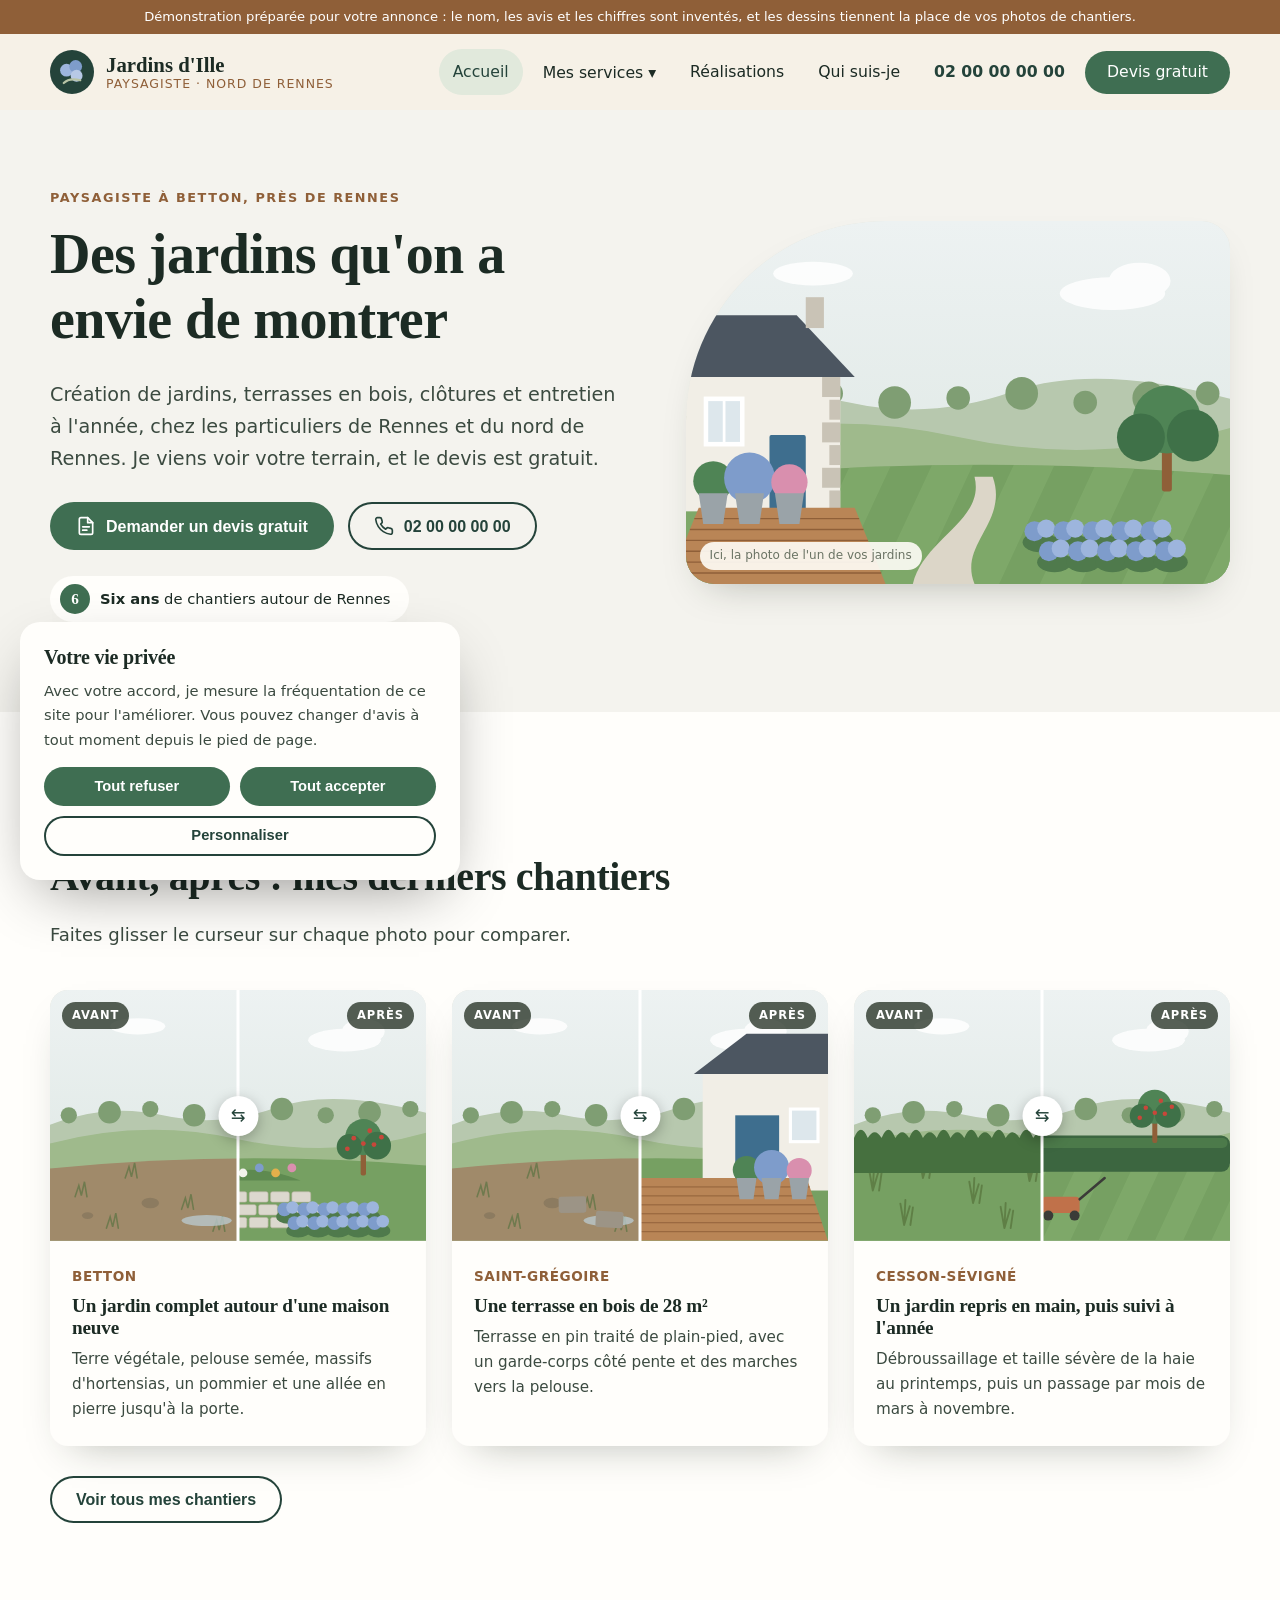
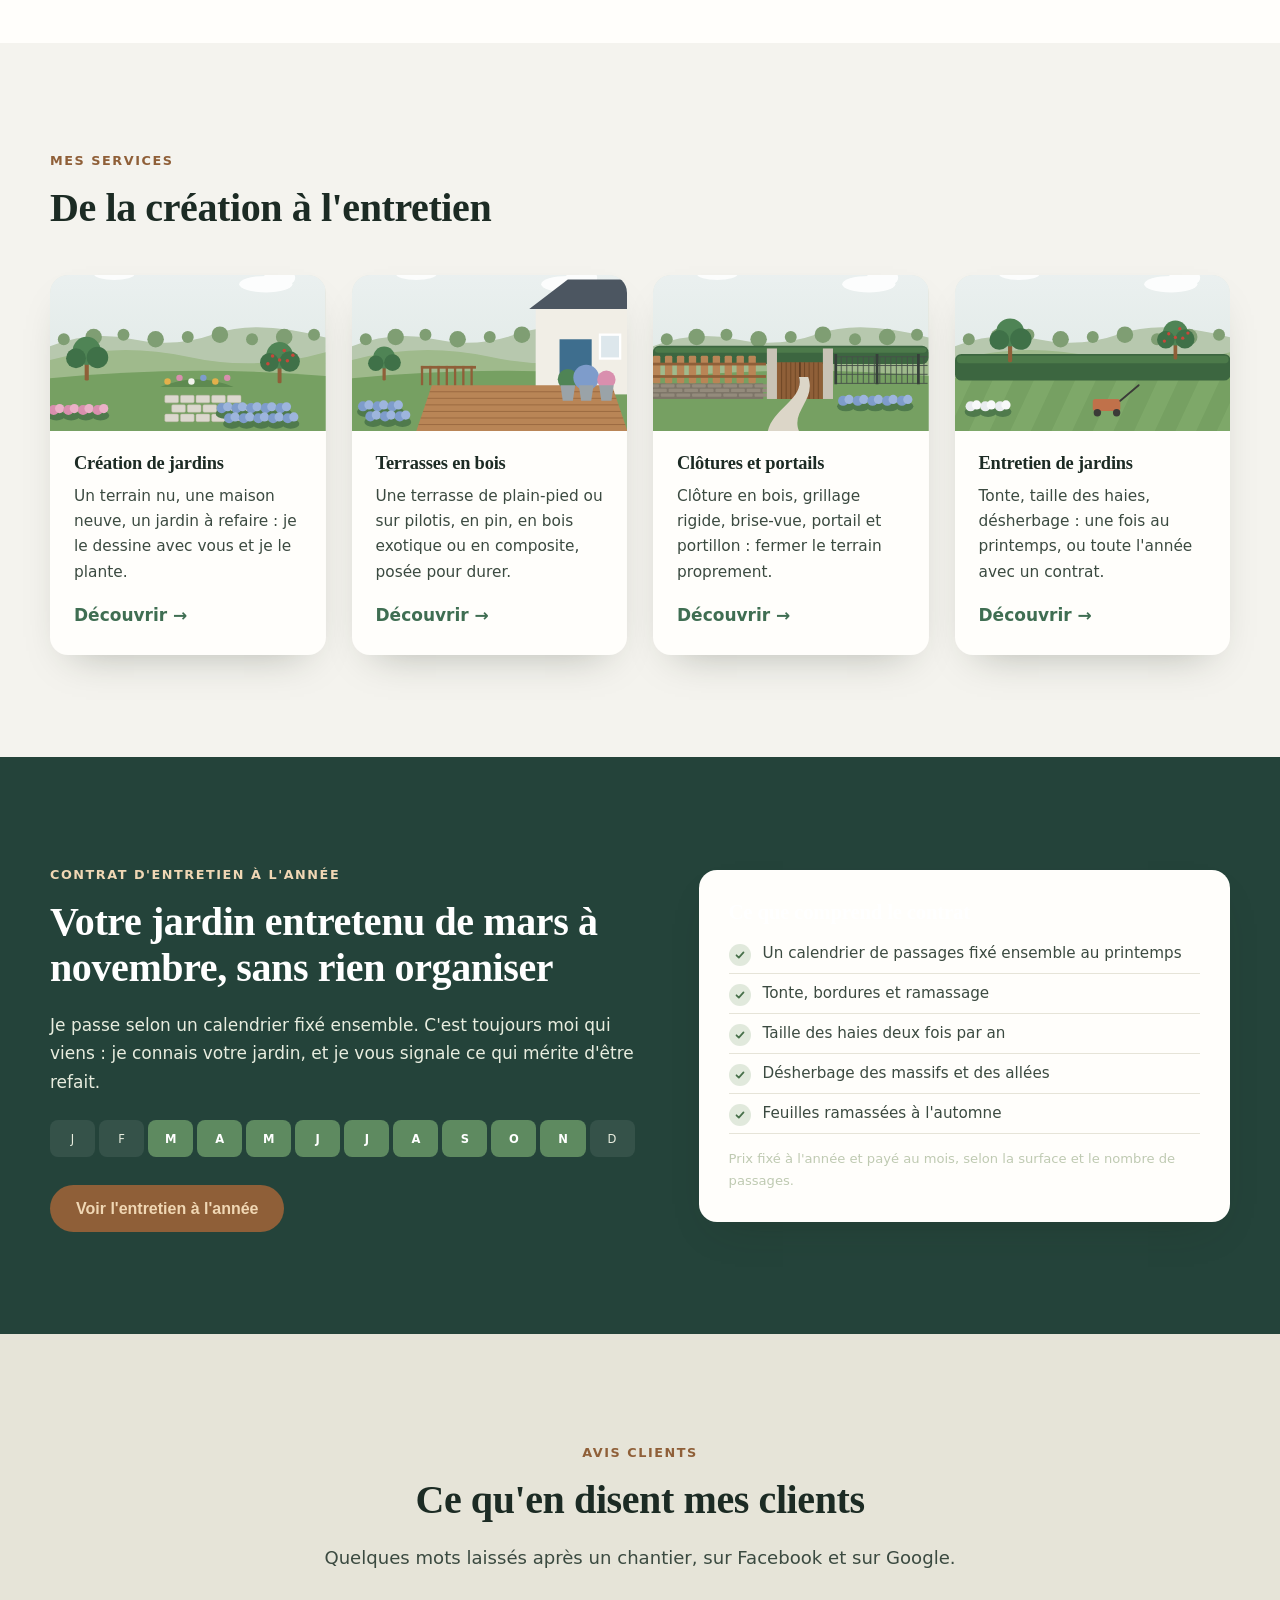
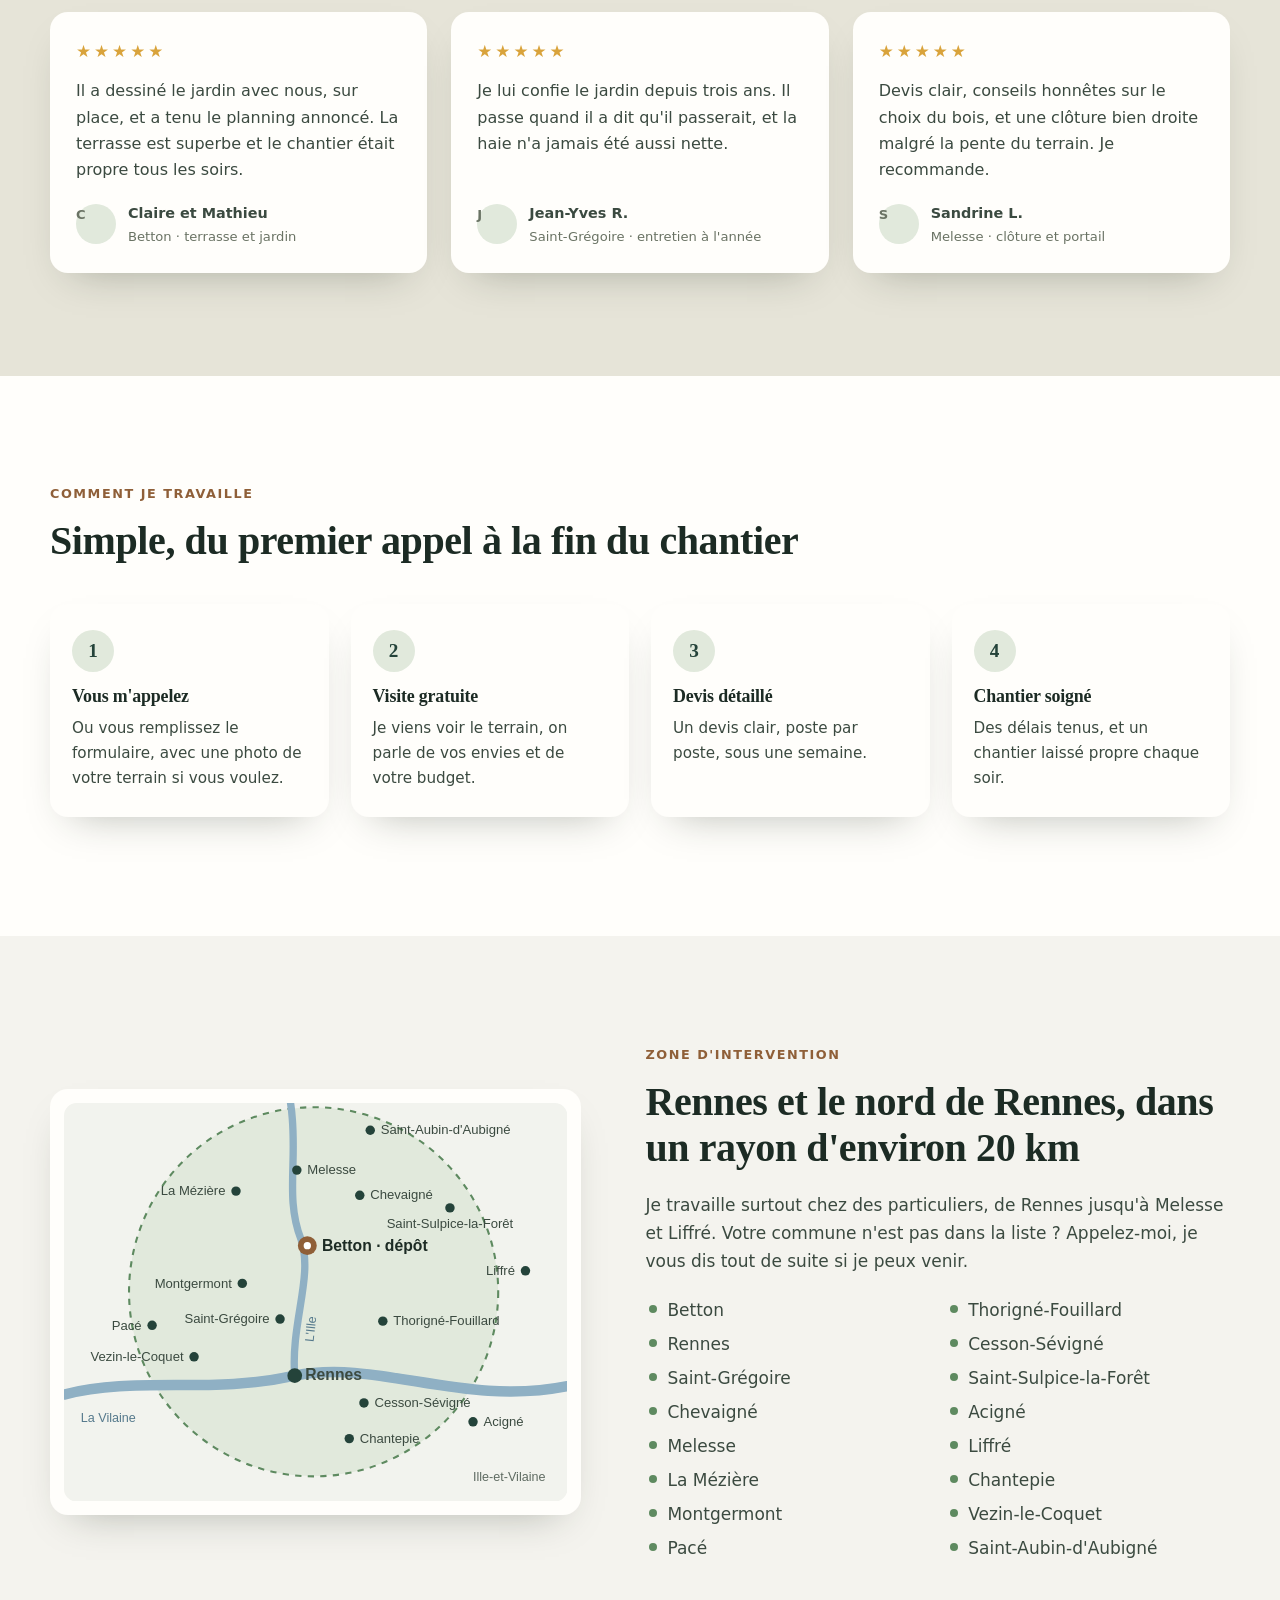
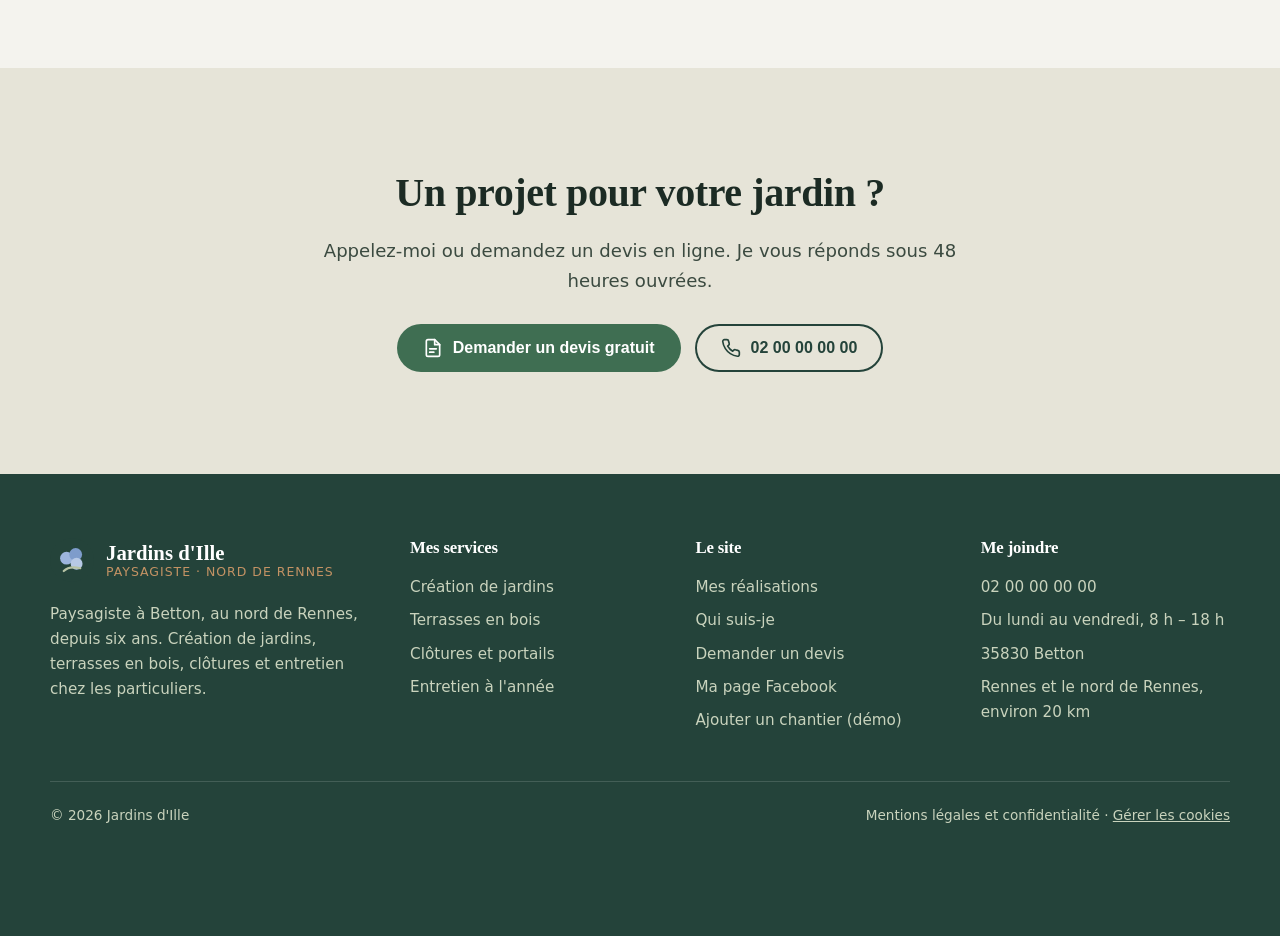
==== index.html @ 2268ceef "Démonstration : site d'un paysagiste près de Rennes" ====
<!doctype html>
<html lang="fr">
<head>
  <meta charset="utf-8">
  <meta name="viewport" content="width=device-width, initial-scale=1">
  <title>Paysagiste à Rennes et au nord de Rennes | Jardins d'Ille</title>
  <meta name="description" content="Paysagiste à Betton, près de Rennes : création de jardins, terrasses en bois, clôtures et entretien à l'année. Devis gratuit.">
  <!-- Démonstration : hors des moteurs de recherche. Le vrai site sera indexé. -->
  <meta name="robots" content="noindex, nofollow">
  <meta property="og:type" content="website">
  <meta property="og:locale" content="fr_FR">
  <meta property="og:title" content="Paysagiste à Rennes et au nord de Rennes | Jardins d'Ille">
  <meta property="og:description" content="Paysagiste à Betton, près de Rennes : création de jardins, terrasses en bois, clôtures et entretien à l'année. Devis gratuit.">
  <meta name="theme-color" content="#24433A">
  <link rel="icon" href="data:image/svg+xml,%3Csvg%20xmlns%3D%22http%3A%2F%2Fwww.w3.org%2F2000%2Fsvg%22%20viewBox%3D%220%200%2048%2048%22%20aria-hidden%3D%22true%22%3E%3Ccircle%20cx%3D%2224%22%20cy%3D%2224%22%20r%3D%2224%22%20fill%3D%22%2324433A%22%2F%3E%3Ccircle%20cx%3D%2218%22%20cy%3D%2222%22%20r%3D%227%22%20fill%3D%22%239DB5DD%22%2F%3E%3Ccircle%20cx%3D%2228%22%20cy%3D%2218%22%20r%3D%227%22%20fill%3D%22%237E9CCB%22%2F%3E%3Ccircle%20cx%3D%2229%22%20cy%3D%2228%22%20r%3D%226.5%22%20fill%3D%22%23B7C9E6%22%2F%3E%3Cpath%20d%3D%22M15%2036c4-4%2010-5%2018-3%22%20stroke%3D%22%23B7C3A5%22%20stroke-width%3D%222.4%22%20fill%3D%22none%22%20stroke-linecap%3D%22round%22%2F%3E%3C%2Fsvg%3E">
  <link rel="preload" href="assets/fonts/fraunces.woff2" as="font" type="font/woff2" crossorigin>
  <link rel="stylesheet" href="assets/style.css">
  <script type="application/ld+json">{"@context":"https://schema.org","@type":"LocalBusiness","name":"Jardins d'Ille","description":"Paysagiste à Betton, au nord de Rennes : création de jardins, terrasses en bois, clôtures et entretien.","telephone":"+33200000000","address":{"@type":"PostalAddress","addressLocality":"Betton","postalCode":"35830","addressRegion":"Ille-et-Vilaine","addressCountry":"FR"},"areaServed":[{"@type":"City","name":"Betton"},{"@type":"City","name":"Rennes"},{"@type":"City","name":"Saint-Grégoire"},{"@type":"City","name":"Chevaigné"},{"@type":"City","name":"Melesse"},{"@type":"City","name":"La Mézière"},{"@type":"City","name":"Montgermont"},{"@type":"City","name":"Pacé"},{"@type":"City","name":"Thorigné-Fouillard"},{"@type":"City","name":"Cesson-Sévigné"},{"@type":"City","name":"Saint-Sulpice-la-Forêt"},{"@type":"City","name":"Acigné"},{"@type":"City","name":"Liffré"},{"@type":"City","name":"Chantepie"},{"@type":"City","name":"Vezin-le-Coquet"},{"@type":"City","name":"Saint-Aubin-d'Aubigné"}],"openingHours":"Mo-Fr 08:00-18:00","priceRange":"Devis gratuit"}</script>
</head>
<body>
  <div class="bandeau-demo">Démonstration préparée pour votre annonce : le nom, les avis et les chiffres sont inventés, et les dessins tiennent la place de vos photos de chantiers.</div>
  <header class="entete">
    <div class="conteneur">
      <a class="marque" href="index.html" aria-label="Jardins d'Ille, accueil"><svg viewBox="0 0 48 48" aria-hidden="true"><circle cx="24" cy="24" r="24" fill="#24433A"/><circle cx="18" cy="22" r="7" fill="#9DB5DD"/><circle cx="28" cy="18" r="7" fill="#7E9CCB"/><circle cx="29" cy="28" r="6.5" fill="#B7C9E6"/><path d="M15 36c4-4 10-5 18-3" stroke="#B7C3A5" stroke-width="2.4" fill="none" stroke-linecap="round"/></svg><span class="marque-nom"><strong>Jardins d'Ille</strong><span>Paysagiste · Nord de Rennes</span></span></a>
      <button class="bouton-menu" aria-label="Ouvrir le menu" aria-expanded="false" aria-controls="navigation"><span></span><span></span><span></span></button>
      <nav class="nav" id="navigation" aria-label="Navigation principale">
        <ul>
          <li><a href="index.html" aria-current="page">Accueil</a></li>
          <li class="sous-menu"><button class="ouvrir-sous-menu" aria-expanded="false">Mes services ▾</button>
            <ul>
              <li><a href="creation-jardin.html">Création de jardins</a></li>
              <li><a href="terrasses-bois.html">Terrasses en bois</a></li>
              <li><a href="clotures-portails.html">Clôtures et portails</a></li>
              <li><a href="entretien-jardin.html">Entretien de jardins</a></li>
            </ul>
          </li>
          <li><a href="realisations.html">Réalisations</a></li>
          <li><a href="a-propos.html">Qui suis-je</a></li>
          <li><a class="tel-entete" href="tel:+33200000000">02 00 00 00 00</a></li>
          <li><a class="bouton" href="contact.html">Devis gratuit</a></li>
        </ul>
      </nav>
    </div>
  </header>
  <main>

    <section class="heros">
      <div class="conteneur">
        <div>
          <span class="surtitre">Paysagiste à Betton, près de Rennes</span>
          <h1>Des jardins qu'on a envie de montrer</h1>
          <p class="intro">Création de jardins, terrasses en bois, clôtures et entretien à l'année, chez les particuliers de Rennes et du nord de Rennes. Je viens voir votre terrain, et le devis est gratuit.</p>
          <div class="boutons"><a class="bouton" href="contact.html"><svg viewBox="0 0 24 24" fill="none" stroke="currentColor" stroke-width="2" stroke-linecap="round" stroke-linejoin="round" aria-hidden="true"><path d="M14 2H6a2 2 0 0 0-2 2v16a2 2 0 0 0 2 2h12a2 2 0 0 0 2-2V8z"/><path d="M14 2v6h6M8 13h8M8 17h5"/></svg>Demander un devis gratuit</a><a class="bouton bouton-ligne" href="tel:+33200000000"><svg viewBox="0 0 24 24" fill="none" stroke="currentColor" stroke-width="2" stroke-linecap="round" stroke-linejoin="round" aria-hidden="true"><path d="M22 16.9v3a2 2 0 0 1-2.2 2 19.8 19.8 0 0 1-8.6-3.1 19.5 19.5 0 0 1-6-6A19.8 19.8 0 0 1 2.1 4.2 2 2 0 0 1 4.1 2h3a2 2 0 0 1 2 1.7c.1.9.4 1.8.7 2.7a2 2 0 0 1-.5 2.1L8 9.8a16 16 0 0 0 6 6l1.3-1.3a2 2 0 0 1 2.1-.4c.9.3 1.8.6 2.7.7a2 2 0 0 1 1.7 2z"/></svg>02 00 00 00 00</a></div>
          <a class="note-google" href="#realisations"><span class="pastille-ronde" aria-hidden="true">6</span><span><strong>Six ans</strong> de chantiers autour de Rennes</span></a>
        </div>
        <div class="illustration"><svg viewBox="0 0 600 400" role="img" aria-label="Jardin breton : maison au toit d'ardoise, terrasse en bois et hortensias" preserveAspectRatio="xMidYMid slice">
  <defs><linearGradient id="ciel19" x1="0" y1="0" x2="0" y2="1"><stop offset="0" stop-color="#EDF2F2"/><stop offset="1" stop-color="#DCE6E2"/></linearGradient>
  <clipPath id="sol19"><path d="M0 285 Q300 255 600 280 V400 H0Z"/></clipPath></defs>
  <rect width="600" height="400" fill="url(#ciel19)"/>
  <g fill="#fff" opacity=".85"><ellipse cx="470" cy="80" rx="58" ry="18"/><ellipse cx="500" cy="66" rx="34" ry="20"/><ellipse cx="140" cy="58" rx="44" ry="13"/></g>
  <path d="M0 215 Q90 180 180 200 T360 188 T600 196 V400 H0Z" fill="#B7C8AE"/>
  <g fill="#7F9E73"><circle cx="30" cy="200" r="13"/><circle cx="95" cy="195" r="18"/><circle cx="160" cy="190" r="13"/><circle cx="230" cy="200" r="18"/><circle cx="300" cy="195" r="13"/><circle cx="370" cy="190" r="18"/><circle cx="440" cy="200" r="13"/><circle cx="510" cy="195" r="18"/><circle cx="575" cy="190" r="13"/></g>
  <path d="M0 245 Q150 205 300 238 T600 228 V400 H0Z" fill="#9FBA8C"/>
  <path d="M0 285 Q300 255 600 280 V400 H0Z" fill="#76A062"/><g clip-path="url(#sol19)" fill="#86B070" opacity=".55"><path d="M-60 400 L10 250 L55 250 L-15 400Z"/><path d="M30 400 L100 250 L145 250 L75 400Z"/><path d="M120 400 L190 250 L235 250 L165 400Z"/><path d="M210 400 L280 250 L325 250 L255 400Z"/><path d="M300 400 L370 250 L415 250 L345 400Z"/><path d="M390 400 L460 250 L505 250 L435 400Z"/><path d="M480 400 L550 250 L595 250 L525 400Z"/><path d="M570 400 L640 250 L685 250 L615 400Z"/></g><rect x="-10" y="168" width="180" height="152" fill="#F1EEE6"/><path d="M-26 172 L22 104 L122 104 L186 172Z" fill="#4C5661"/><rect x="4" y="84" width="20" height="34" fill="#C9C3B6"/><rect x="132" y="84" width="20" height="34" fill="#C9C3B6"/><rect x="150" y="172" width="20" height="22" fill="#C9C3B6"/><rect x="158" y="197" width="12" height="22" fill="#C9C3B6"/><rect x="150" y="222" width="20" height="22" fill="#C9C3B6"/><rect x="158" y="247" width="12" height="22" fill="#C9C3B6"/><rect x="150" y="272" width="20" height="22" fill="#C9C3B6"/><rect x="158" y="297" width="12" height="22" fill="#C9C3B6"/><rect x="22" y="196" width="40" height="50" fill="#DDE7EC" stroke="#fff" stroke-width="5"/><line x1="42" y1="196" x2="42" y2="246" stroke="#fff" stroke-width="3"/><rect x="92" y="236" width="40" height="84" rx="2" fill="#3E6E8E"/><rect x="524.5" y="247.4" width="11" height="50.6" rx="3" fill="#8F5F38"/><circle cx="530" cy="218.8" r="37.400000000000006" fill="#4F8455"/><circle cx="501.4" cy="238.6" r="26.400000000000002" fill="#3F7148"/><circle cx="558.6" cy="236.39999999999998" r="28.6" fill="#3F7148"/><path d="M250 400 C262 350 330 330 318 282 L338 282 C356 332 300 356 318 400Z" fill="#DCD6C8"/><path d="M-20 400 L220 400 L186 316 L14 316Z" fill="#B98556"/><path d="M9.142857142857146 328 L190.85714285714286 328" stroke="#8F5F38" stroke-width="1.5"/><path d="M4.285714285714285 340 L195.71428571428572 340" stroke="#8F5F38" stroke-width="1.5"/><path d="M-0.571428571428573 352 L200.57142857142858 352" stroke="#8F5F38" stroke-width="1.5"/><path d="M-5.428571428571427 364 L205.42857142857142 364" stroke="#8F5F38" stroke-width="1.5"/><path d="M-10.285714285714286 376 L210.28571428571428 376" stroke="#8F5F38" stroke-width="1.5"/><path d="M-15.142857142857142 388 L215.14285714285714 388" stroke="#8F5F38" stroke-width="1.5"/><circle cx="30" cy="286.8" r="22" fill="#4F8455"/><path d="M14 300 L46 300 L41 334 L19 334Z" fill="#9AA3A8"/><circle cx="70" cy="283.2" r="28" fill="#7E9CCB"/><path d="M54 300 L86 300 L81 334 L59 334Z" fill="#9AA3A8"/><circle cx="114" cy="288" r="20" fill="#D98FAE"/><path d="M98 300 L130 300 L125 334 L103 334Z" fill="#9AA3A8"/><ellipse cx="390" cy="354" rx="19" ry="11" fill="#4F7A4C"/><circle cx="384" cy="342" r="11" fill="#7E9CCB"/><circle cx="397" cy="339" r="10" fill="#9DB5DD"/><ellipse cx="422" cy="354" rx="19" ry="11" fill="#4F7A4C"/><circle cx="416" cy="342" r="11" fill="#7E9CCB"/><circle cx="429" cy="339" r="10" fill="#9DB5DD"/><ellipse cx="454" cy="354" rx="19" ry="11" fill="#4F7A4C"/><circle cx="448" cy="342" r="11" fill="#7E9CCB"/><circle cx="461" cy="339" r="10" fill="#9DB5DD"/><ellipse cx="486" cy="354" rx="19" ry="11" fill="#4F7A4C"/><circle cx="480" cy="342" r="11" fill="#7E9CCB"/><circle cx="493" cy="339" r="10" fill="#9DB5DD"/><ellipse cx="518" cy="354" rx="19" ry="11" fill="#4F7A4C"/><circle cx="512" cy="342" r="11" fill="#7E9CCB"/><circle cx="525" cy="339" r="10" fill="#9DB5DD"/><ellipse cx="406" cy="376" rx="19" ry="11" fill="#4F7A4C"/><circle cx="400" cy="364" r="11" fill="#7E9CCB"/><circle cx="413" cy="361" r="10" fill="#9DB5DD"/><ellipse cx="438" cy="376" rx="19" ry="11" fill="#4F7A4C"/><circle cx="432" cy="364" r="11" fill="#7E9CCB"/><circle cx="445" cy="361" r="10" fill="#9DB5DD"/><ellipse cx="470" cy="376" rx="19" ry="11" fill="#4F7A4C"/><circle cx="464" cy="364" r="11" fill="#7E9CCB"/><circle cx="477" cy="361" r="10" fill="#9DB5DD"/><ellipse cx="502" cy="376" rx="19" ry="11" fill="#4F7A4C"/><circle cx="496" cy="364" r="11" fill="#7E9CCB"/><circle cx="509" cy="361" r="10" fill="#9DB5DD"/><ellipse cx="534" cy="376" rx="19" ry="11" fill="#4F7A4C"/><circle cx="528" cy="364" r="11" fill="#7E9CCB"/><circle cx="541" cy="361" r="10" fill="#9DB5DD"/></svg><span class="legende-photo">Ici, la photo de l'un de vos jardins</span></div>
      </div>
    </section>
    <section class="fond-blanc" id="realisations">
      <div class="conteneur">
        <span class="surtitre">Réalisations</span>
        <h2>Avant, après : mes derniers chantiers</h2>
        <p class="intro">Faites glisser le curseur sur chaque photo pour comparer.</p>
        <div class="grille-realisations" data-ajouts data-max="3">
        <article class="realisation" data-type="creation-jardin">
          <div class="avant-apres">
            <div class="avant"><svg viewBox="0 0 600 400" role="img" aria-label="Terrain nu et boueux avant travaux" preserveAspectRatio="xMidYMid slice">
  <defs><linearGradient id="ciel20" x1="0" y1="0" x2="0" y2="1"><stop offset="0" stop-color="#EDF2F2"/><stop offset="1" stop-color="#DCE6E2"/></linearGradient>
  <clipPath id="sol20"><path d="M0 285 Q300 255 600 280 V400 H0Z"/></clipPath></defs>
  <rect width="600" height="400" fill="url(#ciel20)"/>
  <g fill="#fff" opacity=".85"><ellipse cx="470" cy="80" rx="58" ry="18"/><ellipse cx="500" cy="66" rx="34" ry="20"/><ellipse cx="140" cy="58" rx="44" ry="13"/></g>
  <path d="M0 215 Q90 180 180 200 T360 188 T600 196 V400 H0Z" fill="#B7C8AE"/>
  <g fill="#7F9E73"><circle cx="30" cy="200" r="13"/><circle cx="95" cy="195" r="18"/><circle cx="160" cy="190" r="13"/><circle cx="230" cy="200" r="18"/><circle cx="300" cy="195" r="13"/><circle cx="370" cy="190" r="18"/><circle cx="440" cy="200" r="13"/><circle cx="510" cy="195" r="18"/><circle cx="575" cy="190" r="13"/></g>
  <path d="M0 245 Q150 205 300 238 T600 228 V400 H0Z" fill="#9FBA8C"/>
  <path d="M0 285 Q300 255 600 280 V400 H0Z" fill="#A08A6A"/><path d="M40 330 l6 -18 l4 16 l5 -22 l4 24" stroke="#6F7A4E" stroke-width="2.5" fill="none" stroke-linecap="round"/><path d="M120 300 l6 -18 l4 16 l5 -22 l4 24" stroke="#6F7A4E" stroke-width="2.5" fill="none" stroke-linecap="round"/><path d="M210 350 l6 -18 l4 16 l5 -22 l4 24" stroke="#6F7A4E" stroke-width="2.5" fill="none" stroke-linecap="round"/><path d="M300 312 l6 -18 l4 16 l5 -22 l4 24" stroke="#6F7A4E" stroke-width="2.5" fill="none" stroke-linecap="round"/><path d="M380 360 l6 -18 l4 16 l5 -22 l4 24" stroke="#6F7A4E" stroke-width="2.5" fill="none" stroke-linecap="round"/><path d="M470 318 l6 -18 l4 16 l5 -22 l4 24" stroke="#6F7A4E" stroke-width="2.5" fill="none" stroke-linecap="round"/><path d="M540 350 l6 -18 l4 16 l5 -22 l4 24" stroke="#6F7A4E" stroke-width="2.5" fill="none" stroke-linecap="round"/><path d="M90 380 l6 -18 l4 16 l5 -22 l4 24" stroke="#6F7A4E" stroke-width="2.5" fill="none" stroke-linecap="round"/><path d="M260 385 l6 -18 l4 16 l5 -22 l4 24" stroke="#6F7A4E" stroke-width="2.5" fill="none" stroke-linecap="round"/><path d="M430 390 l6 -18 l4 16 l5 -22 l4 24" stroke="#6F7A4E" stroke-width="2.5" fill="none" stroke-linecap="round"/><ellipse cx="160" cy="340" rx="14" ry="8.4" fill="#8C7B60"/><ellipse cx="350" cy="330" rx="10" ry="6" fill="#8C7B60"/><ellipse cx="520" cy="372" rx="16" ry="9.6" fill="#8C7B60"/><ellipse cx="60" cy="360" rx="9" ry="5.3999999999999995" fill="#8C7B60"/><ellipse cx="250" cy="368" rx="40" ry="8.8" fill="#B9C8CC" opacity=".8"/><ellipse cx="430" cy="340" rx="30" ry="6.6" fill="#B9C8CC" opacity=".8"/></svg></div>
            <div class="apres"><svg viewBox="0 0 600 400" role="img" aria-label="Jardin créé : massifs, dallage, pommier et hortensias" preserveAspectRatio="xMidYMid slice">
  <defs><linearGradient id="ciel21" x1="0" y1="0" x2="0" y2="1"><stop offset="0" stop-color="#EDF2F2"/><stop offset="1" stop-color="#DCE6E2"/></linearGradient>
  <clipPath id="sol21"><path d="M0 285 Q300 255 600 280 V400 H0Z"/></clipPath></defs>
  <rect width="600" height="400" fill="url(#ciel21)"/>
  <g fill="#fff" opacity=".85"><ellipse cx="470" cy="80" rx="58" ry="18"/><ellipse cx="500" cy="66" rx="34" ry="20"/><ellipse cx="140" cy="58" rx="44" ry="13"/></g>
  <path d="M0 215 Q90 180 180 200 T360 188 T600 196 V400 H0Z" fill="#B7C8AE"/>
  <g fill="#7F9E73"><circle cx="30" cy="200" r="13"/><circle cx="95" cy="195" r="18"/><circle cx="160" cy="190" r="13"/><circle cx="230" cy="200" r="18"/><circle cx="300" cy="195" r="13"/><circle cx="370" cy="190" r="18"/><circle cx="440" cy="200" r="13"/><circle cx="510" cy="195" r="18"/><circle cx="575" cy="190" r="13"/></g>
  <path d="M0 245 Q150 205 300 238 T600 228 V400 H0Z" fill="#9FBA8C"/>
  <path d="M0 285 Q300 255 600 280 V400 H0Z" fill="#76A062"/><rect x="75.5" y="248.6" width="9" height="41.4" rx="3" fill="#8F5F38"/><circle cx="80" cy="225.2" r="30.6" fill="#4F8455"/><circle cx="56.599999999999994" cy="241.4" r="21.6" fill="#3F7148"/><circle cx="103.4" cy="239.6" r="23.400000000000002" fill="#3F7148"/><rect x="495.75" y="256.9" width="8.5" height="39.1" rx="3" fill="#8F5F38"/><circle cx="500" cy="234.8" r="28.9" fill="#4F8455"/><circle cx="477.9" cy="250.1" r="20.4" fill="#3F7148"/><circle cx="522.1" cy="248.4" r="22.099999999999998" fill="#3F7148"/><circle cx="484.7" cy="236.5" r="3.8249999999999997" fill="#C8473A"/><circle cx="510.2" cy="224.60000000000002" r="3.8249999999999997" fill="#C8473A"/><circle cx="517" cy="246.7" r="3.8249999999999997" fill="#C8473A"/><circle cx="474.5" cy="253.5" r="3.8249999999999997" fill="#C8473A"/><circle cx="500" cy="245" r="3.8249999999999997" fill="#C8473A"/><circle cx="528.9" cy="234.8" r="3.8249999999999997" fill="#C8473A"/><path d="M240 304 Q320 270 400 304 Z" fill="#5E8A50"/><circle cx="256" cy="292" r="7" fill="#E3B04B"/><circle cx="282" cy="284" r="7" fill="#D98FAE"/><circle cx="308" cy="292" r="7" fill="#F2F2EC"/><circle cx="334" cy="284" r="7" fill="#7E9CCB"/><circle cx="360" cy="292" r="7" fill="#E3B04B"/><circle cx="386" cy="284" r="7" fill="#D98FAE"/><rect x="250" y="322" width="30" height="16.5" rx="3" fill="#DCD8CE" stroke="#BDB6A6"/><rect x="284" y="322" width="30" height="16.5" rx="3" fill="#DCD8CE" stroke="#BDB6A6"/><rect x="318" y="322" width="30" height="16.5" rx="3" fill="#DCD8CE" stroke="#BDB6A6"/><rect x="352" y="322" width="30" height="16.5" rx="3" fill="#DCD8CE" stroke="#BDB6A6"/><rect x="386" y="322" width="30" height="16.5" rx="3" fill="#DCD8CE" stroke="#BDB6A6"/><rect x="265" y="342.5" width="30" height="16.5" rx="3" fill="#DCD8CE" stroke="#BDB6A6"/><rect x="299" y="342.5" width="30" height="16.5" rx="3" fill="#DCD8CE" stroke="#BDB6A6"/><rect x="333" y="342.5" width="30" height="16.5" rx="3" fill="#DCD8CE" stroke="#BDB6A6"/><rect x="367" y="342.5" width="30" height="16.5" rx="3" fill="#DCD8CE" stroke="#BDB6A6"/><rect x="401" y="342.5" width="30" height="16.5" rx="3" fill="#DCD8CE" stroke="#BDB6A6"/><rect x="250" y="363" width="30" height="16.5" rx="3" fill="#DCD8CE" stroke="#BDB6A6"/><rect x="284" y="363" width="30" height="16.5" rx="3" fill="#DCD8CE" stroke="#BDB6A6"/><rect x="318" y="363" width="30" height="16.5" rx="3" fill="#DCD8CE" stroke="#BDB6A6"/><rect x="352" y="363" width="30" height="16.5" rx="3" fill="#DCD8CE" stroke="#BDB6A6"/><rect x="386" y="363" width="30" height="16.5" rx="3" fill="#DCD8CE" stroke="#BDB6A6"/><ellipse cx="380" cy="362" rx="19" ry="11" fill="#4F7A4C"/><circle cx="374" cy="350" r="11" fill="#7E9CCB"/><circle cx="387" cy="347" r="10" fill="#9DB5DD"/><ellipse cx="412" cy="362" rx="19" ry="11" fill="#4F7A4C"/><circle cx="406" cy="350" r="11" fill="#7E9CCB"/><circle cx="419" cy="347" r="10" fill="#9DB5DD"/><ellipse cx="444" cy="362" rx="19" ry="11" fill="#4F7A4C"/><circle cx="438" cy="350" r="11" fill="#7E9CCB"/><circle cx="451" cy="347" r="10" fill="#9DB5DD"/><ellipse cx="476" cy="362" rx="19" ry="11" fill="#4F7A4C"/><circle cx="470" cy="350" r="11" fill="#7E9CCB"/><circle cx="483" cy="347" r="10" fill="#9DB5DD"/><ellipse cx="508" cy="362" rx="19" ry="11" fill="#4F7A4C"/><circle cx="502" cy="350" r="11" fill="#7E9CCB"/><circle cx="515" cy="347" r="10" fill="#9DB5DD"/><ellipse cx="396" cy="384" rx="19" ry="11" fill="#4F7A4C"/><circle cx="390" cy="372" r="11" fill="#7E9CCB"/><circle cx="403" cy="369" r="10" fill="#9DB5DD"/><ellipse cx="428" cy="384" rx="19" ry="11" fill="#4F7A4C"/><circle cx="422" cy="372" r="11" fill="#7E9CCB"/><circle cx="435" cy="369" r="10" fill="#9DB5DD"/><ellipse cx="460" cy="384" rx="19" ry="11" fill="#4F7A4C"/><circle cx="454" cy="372" r="11" fill="#7E9CCB"/><circle cx="467" cy="369" r="10" fill="#9DB5DD"/><ellipse cx="492" cy="384" rx="19" ry="11" fill="#4F7A4C"/><circle cx="486" cy="372" r="11" fill="#7E9CCB"/><circle cx="499" cy="369" r="10" fill="#9DB5DD"/><ellipse cx="524" cy="384" rx="19" ry="11" fill="#4F7A4C"/><circle cx="518" cy="372" r="11" fill="#7E9CCB"/><circle cx="531" cy="369" r="10" fill="#9DB5DD"/><ellipse cx="14" cy="366" rx="19" ry="11" fill="#4F7A4C"/><circle cx="8" cy="354" r="11" fill="#D98FAE"/><circle cx="21" cy="351" r="10" fill="#EBB0C7"/><ellipse cx="46" cy="366" rx="19" ry="11" fill="#4F7A4C"/><circle cx="40" cy="354" r="11" fill="#D98FAE"/><circle cx="53" cy="351" r="10" fill="#EBB0C7"/><ellipse cx="78" cy="366" rx="19" ry="11" fill="#4F7A4C"/><circle cx="72" cy="354" r="11" fill="#D98FAE"/><circle cx="85" cy="351" r="10" fill="#EBB0C7"/><ellipse cx="110" cy="366" rx="19" ry="11" fill="#4F7A4C"/><circle cx="104" cy="354" r="11" fill="#D98FAE"/><circle cx="117" cy="351" r="10" fill="#EBB0C7"/></svg></div>
            <span class="poignee"></span><span class="etiquette g">Avant</span><span class="etiquette d">Après</span>
            <input type="range" min="0" max="100" value="50" aria-label="Comparer avant et après : Un jardin complet autour d'une maison neuve">
          </div>
          <div class="corps"><span class="lieu">Betton</span><h3>Un jardin complet autour d'une maison neuve</h3><p>Terre végétale, pelouse semée, massifs d'hortensias, un pommier et une allée en pierre jusqu'à la porte.</p></div>
        </article>
        <article class="realisation" data-type="terrasses-bois">
          <div class="avant-apres">
            <div class="avant"><svg viewBox="0 0 600 400" role="img" aria-label="Arrière de maison boueux avant la terrasse" preserveAspectRatio="xMidYMid slice">
  <defs><linearGradient id="ciel22" x1="0" y1="0" x2="0" y2="1"><stop offset="0" stop-color="#EDF2F2"/><stop offset="1" stop-color="#DCE6E2"/></linearGradient>
  <clipPath id="sol22"><path d="M0 285 Q300 255 600 280 V400 H0Z"/></clipPath></defs>
  <rect width="600" height="400" fill="url(#ciel22)"/>
  <g fill="#fff" opacity=".85"><ellipse cx="470" cy="80" rx="58" ry="18"/><ellipse cx="500" cy="66" rx="34" ry="20"/><ellipse cx="140" cy="58" rx="44" ry="13"/></g>
  <path d="M0 215 Q90 180 180 200 T360 188 T600 196 V400 H0Z" fill="#B7C8AE"/>
  <g fill="#7F9E73"><circle cx="30" cy="200" r="13"/><circle cx="95" cy="195" r="18"/><circle cx="160" cy="190" r="13"/><circle cx="230" cy="200" r="18"/><circle cx="300" cy="195" r="13"/><circle cx="370" cy="190" r="18"/><circle cx="440" cy="200" r="13"/><circle cx="510" cy="195" r="18"/><circle cx="575" cy="190" r="13"/></g>
  <path d="M0 245 Q150 205 300 238 T600 228 V400 H0Z" fill="#9FBA8C"/>
  <path d="M0 285 Q300 255 600 280 V400 H0Z" fill="#A08A6A"/><path d="M40 330 l6 -18 l4 16 l5 -22 l4 24" stroke="#6F7A4E" stroke-width="2.5" fill="none" stroke-linecap="round"/><path d="M120 300 l6 -18 l4 16 l5 -22 l4 24" stroke="#6F7A4E" stroke-width="2.5" fill="none" stroke-linecap="round"/><path d="M210 350 l6 -18 l4 16 l5 -22 l4 24" stroke="#6F7A4E" stroke-width="2.5" fill="none" stroke-linecap="round"/><path d="M300 312 l6 -18 l4 16 l5 -22 l4 24" stroke="#6F7A4E" stroke-width="2.5" fill="none" stroke-linecap="round"/><path d="M380 360 l6 -18 l4 16 l5 -22 l4 24" stroke="#6F7A4E" stroke-width="2.5" fill="none" stroke-linecap="round"/><path d="M470 318 l6 -18 l4 16 l5 -22 l4 24" stroke="#6F7A4E" stroke-width="2.5" fill="none" stroke-linecap="round"/><path d="M540 350 l6 -18 l4 16 l5 -22 l4 24" stroke="#6F7A4E" stroke-width="2.5" fill="none" stroke-linecap="round"/><path d="M90 380 l6 -18 l4 16 l5 -22 l4 24" stroke="#6F7A4E" stroke-width="2.5" fill="none" stroke-linecap="round"/><path d="M260 385 l6 -18 l4 16 l5 -22 l4 24" stroke="#6F7A4E" stroke-width="2.5" fill="none" stroke-linecap="round"/><path d="M430 390 l6 -18 l4 16 l5 -22 l4 24" stroke="#6F7A4E" stroke-width="2.5" fill="none" stroke-linecap="round"/><ellipse cx="160" cy="340" rx="14" ry="8.4" fill="#8C7B60"/><ellipse cx="350" cy="330" rx="10" ry="6" fill="#8C7B60"/><ellipse cx="520" cy="372" rx="16" ry="9.6" fill="#8C7B60"/><ellipse cx="60" cy="360" rx="9" ry="5.3999999999999995" fill="#8C7B60"/><ellipse cx="250" cy="368" rx="40" ry="8.8" fill="#B9C8CC" opacity=".8"/><ellipse cx="430" cy="340" rx="30" ry="6.6" fill="#B9C8CC" opacity=".8"/><rect x="400" y="130" width="220" height="190" fill="#F1EEE6"/><path d="M386 134 L470 70 L620 70 L620 134Z" fill="#4C5661"/><rect x="452" y="200" width="70" height="120" fill="#3E6E8E"/><rect x="540" y="190" width="44" height="52" fill="#DDE7EC" stroke="#fff" stroke-width="5"/><g fill="#9C9486"><rect x="170" y="330" width="44" height="26" rx="4" transform="rotate(-1 170 330)"/><rect x="230" y="352" width="44" height="26" rx="4" transform="rotate(3 230 352)"/><rect x="300" y="326" width="44" height="26" rx="4" transform="rotate(3 300 326)"/></g></svg></div>
            <div class="apres"><svg viewBox="0 0 600 400" role="img" aria-label="Terrasse en bois de plain-pied, avec garde-corps" preserveAspectRatio="xMidYMid slice">
  <defs><linearGradient id="ciel23" x1="0" y1="0" x2="0" y2="1"><stop offset="0" stop-color="#EDF2F2"/><stop offset="1" stop-color="#DCE6E2"/></linearGradient>
  <clipPath id="sol23"><path d="M0 285 Q300 255 600 280 V400 H0Z"/></clipPath></defs>
  <rect width="600" height="400" fill="url(#ciel23)"/>
  <g fill="#fff" opacity=".85"><ellipse cx="470" cy="80" rx="58" ry="18"/><ellipse cx="500" cy="66" rx="34" ry="20"/><ellipse cx="140" cy="58" rx="44" ry="13"/></g>
  <path d="M0 215 Q90 180 180 200 T360 188 T600 196 V400 H0Z" fill="#B7C8AE"/>
  <g fill="#7F9E73"><circle cx="30" cy="200" r="13"/><circle cx="95" cy="195" r="18"/><circle cx="160" cy="190" r="13"/><circle cx="230" cy="200" r="18"/><circle cx="300" cy="195" r="13"/><circle cx="370" cy="190" r="18"/><circle cx="440" cy="200" r="13"/><circle cx="510" cy="195" r="18"/><circle cx="575" cy="190" r="13"/></g>
  <path d="M0 245 Q150 205 300 238 T600 228 V400 H0Z" fill="#9FBA8C"/>
  <path d="M0 285 Q300 255 600 280 V400 H0Z" fill="#76A062"/><rect x="400" y="130" width="220" height="190" fill="#F1EEE6"/><path d="M386 134 L470 70 L620 70 L620 134Z" fill="#4C5661"/><rect x="452" y="200" width="70" height="120" fill="#3E6E8E"/><rect x="540" y="190" width="44" height="52" fill="#DDE7EC" stroke="#fff" stroke-width="5"/><path d="M140 400 L600 400 L566 300 L174 300Z" fill="#B98556"/><path d="M169.14285714285714 314.2857142857143 L570.8571428571429 314.2857142857143" stroke="#8F5F38" stroke-width="1.5"/><path d="M164.28571428571428 328.57142857142856 L575.7142857142857 328.57142857142856" stroke="#8F5F38" stroke-width="1.5"/><path d="M159.42857142857142 342.85714285714283 L580.5714285714286 342.85714285714283" stroke="#8F5F38" stroke-width="1.5"/><path d="M154.57142857142858 357.1428571428571 L585.4285714285714 357.1428571428571" stroke="#8F5F38" stroke-width="1.5"/><path d="M149.71428571428572 371.42857142857144 L590.2857142857143 371.42857142857144" stroke="#8F5F38" stroke-width="1.5"/><path d="M144.85714285714286 385.7142857142857 L595.1428571428571 385.7142857142857" stroke="#8F5F38" stroke-width="1.5"/><rect x="150" y="258" width="120" height="6" fill="#8F5F38"/><rect x="150" y="258" width="5" height="42" fill="#8F5F38"/><rect x="168" y="258" width="5" height="42" fill="#8F5F38"/><rect x="186" y="258" width="5" height="42" fill="#8F5F38"/><rect x="204" y="258" width="5" height="42" fill="#8F5F38"/><rect x="222" y="258" width="5" height="42" fill="#8F5F38"/><rect x="240" y="258" width="5" height="42" fill="#8F5F38"/><rect x="258" y="258" width="5" height="42" fill="#8F5F38"/><circle cx="470" cy="286.8" r="22" fill="#4F8455"/><path d="M454 300 L486 300 L481 334 L459 334Z" fill="#9AA3A8"/><circle cx="510" cy="283.2" r="28" fill="#7E9CCB"/><path d="M494 300 L526 300 L521 334 L499 334Z" fill="#9AA3A8"/><circle cx="554" cy="288" r="20" fill="#D98FAE"/><path d="M538 300 L570 300 L565 334 L543 334Z" fill="#9AA3A8"/><ellipse cx="30" cy="358" rx="19" ry="11" fill="#4F7A4C"/><circle cx="24" cy="346" r="11" fill="#7E9CCB"/><circle cx="37" cy="343" r="10" fill="#9DB5DD"/><ellipse cx="62" cy="358" rx="19" ry="11" fill="#4F7A4C"/><circle cx="56" cy="346" r="11" fill="#7E9CCB"/><circle cx="69" cy="343" r="10" fill="#9DB5DD"/><ellipse cx="94" cy="358" rx="19" ry="11" fill="#4F7A4C"/><circle cx="88" cy="346" r="11" fill="#7E9CCB"/><circle cx="101" cy="343" r="10" fill="#9DB5DD"/><ellipse cx="46" cy="380" rx="19" ry="11" fill="#4F7A4C"/><circle cx="40" cy="368" r="11" fill="#7E9CCB"/><circle cx="53" cy="365" r="10" fill="#9DB5DD"/><ellipse cx="78" cy="380" rx="19" ry="11" fill="#4F7A4C"/><circle cx="72" cy="368" r="11" fill="#7E9CCB"/><circle cx="85" cy="365" r="10" fill="#9DB5DD"/><ellipse cx="110" cy="380" rx="19" ry="11" fill="#4F7A4C"/><circle cx="104" cy="368" r="11" fill="#7E9CCB"/><circle cx="117" cy="365" r="10" fill="#9DB5DD"/><rect x="66.5" y="257.8" width="7" height="32.199999999999996" rx="3" fill="#8F5F38"/><circle cx="70" cy="239.6" r="23.799999999999997" fill="#4F8455"/><circle cx="51.8" cy="252.2" r="16.799999999999997" fill="#3F7148"/><circle cx="88.2" cy="250.8" r="18.2" fill="#3F7148"/></svg></div>
            <span class="poignee"></span><span class="etiquette g">Avant</span><span class="etiquette d">Après</span>
            <input type="range" min="0" max="100" value="50" aria-label="Comparer avant et après : Une terrasse en bois de 28 m²">
          </div>
          <div class="corps"><span class="lieu">Saint-Grégoire</span><h3>Une terrasse en bois de 28 m²</h3><p>Terrasse en pin traité de plain-pied, avec un garde-corps côté pente et des marches vers la pelouse.</p></div>
        </article>
        <article class="realisation" data-type="entretien-jardin">
          <div class="avant-apres">
            <div class="avant"><svg viewBox="0 0 600 400" role="img" aria-label="Jardin envahi avant entretien" preserveAspectRatio="xMidYMid slice">
  <defs><linearGradient id="ciel24" x1="0" y1="0" x2="0" y2="1"><stop offset="0" stop-color="#EDF2F2"/><stop offset="1" stop-color="#DCE6E2"/></linearGradient>
  <clipPath id="sol24"><path d="M0 285 Q300 255 600 280 V400 H0Z"/></clipPath></defs>
  <rect width="600" height="400" fill="url(#ciel24)"/>
  <g fill="#fff" opacity=".85"><ellipse cx="470" cy="80" rx="58" ry="18"/><ellipse cx="500" cy="66" rx="34" ry="20"/><ellipse cx="140" cy="58" rx="44" ry="13"/></g>
  <path d="M0 215 Q90 180 180 200 T360 188 T600 196 V400 H0Z" fill="#B7C8AE"/>
  <g fill="#7F9E73"><circle cx="30" cy="200" r="13"/><circle cx="95" cy="195" r="18"/><circle cx="160" cy="190" r="13"/><circle cx="230" cy="200" r="18"/><circle cx="300" cy="195" r="13"/><circle cx="370" cy="190" r="18"/><circle cx="440" cy="200" r="13"/><circle cx="510" cy="195" r="18"/><circle cx="575" cy="190" r="13"/></g>
  <path d="M0 245 Q150 205 300 238 T600 228 V400 H0Z" fill="#9FBA8C"/>
  <path d="M0 285 Q300 255 600 280 V400 H0Z" fill="#76A062"/><path d="M30 320 l-6 -34 M30 320 l2 -40 M30 320 l9 -30 M40 320 l4 -28" stroke="#5F7F46" stroke-width="3" fill="none" stroke-linecap="round"/><path d="M110 300 l-6 -34 M110 300 l2 -40 M110 300 l9 -30 M120 300 l4 -28" stroke="#5F7F46" stroke-width="3" fill="none" stroke-linecap="round"/><path d="M190 340 l-6 -34 M190 340 l2 -40 M190 340 l9 -30 M200 340 l4 -28" stroke="#5F7F46" stroke-width="3" fill="none" stroke-linecap="round"/><path d="M280 305 l-6 -34 M280 305 l2 -40 M280 305 l9 -30 M290 305 l4 -28" stroke="#5F7F46" stroke-width="3" fill="none" stroke-linecap="round"/><path d="M360 345 l-6 -34 M360 345 l2 -40 M360 345 l9 -30 M370 345 l4 -28" stroke="#5F7F46" stroke-width="3" fill="none" stroke-linecap="round"/><path d="M450 310 l-6 -34 M450 310 l2 -40 M450 310 l9 -30 M460 310 l4 -28" stroke="#5F7F46" stroke-width="3" fill="none" stroke-linecap="round"/><path d="M530 340 l-6 -34 M530 340 l2 -40 M530 340 l9 -30 M540 340 l4 -28" stroke="#5F7F46" stroke-width="3" fill="none" stroke-linecap="round"/><path d="M80 375 l-6 -34 M80 375 l2 -40 M80 375 l9 -30 M90 375 l4 -28" stroke="#5F7F46" stroke-width="3" fill="none" stroke-linecap="round"/><path d="M240 380 l-6 -34 M240 380 l2 -40 M240 380 l9 -30 M250 380 l4 -28" stroke="#5F7F46" stroke-width="3" fill="none" stroke-linecap="round"/><path d="M410 385 l-6 -34 M410 385 l2 -40 M410 385 l9 -30 M420 385 l4 -28" stroke="#5F7F46" stroke-width="3" fill="none" stroke-linecap="round"/><path d="M560 380 l-6 -34 M560 380 l2 -40 M560 380 l9 -30 M570 380 l4 -28" stroke="#5F7F46" stroke-width="3" fill="none" stroke-linecap="round"/><path d="M0 292 V236 q11 -26 22 0 q11 -18 22 0 q11 -26 22 0 q11 -18 22 0 q11 -26 22 0 q11 -18 22 0 q11 -26 22 0 q11 -18 22 0 q11 -26 22 0 q11 -18 22 0 q11 -26 22 0 q11 -18 22 0 q11 -26 22 0 q11 -18 22 0 q11 -26 22 0 q11 -18 22 0 q11 -26 22 0 q11 -18 22 0 q11 -26 22 0 q11 -18 22 0 q11 -26 22 0 q11 -18 22 0 q11 -26 22 0 q11 -18 22 0 q11 -26 22 0 q11 -18 22 0 q11 -26 22 0 q11 -18 22 0 V292Z" fill="#46703F"/><path d="M456 320 L462 200 L478 200 L486 320Z" fill="#8F5F38"/><path d="M470 210 L530 150" stroke="#8F5F38" stroke-width="9" stroke-linecap="round"/><path d="M466 220 L412 170" stroke="#8F5F38" stroke-width="8" stroke-linecap="round"/><circle cx="470" cy="130" r="62" fill="#4F8455"/><circle cx="408" cy="160" r="40" fill="#3F7148"/><circle cx="536" cy="142" r="42" fill="#3F7148"/></svg></div>
            <div class="apres"><svg viewBox="0 0 600 400" role="img" aria-label="Pelouse tondue et haie taillée" preserveAspectRatio="xMidYMid slice">
  <defs><linearGradient id="ciel25" x1="0" y1="0" x2="0" y2="1"><stop offset="0" stop-color="#EDF2F2"/><stop offset="1" stop-color="#DCE6E2"/></linearGradient>
  <clipPath id="sol25"><path d="M0 285 Q300 255 600 280 V400 H0Z"/></clipPath></defs>
  <rect width="600" height="400" fill="url(#ciel25)"/>
  <g fill="#fff" opacity=".85"><ellipse cx="470" cy="80" rx="58" ry="18"/><ellipse cx="500" cy="66" rx="34" ry="20"/><ellipse cx="140" cy="58" rx="44" ry="13"/></g>
  <path d="M0 215 Q90 180 180 200 T360 188 T600 196 V400 H0Z" fill="#B7C8AE"/>
  <g fill="#7F9E73"><circle cx="30" cy="200" r="13"/><circle cx="95" cy="195" r="18"/><circle cx="160" cy="190" r="13"/><circle cx="230" cy="200" r="18"/><circle cx="300" cy="195" r="13"/><circle cx="370" cy="190" r="18"/><circle cx="440" cy="200" r="13"/><circle cx="510" cy="195" r="18"/><circle cx="575" cy="190" r="13"/></g>
  <path d="M0 245 Q150 205 300 238 T600 228 V400 H0Z" fill="#9FBA8C"/>
  <path d="M0 285 Q300 255 600 280 V400 H0Z" fill="#76A062"/><g clip-path="url(#sol25)" fill="#86B070" opacity=".55"><path d="M-60 400 L10 250 L55 250 L-15 400Z"/><path d="M30 400 L100 250 L145 250 L75 400Z"/><path d="M120 400 L190 250 L235 250 L165 400Z"/><path d="M210 400 L280 250 L325 250 L255 400Z"/><path d="M300 400 L370 250 L415 250 L345 400Z"/><path d="M390 400 L460 250 L505 250 L435 400Z"/><path d="M480 400 L550 250 L595 250 L525 400Z"/><path d="M570 400 L640 250 L685 250 L615 400Z"/></g><rect x="0" y="232" width="600" height="58" rx="14" fill="#3C6640"/><rect x="4" y="236" width="592" height="16.240000000000002" rx="8" fill="#4C7A4A"/><rect x="115.5" y="208.6" width="9" height="41.4" rx="3" fill="#8F5F38"/><circle cx="120" cy="185.2" r="30.6" fill="#4F8455"/><circle cx="96.6" cy="201.4" r="21.6" fill="#3F7148"/><circle cx="143.4" cy="199.6" r="23.400000000000002" fill="#3F7148"/><rect x="476" y="207.2" width="8" height="36.800000000000004" rx="3" fill="#8F5F38"/><circle cx="480" cy="186.4" r="27.200000000000003" fill="#4F8455"/><circle cx="459.2" cy="200.8" r="19.200000000000003" fill="#3F7148"/><circle cx="500.8" cy="199.2" r="20.8" fill="#3F7148"/><circle cx="465.6" cy="188" r="3.6" fill="#C8473A"/><circle cx="489.6" cy="176.8" r="3.6" fill="#C8473A"/><circle cx="496" cy="197.6" r="3.6" fill="#C8473A"/><circle cx="456" cy="204" r="3.6" fill="#C8473A"/><circle cx="480" cy="196" r="3.6" fill="#C8473A"/><circle cx="507.2" cy="186.4" r="3.6" fill="#C8473A"/><g><rect x="300" y="330" width="60" height="26" rx="6" fill="#C0714A"/><circle cx="310" cy="360" r="8" fill="#3B3B38"/><circle cx="352" cy="360" r="8" fill="#3B3B38"/><path d="M360 334 L400 300" stroke="#3B3B38" stroke-width="4" stroke-linecap="round"/></g><ellipse cx="40" cy="358" rx="19" ry="11" fill="#4F7A4C"/><circle cx="34" cy="346" r="11" fill="#E9ECEF"/><circle cx="47" cy="343" r="10" fill="#F8F9FA"/><ellipse cx="72" cy="358" rx="19" ry="11" fill="#4F7A4C"/><circle cx="66" cy="346" r="11" fill="#E9ECEF"/><circle cx="79" cy="343" r="10" fill="#F8F9FA"/><ellipse cx="104" cy="358" rx="19" ry="11" fill="#4F7A4C"/><circle cx="98" cy="346" r="11" fill="#E9ECEF"/><circle cx="111" cy="343" r="10" fill="#F8F9FA"/></svg></div>
            <span class="poignee"></span><span class="etiquette g">Avant</span><span class="etiquette d">Après</span>
            <input type="range" min="0" max="100" value="50" aria-label="Comparer avant et après : Un jardin repris en main, puis suivi à l'année">
          </div>
          <div class="corps"><span class="lieu">Cesson-Sévigné</span><h3>Un jardin repris en main, puis suivi à l'année</h3><p>Débroussaillage et taille sévère de la haie au printemps, puis un passage par mois de mars à novembre.</p></div>
        </article>
        </div>
        <p style="margin-top:30px"><a class="bouton bouton-ligne" href="realisations.html">Voir tous mes chantiers</a></p>
      </div>
    </section>
    <section id="services">
      <div class="conteneur">
        <span class="surtitre">Mes services</span>
        <h2>De la création à l'entretien</h2>
        <div class="grille-services quatre">
          <a class="carte-service" href="creation-jardin.html"><div class="illustration" style="border-radius:0;box-shadow:none"><svg viewBox="0 60 600 340" role="img" aria-label="Jardin créé : massifs, dallage, pommier et hortensias" preserveAspectRatio="xMidYMid slice">
  <defs><linearGradient id="ciel26" x1="0" y1="0" x2="0" y2="1"><stop offset="0" stop-color="#EDF2F2"/><stop offset="1" stop-color="#DCE6E2"/></linearGradient>
  <clipPath id="sol26"><path d="M0 285 Q300 255 600 280 V400 H0Z"/></clipPath></defs>
  <rect width="600" height="400" fill="url(#ciel26)"/>
  <g fill="#fff" opacity=".85"><ellipse cx="470" cy="80" rx="58" ry="18"/><ellipse cx="500" cy="66" rx="34" ry="20"/><ellipse cx="140" cy="58" rx="44" ry="13"/></g>
  <path d="M0 215 Q90 180 180 200 T360 188 T600 196 V400 H0Z" fill="#B7C8AE"/>
  <g fill="#7F9E73"><circle cx="30" cy="200" r="13"/><circle cx="95" cy="195" r="18"/><circle cx="160" cy="190" r="13"/><circle cx="230" cy="200" r="18"/><circle cx="300" cy="195" r="13"/><circle cx="370" cy="190" r="18"/><circle cx="440" cy="200" r="13"/><circle cx="510" cy="195" r="18"/><circle cx="575" cy="190" r="13"/></g>
  <path d="M0 245 Q150 205 300 238 T600 228 V400 H0Z" fill="#9FBA8C"/>
  <path d="M0 285 Q300 255 600 280 V400 H0Z" fill="#76A062"/><rect x="75.5" y="248.6" width="9" height="41.4" rx="3" fill="#8F5F38"/><circle cx="80" cy="225.2" r="30.6" fill="#4F8455"/><circle cx="56.599999999999994" cy="241.4" r="21.6" fill="#3F7148"/><circle cx="103.4" cy="239.6" r="23.400000000000002" fill="#3F7148"/><rect x="495.75" y="256.9" width="8.5" height="39.1" rx="3" fill="#8F5F38"/><circle cx="500" cy="234.8" r="28.9" fill="#4F8455"/><circle cx="477.9" cy="250.1" r="20.4" fill="#3F7148"/><circle cx="522.1" cy="248.4" r="22.099999999999998" fill="#3F7148"/><circle cx="484.7" cy="236.5" r="3.8249999999999997" fill="#C8473A"/><circle cx="510.2" cy="224.60000000000002" r="3.8249999999999997" fill="#C8473A"/><circle cx="517" cy="246.7" r="3.8249999999999997" fill="#C8473A"/><circle cx="474.5" cy="253.5" r="3.8249999999999997" fill="#C8473A"/><circle cx="500" cy="245" r="3.8249999999999997" fill="#C8473A"/><circle cx="528.9" cy="234.8" r="3.8249999999999997" fill="#C8473A"/><path d="M240 304 Q320 270 400 304 Z" fill="#5E8A50"/><circle cx="256" cy="292" r="7" fill="#E3B04B"/><circle cx="282" cy="284" r="7" fill="#D98FAE"/><circle cx="308" cy="292" r="7" fill="#F2F2EC"/><circle cx="334" cy="284" r="7" fill="#7E9CCB"/><circle cx="360" cy="292" r="7" fill="#E3B04B"/><circle cx="386" cy="284" r="7" fill="#D98FAE"/><rect x="250" y="322" width="30" height="16.5" rx="3" fill="#DCD8CE" stroke="#BDB6A6"/><rect x="284" y="322" width="30" height="16.5" rx="3" fill="#DCD8CE" stroke="#BDB6A6"/><rect x="318" y="322" width="30" height="16.5" rx="3" fill="#DCD8CE" stroke="#BDB6A6"/><rect x="352" y="322" width="30" height="16.5" rx="3" fill="#DCD8CE" stroke="#BDB6A6"/><rect x="386" y="322" width="30" height="16.5" rx="3" fill="#DCD8CE" stroke="#BDB6A6"/><rect x="265" y="342.5" width="30" height="16.5" rx="3" fill="#DCD8CE" stroke="#BDB6A6"/><rect x="299" y="342.5" width="30" height="16.5" rx="3" fill="#DCD8CE" stroke="#BDB6A6"/><rect x="333" y="342.5" width="30" height="16.5" rx="3" fill="#DCD8CE" stroke="#BDB6A6"/><rect x="367" y="342.5" width="30" height="16.5" rx="3" fill="#DCD8CE" stroke="#BDB6A6"/><rect x="401" y="342.5" width="30" height="16.5" rx="3" fill="#DCD8CE" stroke="#BDB6A6"/><rect x="250" y="363" width="30" height="16.5" rx="3" fill="#DCD8CE" stroke="#BDB6A6"/><rect x="284" y="363" width="30" height="16.5" rx="3" fill="#DCD8CE" stroke="#BDB6A6"/><rect x="318" y="363" width="30" height="16.5" rx="3" fill="#DCD8CE" stroke="#BDB6A6"/><rect x="352" y="363" width="30" height="16.5" rx="3" fill="#DCD8CE" stroke="#BDB6A6"/><rect x="386" y="363" width="30" height="16.5" rx="3" fill="#DCD8CE" stroke="#BDB6A6"/><ellipse cx="380" cy="362" rx="19" ry="11" fill="#4F7A4C"/><circle cx="374" cy="350" r="11" fill="#7E9CCB"/><circle cx="387" cy="347" r="10" fill="#9DB5DD"/><ellipse cx="412" cy="362" rx="19" ry="11" fill="#4F7A4C"/><circle cx="406" cy="350" r="11" fill="#7E9CCB"/><circle cx="419" cy="347" r="10" fill="#9DB5DD"/><ellipse cx="444" cy="362" rx="19" ry="11" fill="#4F7A4C"/><circle cx="438" cy="350" r="11" fill="#7E9CCB"/><circle cx="451" cy="347" r="10" fill="#9DB5DD"/><ellipse cx="476" cy="362" rx="19" ry="11" fill="#4F7A4C"/><circle cx="470" cy="350" r="11" fill="#7E9CCB"/><circle cx="483" cy="347" r="10" fill="#9DB5DD"/><ellipse cx="508" cy="362" rx="19" ry="11" fill="#4F7A4C"/><circle cx="502" cy="350" r="11" fill="#7E9CCB"/><circle cx="515" cy="347" r="10" fill="#9DB5DD"/><ellipse cx="396" cy="384" rx="19" ry="11" fill="#4F7A4C"/><circle cx="390" cy="372" r="11" fill="#7E9CCB"/><circle cx="403" cy="369" r="10" fill="#9DB5DD"/><ellipse cx="428" cy="384" rx="19" ry="11" fill="#4F7A4C"/><circle cx="422" cy="372" r="11" fill="#7E9CCB"/><circle cx="435" cy="369" r="10" fill="#9DB5DD"/><ellipse cx="460" cy="384" rx="19" ry="11" fill="#4F7A4C"/><circle cx="454" cy="372" r="11" fill="#7E9CCB"/><circle cx="467" cy="369" r="10" fill="#9DB5DD"/><ellipse cx="492" cy="384" rx="19" ry="11" fill="#4F7A4C"/><circle cx="486" cy="372" r="11" fill="#7E9CCB"/><circle cx="499" cy="369" r="10" fill="#9DB5DD"/><ellipse cx="524" cy="384" rx="19" ry="11" fill="#4F7A4C"/><circle cx="518" cy="372" r="11" fill="#7E9CCB"/><circle cx="531" cy="369" r="10" fill="#9DB5DD"/><ellipse cx="14" cy="366" rx="19" ry="11" fill="#4F7A4C"/><circle cx="8" cy="354" r="11" fill="#D98FAE"/><circle cx="21" cy="351" r="10" fill="#EBB0C7"/><ellipse cx="46" cy="366" rx="19" ry="11" fill="#4F7A4C"/><circle cx="40" cy="354" r="11" fill="#D98FAE"/><circle cx="53" cy="351" r="10" fill="#EBB0C7"/><ellipse cx="78" cy="366" rx="19" ry="11" fill="#4F7A4C"/><circle cx="72" cy="354" r="11" fill="#D98FAE"/><circle cx="85" cy="351" r="10" fill="#EBB0C7"/><ellipse cx="110" cy="366" rx="19" ry="11" fill="#4F7A4C"/><circle cx="104" cy="354" r="11" fill="#D98FAE"/><circle cx="117" cy="351" r="10" fill="#EBB0C7"/></svg></div><div class="corps"><h3>Création de jardins</h3><p>Un terrain nu, une maison neuve, un jardin à refaire : je le dessine avec vous et je le plante.</p><span class="suite">Découvrir →</span></div></a>
          <a class="carte-service" href="terrasses-bois.html"><div class="illustration" style="border-radius:0;box-shadow:none"><svg viewBox="0 60 600 340" role="img" aria-label="Terrasse en bois de plain-pied, avec garde-corps" preserveAspectRatio="xMidYMid slice">
  <defs><linearGradient id="ciel27" x1="0" y1="0" x2="0" y2="1"><stop offset="0" stop-color="#EDF2F2"/><stop offset="1" stop-color="#DCE6E2"/></linearGradient>
  <clipPath id="sol27"><path d="M0 285 Q300 255 600 280 V400 H0Z"/></clipPath></defs>
  <rect width="600" height="400" fill="url(#ciel27)"/>
  <g fill="#fff" opacity=".85"><ellipse cx="470" cy="80" rx="58" ry="18"/><ellipse cx="500" cy="66" rx="34" ry="20"/><ellipse cx="140" cy="58" rx="44" ry="13"/></g>
  <path d="M0 215 Q90 180 180 200 T360 188 T600 196 V400 H0Z" fill="#B7C8AE"/>
  <g fill="#7F9E73"><circle cx="30" cy="200" r="13"/><circle cx="95" cy="195" r="18"/><circle cx="160" cy="190" r="13"/><circle cx="230" cy="200" r="18"/><circle cx="300" cy="195" r="13"/><circle cx="370" cy="190" r="18"/><circle cx="440" cy="200" r="13"/><circle cx="510" cy="195" r="18"/><circle cx="575" cy="190" r="13"/></g>
  <path d="M0 245 Q150 205 300 238 T600 228 V400 H0Z" fill="#9FBA8C"/>
  <path d="M0 285 Q300 255 600 280 V400 H0Z" fill="#76A062"/><rect x="400" y="130" width="220" height="190" fill="#F1EEE6"/><path d="M386 134 L470 70 L620 70 L620 134Z" fill="#4C5661"/><rect x="452" y="200" width="70" height="120" fill="#3E6E8E"/><rect x="540" y="190" width="44" height="52" fill="#DDE7EC" stroke="#fff" stroke-width="5"/><path d="M140 400 L600 400 L566 300 L174 300Z" fill="#B98556"/><path d="M169.14285714285714 314.2857142857143 L570.8571428571429 314.2857142857143" stroke="#8F5F38" stroke-width="1.5"/><path d="M164.28571428571428 328.57142857142856 L575.7142857142857 328.57142857142856" stroke="#8F5F38" stroke-width="1.5"/><path d="M159.42857142857142 342.85714285714283 L580.5714285714286 342.85714285714283" stroke="#8F5F38" stroke-width="1.5"/><path d="M154.57142857142858 357.1428571428571 L585.4285714285714 357.1428571428571" stroke="#8F5F38" stroke-width="1.5"/><path d="M149.71428571428572 371.42857142857144 L590.2857142857143 371.42857142857144" stroke="#8F5F38" stroke-width="1.5"/><path d="M144.85714285714286 385.7142857142857 L595.1428571428571 385.7142857142857" stroke="#8F5F38" stroke-width="1.5"/><rect x="150" y="258" width="120" height="6" fill="#8F5F38"/><rect x="150" y="258" width="5" height="42" fill="#8F5F38"/><rect x="168" y="258" width="5" height="42" fill="#8F5F38"/><rect x="186" y="258" width="5" height="42" fill="#8F5F38"/><rect x="204" y="258" width="5" height="42" fill="#8F5F38"/><rect x="222" y="258" width="5" height="42" fill="#8F5F38"/><rect x="240" y="258" width="5" height="42" fill="#8F5F38"/><rect x="258" y="258" width="5" height="42" fill="#8F5F38"/><circle cx="470" cy="286.8" r="22" fill="#4F8455"/><path d="M454 300 L486 300 L481 334 L459 334Z" fill="#9AA3A8"/><circle cx="510" cy="283.2" r="28" fill="#7E9CCB"/><path d="M494 300 L526 300 L521 334 L499 334Z" fill="#9AA3A8"/><circle cx="554" cy="288" r="20" fill="#D98FAE"/><path d="M538 300 L570 300 L565 334 L543 334Z" fill="#9AA3A8"/><ellipse cx="30" cy="358" rx="19" ry="11" fill="#4F7A4C"/><circle cx="24" cy="346" r="11" fill="#7E9CCB"/><circle cx="37" cy="343" r="10" fill="#9DB5DD"/><ellipse cx="62" cy="358" rx="19" ry="11" fill="#4F7A4C"/><circle cx="56" cy="346" r="11" fill="#7E9CCB"/><circle cx="69" cy="343" r="10" fill="#9DB5DD"/><ellipse cx="94" cy="358" rx="19" ry="11" fill="#4F7A4C"/><circle cx="88" cy="346" r="11" fill="#7E9CCB"/><circle cx="101" cy="343" r="10" fill="#9DB5DD"/><ellipse cx="46" cy="380" rx="19" ry="11" fill="#4F7A4C"/><circle cx="40" cy="368" r="11" fill="#7E9CCB"/><circle cx="53" cy="365" r="10" fill="#9DB5DD"/><ellipse cx="78" cy="380" rx="19" ry="11" fill="#4F7A4C"/><circle cx="72" cy="368" r="11" fill="#7E9CCB"/><circle cx="85" cy="365" r="10" fill="#9DB5DD"/><ellipse cx="110" cy="380" rx="19" ry="11" fill="#4F7A4C"/><circle cx="104" cy="368" r="11" fill="#7E9CCB"/><circle cx="117" cy="365" r="10" fill="#9DB5DD"/><rect x="66.5" y="257.8" width="7" height="32.199999999999996" rx="3" fill="#8F5F38"/><circle cx="70" cy="239.6" r="23.799999999999997" fill="#4F8455"/><circle cx="51.8" cy="252.2" r="16.799999999999997" fill="#3F7148"/><circle cx="88.2" cy="250.8" r="18.2" fill="#3F7148"/></svg></div><div class="corps"><h3>Terrasses en bois</h3><p>Une terrasse de plain-pied ou sur pilotis, en pin, en bois exotique ou en composite, posée pour durer.</p><span class="suite">Découvrir →</span></div></a>
          <a class="carte-service" href="clotures-portails.html"><div class="illustration" style="border-radius:0;box-shadow:none"><svg viewBox="0 60 600 340" role="img" aria-label="Clôture en bois sur muret, portail et grillage rigide" preserveAspectRatio="xMidYMid slice">
  <defs><linearGradient id="ciel28" x1="0" y1="0" x2="0" y2="1"><stop offset="0" stop-color="#EDF2F2"/><stop offset="1" stop-color="#DCE6E2"/></linearGradient>
  <clipPath id="sol28"><path d="M0 285 Q300 255 600 280 V400 H0Z"/></clipPath></defs>
  <rect width="600" height="400" fill="url(#ciel28)"/>
  <g fill="#fff" opacity=".85"><ellipse cx="470" cy="80" rx="58" ry="18"/><ellipse cx="500" cy="66" rx="34" ry="20"/><ellipse cx="140" cy="58" rx="44" ry="13"/></g>
  <path d="M0 215 Q90 180 180 200 T360 188 T600 196 V400 H0Z" fill="#B7C8AE"/>
  <g fill="#7F9E73"><circle cx="30" cy="200" r="13"/><circle cx="95" cy="195" r="18"/><circle cx="160" cy="190" r="13"/><circle cx="230" cy="200" r="18"/><circle cx="300" cy="195" r="13"/><circle cx="370" cy="190" r="18"/><circle cx="440" cy="200" r="13"/><circle cx="510" cy="195" r="18"/><circle cx="575" cy="190" r="13"/></g>
  <path d="M0 245 Q150 205 300 238 T600 228 V400 H0Z" fill="#9FBA8C"/>
  <path d="M0 285 Q300 255 600 280 V400 H0Z" fill="#76A062"/><rect x="0" y="214" width="600" height="40" rx="14" fill="#3C6640"/><rect x="4" y="218" width="592" height="11.200000000000001" rx="8" fill="#4C7A4A"/><rect x="0" y="296" width="240" height="34" fill="#7D7568"/><rect x="-17" y="298" width="30" height="7" rx="2" fill="#948B7C"/><rect x="17" y="298" width="30" height="7" rx="2" fill="#948B7C"/><rect x="51" y="298" width="30" height="7" rx="2" fill="#948B7C"/><rect x="85" y="298" width="30" height="7" rx="2" fill="#948B7C"/><rect x="119" y="298" width="30" height="7" rx="2" fill="#948B7C"/><rect x="153" y="298" width="30" height="7" rx="2" fill="#948B7C"/><rect x="187" y="298" width="30" height="7" rx="2" fill="#948B7C"/><rect x="221" y="298" width="30" height="7" rx="2" fill="#948B7C"/><rect x="0" y="308" width="30" height="7" rx="2" fill="#948B7C"/><rect x="34" y="308" width="30" height="7" rx="2" fill="#948B7C"/><rect x="68" y="308" width="30" height="7" rx="2" fill="#948B7C"/><rect x="102" y="308" width="30" height="7" rx="2" fill="#948B7C"/><rect x="136" y="308" width="30" height="7" rx="2" fill="#948B7C"/><rect x="170" y="308" width="30" height="7" rx="2" fill="#948B7C"/><rect x="204" y="308" width="30" height="7" rx="2" fill="#948B7C"/><rect x="238" y="308" width="30" height="7" rx="2" fill="#948B7C"/><rect x="-17" y="318" width="30" height="7" rx="2" fill="#948B7C"/><rect x="17" y="318" width="30" height="7" rx="2" fill="#948B7C"/><rect x="51" y="318" width="30" height="7" rx="2" fill="#948B7C"/><rect x="85" y="318" width="30" height="7" rx="2" fill="#948B7C"/><rect x="119" y="318" width="30" height="7" rx="2" fill="#948B7C"/><rect x="153" y="318" width="30" height="7" rx="2" fill="#948B7C"/><rect x="187" y="318" width="30" height="7" rx="2" fill="#948B7C"/><rect x="221" y="318" width="30" height="7" rx="2" fill="#948B7C"/><g fill="#B98556"><rect x="0" y="236" width="16" height="60" rx="3"/><rect x="26" y="236" width="16" height="60" rx="3"/><rect x="52" y="236" width="16" height="60" rx="3"/><rect x="78" y="236" width="16" height="60" rx="3"/><rect x="104" y="236" width="16" height="60" rx="3"/><rect x="130" y="236" width="16" height="60" rx="3"/><rect x="156" y="236" width="16" height="60" rx="3"/><rect x="182" y="236" width="16" height="60" rx="3"/><rect x="208" y="236" width="16" height="60" rx="3"/></g><rect x="-4" y="251" width="250" height="6" fill="#8F5F38"/><rect x="-4" y="278" width="250" height="6" fill="#8F5F38"/><rect x="248" y="220" width="22" height="110" fill="#C9C3B6"/><rect x="370" y="220" width="22" height="110" fill="#C9C3B6"/><path d="M270 330 V250 H370 V330Z" fill="#8F5F38"/><line x1="280" y1="250" x2="280" y2="330" stroke="#6F4726" stroke-width="2"/><line x1="290" y1="250" x2="290" y2="330" stroke="#6F4726" stroke-width="2"/><line x1="300" y1="250" x2="300" y2="330" stroke="#6F4726" stroke-width="2"/><line x1="310" y1="250" x2="310" y2="330" stroke="#6F4726" stroke-width="2"/><line x1="320" y1="250" x2="320" y2="330" stroke="#6F4726" stroke-width="2"/><line x1="330" y1="250" x2="330" y2="330" stroke="#6F4726" stroke-width="2"/><line x1="340" y1="250" x2="340" y2="330" stroke="#6F4726" stroke-width="2"/><line x1="350" y1="250" x2="350" y2="330" stroke="#6F4726" stroke-width="2"/><line x1="360" y1="250" x2="360" y2="330" stroke="#6F4726" stroke-width="2"/><line x1="320" y1="250" x2="320" y2="330" stroke="#5A3A1F" stroke-width="3"/><g stroke="#46524A" stroke-width="2"><line x1="398" y1="238" x2="398" y2="296"/><line x1="410" y1="238" x2="410" y2="296"/><line x1="422" y1="238" x2="422" y2="296"/><line x1="434" y1="238" x2="434" y2="296"/><line x1="446" y1="238" x2="446" y2="296"/><line x1="458" y1="238" x2="458" y2="296"/><line x1="470" y1="238" x2="470" y2="296"/><line x1="482" y1="238" x2="482" y2="296"/><line x1="494" y1="238" x2="494" y2="296"/><line x1="506" y1="238" x2="506" y2="296"/><line x1="518" y1="238" x2="518" y2="296"/><line x1="530" y1="238" x2="530" y2="296"/><line x1="542" y1="238" x2="542" y2="296"/><line x1="554" y1="238" x2="554" y2="296"/><line x1="566" y1="238" x2="566" y2="296"/><line x1="578" y1="238" x2="578" y2="296"/><line x1="590" y1="238" x2="590" y2="296"/><line x1="398" y1="238" x2="598" y2="238"/><line x1="398" y1="257.14" x2="598" y2="257.14"/><line x1="398" y1="276.28" x2="598" y2="276.28"/><line x1="398" y1="296" x2="598" y2="296"/></g><rect x="395" y="232" width="6" height="66" fill="#36403A"/><rect x="485" y="232" width="6" height="66" fill="#36403A"/><rect x="575" y="232" width="6" height="66" fill="#36403A"/><ellipse cx="420" cy="346" rx="19" ry="11" fill="#4F7A4C"/><circle cx="414" cy="334" r="11" fill="#7E9CCB"/><circle cx="427" cy="331" r="10" fill="#9DB5DD"/><ellipse cx="452" cy="346" rx="19" ry="11" fill="#4F7A4C"/><circle cx="446" cy="334" r="11" fill="#7E9CCB"/><circle cx="459" cy="331" r="10" fill="#9DB5DD"/><ellipse cx="484" cy="346" rx="19" ry="11" fill="#4F7A4C"/><circle cx="478" cy="334" r="11" fill="#7E9CCB"/><circle cx="491" cy="331" r="10" fill="#9DB5DD"/><ellipse cx="516" cy="346" rx="19" ry="11" fill="#4F7A4C"/><circle cx="510" cy="334" r="11" fill="#7E9CCB"/><circle cx="523" cy="331" r="10" fill="#9DB5DD"/><ellipse cx="548" cy="346" rx="19" ry="11" fill="#4F7A4C"/><circle cx="542" cy="334" r="11" fill="#7E9CCB"/><circle cx="555" cy="331" r="10" fill="#9DB5DD"/><path d="M250 400 C262 350 330 330 318 282 L338 282 C356 332 300 356 318 400Z" fill="#DCD6C8"/></svg></div><div class="corps"><h3>Clôtures et portails</h3><p>Clôture en bois, grillage rigide, brise-vue, portail et portillon : fermer le terrain proprement.</p><span class="suite">Découvrir →</span></div></a>
          <a class="carte-service" href="entretien-jardin.html"><div class="illustration" style="border-radius:0;box-shadow:none"><svg viewBox="0 60 600 340" role="img" aria-label="Pelouse tondue et haie taillée" preserveAspectRatio="xMidYMid slice">
  <defs><linearGradient id="ciel29" x1="0" y1="0" x2="0" y2="1"><stop offset="0" stop-color="#EDF2F2"/><stop offset="1" stop-color="#DCE6E2"/></linearGradient>
  <clipPath id="sol29"><path d="M0 285 Q300 255 600 280 V400 H0Z"/></clipPath></defs>
  <rect width="600" height="400" fill="url(#ciel29)"/>
  <g fill="#fff" opacity=".85"><ellipse cx="470" cy="80" rx="58" ry="18"/><ellipse cx="500" cy="66" rx="34" ry="20"/><ellipse cx="140" cy="58" rx="44" ry="13"/></g>
  <path d="M0 215 Q90 180 180 200 T360 188 T600 196 V400 H0Z" fill="#B7C8AE"/>
  <g fill="#7F9E73"><circle cx="30" cy="200" r="13"/><circle cx="95" cy="195" r="18"/><circle cx="160" cy="190" r="13"/><circle cx="230" cy="200" r="18"/><circle cx="300" cy="195" r="13"/><circle cx="370" cy="190" r="18"/><circle cx="440" cy="200" r="13"/><circle cx="510" cy="195" r="18"/><circle cx="575" cy="190" r="13"/></g>
  <path d="M0 245 Q150 205 300 238 T600 228 V400 H0Z" fill="#9FBA8C"/>
  <path d="M0 285 Q300 255 600 280 V400 H0Z" fill="#76A062"/><g clip-path="url(#sol29)" fill="#86B070" opacity=".55"><path d="M-60 400 L10 250 L55 250 L-15 400Z"/><path d="M30 400 L100 250 L145 250 L75 400Z"/><path d="M120 400 L190 250 L235 250 L165 400Z"/><path d="M210 400 L280 250 L325 250 L255 400Z"/><path d="M300 400 L370 250 L415 250 L345 400Z"/><path d="M390 400 L460 250 L505 250 L435 400Z"/><path d="M480 400 L550 250 L595 250 L525 400Z"/><path d="M570 400 L640 250 L685 250 L615 400Z"/></g><rect x="0" y="232" width="600" height="58" rx="14" fill="#3C6640"/><rect x="4" y="236" width="592" height="16.240000000000002" rx="8" fill="#4C7A4A"/><rect x="115.5" y="208.6" width="9" height="41.4" rx="3" fill="#8F5F38"/><circle cx="120" cy="185.2" r="30.6" fill="#4F8455"/><circle cx="96.6" cy="201.4" r="21.6" fill="#3F7148"/><circle cx="143.4" cy="199.6" r="23.400000000000002" fill="#3F7148"/><rect x="476" y="207.2" width="8" height="36.800000000000004" rx="3" fill="#8F5F38"/><circle cx="480" cy="186.4" r="27.200000000000003" fill="#4F8455"/><circle cx="459.2" cy="200.8" r="19.200000000000003" fill="#3F7148"/><circle cx="500.8" cy="199.2" r="20.8" fill="#3F7148"/><circle cx="465.6" cy="188" r="3.6" fill="#C8473A"/><circle cx="489.6" cy="176.8" r="3.6" fill="#C8473A"/><circle cx="496" cy="197.6" r="3.6" fill="#C8473A"/><circle cx="456" cy="204" r="3.6" fill="#C8473A"/><circle cx="480" cy="196" r="3.6" fill="#C8473A"/><circle cx="507.2" cy="186.4" r="3.6" fill="#C8473A"/><g><rect x="300" y="330" width="60" height="26" rx="6" fill="#C0714A"/><circle cx="310" cy="360" r="8" fill="#3B3B38"/><circle cx="352" cy="360" r="8" fill="#3B3B38"/><path d="M360 334 L400 300" stroke="#3B3B38" stroke-width="4" stroke-linecap="round"/></g><ellipse cx="40" cy="358" rx="19" ry="11" fill="#4F7A4C"/><circle cx="34" cy="346" r="11" fill="#E9ECEF"/><circle cx="47" cy="343" r="10" fill="#F8F9FA"/><ellipse cx="72" cy="358" rx="19" ry="11" fill="#4F7A4C"/><circle cx="66" cy="346" r="11" fill="#E9ECEF"/><circle cx="79" cy="343" r="10" fill="#F8F9FA"/><ellipse cx="104" cy="358" rx="19" ry="11" fill="#4F7A4C"/><circle cx="98" cy="346" r="11" fill="#E9ECEF"/><circle cx="111" cy="343" r="10" fill="#F8F9FA"/></svg></div><div class="corps"><h3>Entretien de jardins</h3><p>Tonte, taille des haies, désherbage : une fois au printemps, ou toute l'année avec un contrat.</p><span class="suite">Découvrir →</span></div></a>
        </div>
      </div>
    </section>
    <section class="fond-foret">
      <div class="conteneur bloc-entretien">
        <div>
          <span class="surtitre" style="color:#F0D7B4">Contrat d'entretien à l'année</span>
          <h2>Votre jardin entretenu de mars à novembre, sans rien organiser</h2>
          <p>Je passe selon un calendrier fixé ensemble. C'est toujours moi qui viens : je connais votre jardin, et je vous signale ce qui mérite d'être refait.</p>
          <div class="calendrier" aria-label="Passages de mars à novembre"><span class="">J</span><span class="">F</span><span class="actif">M</span><span class="actif">A</span><span class="actif">M</span><span class="actif">J</span><span class="actif">J</span><span class="actif">A</span><span class="actif">S</span><span class="actif">O</span><span class="actif">N</span><span class="">D</span></div>
          <div class="boutons"><a class="bouton bouton-bois" href="entretien-jardin.html">Voir l'entretien à l'année</a></div>
        </div>
        
        <div class="encadre">
          <h3>Ce que comprend le contrat</h3>
          <ul class="liste-coches">
            <li>Un calendrier de passages fixé ensemble au printemps</li>
            <li>Tonte, bordures et ramassage</li>
            <li>Taille des haies deux fois par an</li>
            <li>Désherbage des massifs et des allées</li>
            <li>Feuilles ramassées à l'automne</li>
          </ul>
          <p class="petit" style="margin:14px 0 0">Prix fixé à l'année et payé au mois, selon la surface et le nombre de passages.</p>
        </div>
      </div>
    </section>
    <div id="avis">
    <section class="fond-sable">
      <div class="conteneur centre">
        <span class="surtitre">Avis clients</span>
        <h2>Ce qu'en disent mes clients</h2>
        <p class="intro">Quelques mots laissés après un chantier, sur Facebook et sur Google.</p>
        <div class="grille-avis" style="text-align:left">
          <figure class="avis" style="margin:0"><div class="etoiles" aria-label="5 étoiles sur 5">★★★★★</div><blockquote>Il a dessiné le jardin avec nous, sur place, et a tenu le planning annoncé. La terrasse est superbe et le chantier était propre tous les soirs.</blockquote><figcaption class="auteur"><span class="initiale">C</span><div><strong>Claire et Mathieu</strong><span>Betton · terrasse et jardin</span></div></figcaption></figure>
          <figure class="avis" style="margin:0"><div class="etoiles" aria-label="5 étoiles sur 5">★★★★★</div><blockquote>Je lui confie le jardin depuis trois ans. Il passe quand il a dit qu'il passerait, et la haie n'a jamais été aussi nette.</blockquote><figcaption class="auteur"><span class="initiale">J</span><div><strong>Jean-Yves R.</strong><span>Saint-Grégoire · entretien à l'année</span></div></figcaption></figure>
          <figure class="avis" style="margin:0"><div class="etoiles" aria-label="5 étoiles sur 5">★★★★★</div><blockquote>Devis clair, conseils honnêtes sur le choix du bois, et une clôture bien droite malgré la pente du terrain. Je recommande.</blockquote><figcaption class="auteur"><span class="initiale">S</span><div><strong>Sandrine L.</strong><span>Melesse · clôture et portail</span></div></figcaption></figure>
        </div>
      </div>
    </section></div>
    <section class="fond-blanc">
      <div class="conteneur">
        <span class="surtitre">Comment je travaille</span>
        <h2>Simple, du premier appel à la fin du chantier</h2>
        <ol class="etapes">
          <li><h3>Vous m'appelez</h3><p>Ou vous remplissez le formulaire, avec une photo de votre terrain si vous voulez.</p></li>
          <li><h3>Visite gratuite</h3><p>Je viens voir le terrain, on parle de vos envies et de votre budget.</p></li>
          <li><h3>Devis détaillé</h3><p>Un devis clair, poste par poste, sous une semaine.</p></li>
          <li><h3>Chantier soigné</h3><p>Des délais tenus, et un chantier laissé propre chaque soir.</p></li>
        </ol>
      </div>
    </section>
    
    <section>
      <div class="conteneur bloc-zone">
        <div class="carte-zone"><svg viewBox="80 40 480 380" role="img" aria-label="Carte de ma zone d'intervention au nord de Rennes" font-family="Inter, sans-serif">
    <rect x="80" y="40" width="480" height="380" fill="#F2F3EE" rx="12"/>
    <circle cx="318" cy="220" r="176" fill="#E1E9DC" stroke="#5E8A60" stroke-width="2" stroke-dasharray="6 6"/>
    <path d="M296 40 C304 90 290 130 306 170 C318 205 296 250 300 300" fill="none" stroke="#8FB0C4" stroke-width="7" stroke-linecap="round"/>
    <path d="M80 318 C150 300 220 318 300 300 C380 284 460 330 560 310" fill="none" stroke="#8FB0C4" stroke-width="10" stroke-linecap="round"/>
    <text x="318" y="268" font-size="12" fill="#55798C" transform="rotate(-84 318 268)">L'Ille</text>
    <text x="96" y="344" font-size="12" fill="#55798C">La Vilaine</text>
    <text x="470" y="400" font-size="12" fill="#5F6B62">Ille-et-Vilaine</text>
    <g><circle cx="300" cy="300" r="7" fill="#24433A"/><text x="310" y="304" font-size="15" font-weight="700" text-anchor="start" fill="#3B4A40">Rennes</text></g><g><circle cx="286" cy="246" r="4.5" fill="#24433A"/><text x="276" y="250" font-size="12.5"  text-anchor="end" fill="#3B4A40">Saint-Grégoire</text></g><g><circle cx="302" cy="104" r="4.5" fill="#24433A"/><text x="312" y="108" font-size="12.5"  text-anchor="start" fill="#3B4A40">Melesse</text></g><g><circle cx="244" cy="124" r="4.5" fill="#24433A"/><text x="234" y="128" font-size="12.5"  text-anchor="end" fill="#3B4A40">La Mézière</text></g><g><circle cx="362" cy="128" r="4.5" fill="#24433A"/><text x="372" y="132" font-size="12.5"  text-anchor="start" fill="#3B4A40">Chevaigné</text></g><g><circle cx="250" cy="212" r="4.5" fill="#24433A"/><text x="240" y="216" font-size="12.5"  text-anchor="end" fill="#3B4A40">Montgermont</text></g><g><circle cx="164" cy="252" r="4.5" fill="#24433A"/><text x="154" y="256" font-size="12.5"  text-anchor="end" fill="#3B4A40">Pacé</text></g><g><circle cx="204" cy="282" r="4.5" fill="#24433A"/><text x="194" y="286" font-size="12.5"  text-anchor="end" fill="#3B4A40">Vezin-le-Coquet</text></g><g><circle cx="384" cy="248" r="4.5" fill="#24433A"/><text x="394" y="252" font-size="12.5"  text-anchor="start" fill="#3B4A40">Thorigné-Fouillard</text></g><g><circle cx="366" cy="326" r="4.5" fill="#24433A"/><text x="376" y="330" font-size="12.5"  text-anchor="start" fill="#3B4A40">Cesson-Sévigné</text></g><g><circle cx="352" cy="360" r="4.5" fill="#24433A"/><text x="362" y="364" font-size="12.5"  text-anchor="start" fill="#3B4A40">Chantepie</text></g><g><circle cx="470" cy="344" r="4.5" fill="#24433A"/><text x="480" y="348" font-size="12.5"  text-anchor="start" fill="#3B4A40">Acigné</text></g><g><circle cx="448" cy="140" r="4.5" fill="#24433A"/><text x="448" y="159" font-size="12.5"  text-anchor="middle" fill="#3B4A40">Saint-Sulpice-la-Forêt</text></g><g><circle cx="520" cy="200" r="4.5" fill="#24433A"/><text x="510" y="204" font-size="12.5"  text-anchor="end" fill="#3B4A40">Liffré</text></g><g><circle cx="372" cy="66" r="4.5" fill="#24433A"/><text x="382" y="70" font-size="12.5"  text-anchor="start" fill="#3B4A40">Saint-Aubin-d'Aubigné</text></g><g><circle cx="312" cy="176" r="9" fill="#8F5F38"/><circle cx="312" cy="176" r="3.5" fill="#fff"/><text x="326" y="181" font-size="15" font-weight="700" fill="#1C2B24">Betton · dépôt</text></g>
  </svg></div>
        <div>
          <span class="surtitre">Zone d'intervention</span>
          <h2>Rennes et le nord de Rennes, dans un rayon d'environ 20 km</h2>
          <p>Je travaille surtout chez des particuliers, de Rennes jusqu'à Melesse et Liffré. Votre commune n'est pas dans la liste ? Appelez-moi, je vous dis tout de suite si je peux venir.</p>
          <ul class="communes"><li>Betton</li><li>Rennes</li><li>Saint-Grégoire</li><li>Chevaigné</li><li>Melesse</li><li>La Mézière</li><li>Montgermont</li><li>Pacé</li><li>Thorigné-Fouillard</li><li>Cesson-Sévigné</li><li>Saint-Sulpice-la-Forêt</li><li>Acigné</li><li>Liffré</li><li>Chantepie</li><li>Vezin-le-Coquet</li><li>Saint-Aubin-d'Aubigné</li></ul>
        </div>
      </div>
    </section>
    <section class="fond-sable appel">
      <div class="conteneur">
        <h2>Un projet pour votre jardin ?</h2>
        <p class="intro" style="margin-inline:auto">Appelez-moi ou demandez un devis en ligne. Je vous réponds sous 48 heures ouvrées.</p>
        <div class="boutons"><a class="bouton" href="contact.html"><svg viewBox="0 0 24 24" fill="none" stroke="currentColor" stroke-width="2" stroke-linecap="round" stroke-linejoin="round" aria-hidden="true"><path d="M14 2H6a2 2 0 0 0-2 2v16a2 2 0 0 0 2 2h12a2 2 0 0 0 2-2V8z"/><path d="M14 2v6h6M8 13h8M8 17h5"/></svg>Demander un devis gratuit</a><a class="bouton bouton-ligne" href="tel:+33200000000"><svg viewBox="0 0 24 24" fill="none" stroke="currentColor" stroke-width="2" stroke-linecap="round" stroke-linejoin="round" aria-hidden="true"><path d="M22 16.9v3a2 2 0 0 1-2.2 2 19.8 19.8 0 0 1-8.6-3.1 19.5 19.5 0 0 1-6-6A19.8 19.8 0 0 1 2.1 4.2 2 2 0 0 1 4.1 2h3a2 2 0 0 1 2 1.7c.1.9.4 1.8.7 2.7a2 2 0 0 1-.5 2.1L8 9.8a16 16 0 0 0 6 6l1.3-1.3a2 2 0 0 1 2.1-.4c.9.3 1.8.6 2.7.7a2 2 0 0 1 1.7 2z"/></svg>02 00 00 00 00</a></div>
      </div>
    </section>
  </main>
  <footer class="pied">
    <div class="conteneur">
      <div class="grille">
        <div>
          <a class="marque" href="index.html" aria-label="Accueil"><svg viewBox="0 0 48 48" aria-hidden="true"><circle cx="24" cy="24" r="24" fill="#24433A"/><circle cx="18" cy="22" r="7" fill="#9DB5DD"/><circle cx="28" cy="18" r="7" fill="#7E9CCB"/><circle cx="29" cy="28" r="6.5" fill="#B7C9E6"/><path d="M15 36c4-4 10-5 18-3" stroke="#B7C3A5" stroke-width="2.4" fill="none" stroke-linecap="round"/></svg><span class="marque-nom"><strong>Jardins d'Ille</strong><span>Paysagiste · Nord de Rennes</span></span></a>
          <p style="margin-top:20px;max-width:330px">Paysagiste à Betton, au nord de Rennes, depuis six ans. Création de jardins, terrasses en bois, clôtures et entretien chez les particuliers.</p>
        </div>
        <div>
          <h4>Mes services</h4>
          <ul><li><a href="creation-jardin.html">Création de jardins</a></li><li><a href="terrasses-bois.html">Terrasses en bois</a></li><li><a href="clotures-portails.html">Clôtures et portails</a></li><li><a href="entretien-jardin.html">Entretien à l'année</a></li></ul>
        </div>
        <div>
          <h4>Le site</h4>
          <ul><li><a href="realisations.html">Mes réalisations</a></li><li><a href="a-propos.html">Qui suis-je</a></li><li><a href="contact.html">Demander un devis</a></li><li><a href="#" onclick="return false">Ma page Facebook</a></li><li><a href="ajouter-un-chantier.html">Ajouter un chantier (démo)</a></li></ul>
        </div>
        <div>
          <h4>Me joindre</h4>
          <ul><li><a href="tel:+33200000000">02 00 00 00 00</a></li><li>Du lundi au vendredi, 8 h – 18 h</li><li>35830 Betton</li><li>Rennes et le nord de Rennes, environ 20 km</li></ul>
        </div>
      </div>
      <div class="pied-bas">
        <span>© <span data-annee>2026</span> Jardins d'Ille</span>
        <span><a href="mentions-legales.html">Mentions légales et confidentialité</a> · <button class="lien-bouton" data-gerer-cookies>Gérer les cookies</button></span>
      </div>
    </div>
  </footer>
  <div class="barre-mobile">
    <a class="bouton bouton-ligne" href="tel:+33200000000"><svg viewBox="0 0 24 24" fill="none" stroke="currentColor" stroke-width="2" stroke-linecap="round" stroke-linejoin="round" aria-hidden="true"><path d="M22 16.9v3a2 2 0 0 1-2.2 2 19.8 19.8 0 0 1-8.6-3.1 19.5 19.5 0 0 1-6-6A19.8 19.8 0 0 1 2.1 4.2 2 2 0 0 1 4.1 2h3a2 2 0 0 1 2 1.7c.1.9.4 1.8.7 2.7a2 2 0 0 1-.5 2.1L8 9.8a16 16 0 0 0 6 6l1.3-1.3a2 2 0 0 1 2.1-.4c.9.3 1.8.6 2.7.7a2 2 0 0 1 1.7 2z"/></svg>Appeler</a>
    <a class="bouton" href="contact.html"><svg viewBox="0 0 24 24" fill="none" stroke="currentColor" stroke-width="2" stroke-linecap="round" stroke-linejoin="round" aria-hidden="true"><path d="M14 2H6a2 2 0 0 0-2 2v16a2 2 0 0 0 2 2h12a2 2 0 0 0 2-2V8z"/><path d="M14 2v6h6M8 13h8M8 17h5"/></svg>Demander un devis</a>
  </div>
  <div class="cookies" role="dialog" aria-labelledby="cookies-titre">
    <h2 id="cookies-titre">Votre vie privée</h2>
    <p>Avec votre accord, je mesure la fréquentation de ce site pour l'améliorer. Vous pouvez changer d'avis à tout moment depuis le pied de page.</p>
    <div class="cookies-actions">
      <button class="bouton" data-cookies="refuser">Tout refuser</button>
      <button class="bouton" data-cookies="accepter">Tout accepter</button>
      <button class="bouton bouton-ligne" data-cookies="personnaliser">Personnaliser</button>
    </div>
    <div class="cookies-detail">
      <div class="categorie"><div><strong>Nécessaires</strong><span>Mémorisent votre choix pendant six mois. Toujours actifs.</span></div><input type="checkbox" class="interrupteur" checked disabled aria-label="Cookies nécessaires, toujours actifs"></div>
      <div class="categorie"><div><strong>Mesure d'audience</strong><span>Statistiques de fréquentation, sans publicité ni revente.</span></div><input type="checkbox" class="interrupteur" id="mesure-audience" aria-label="Mesure d'audience"></div>
      <div class="cookies-actions"><button class="bouton" data-cookies="enregistrer">Enregistrer mes choix</button></div>
    </div>
  </div>
  <script src="assets/site.js" defer></script>
</body>
</html>
---- assets/style.css ----
/* Démo paysagiste près de Rennes : vert bocage, gris ardoise, bois, photos mises en avant, appel et devis à portée de pouce */
@font-face { font-family: "Fraunces"; src: url("fonts/fraunces.woff2") format("woff2"); font-weight: 400 700; font-display: swap; }
@font-face { font-family: "Inter"; src: url("fonts/inter.woff2") format("woff2"); font-weight: 100 900; font-display: swap; }

:root {
  --foret: #24433A;
  --vert: #3F6E52;
  --feuille: #5E8A60;
  --sauge: #B7C3A5;
  --sauge-pale: #E1E9DC;
  --beige: #F4F3EE;
  --sable: #E6E4D8;
  --bois: #8F5F38;
  --bois-clair: #C49364;
  --encre: #1C2B24;
  --texte: #3B4A40;
  --discret: #6A7364;
  --blanc: #FFFEFB;
  --rayon: 18px;
  --ombre: 0 18px 40px -22px rgba(31, 43, 30, .35);
}

*, *::before, *::after { box-sizing: border-box; }
html { scroll-behavior: smooth; -webkit-text-size-adjust: 100%; }
body { margin: 0; font-family: "Inter", system-ui, sans-serif; font-size: 17px; line-height: 1.65; color: var(--texte); background: var(--beige); }
img, svg { display: block; max-width: 100%; }
a { color: var(--vert); text-underline-offset: 3px; }
a:hover { color: var(--foret); }
h1, h2, h3, h4 { font-family: "Fraunces", Georgia, serif; color: var(--encre); line-height: 1.15; margin: 0 0 .5em; font-weight: 600; letter-spacing: -.01em; }
h1 { font-size: clamp(2.1rem, 5vw, 3.5rem); }
h2 { font-size: clamp(1.7rem, 3.4vw, 2.5rem); }
h3 { font-size: 1.3rem; }
p { margin: 0 0 1em; }
:focus-visible { outline: 3px solid var(--bois-clair); outline-offset: 3px; }
.conteneur { width: min(1180px, 100% - 40px); margin-inline: auto; }
section { padding: clamp(56px, 8vw, 104px) 0; }
.surtitre { display: inline-block; font-size: .8rem; font-weight: 600; letter-spacing: .12em; text-transform: uppercase; color: var(--bois); margin-bottom: 14px; }
.intro { font-size: 1.13rem; max-width: 640px; }
.centre { text-align: center; }
.centre .intro { margin-inline: auto; }
.fond-sable { background: var(--sable); }
.fond-foret { background: var(--foret); color: #E8EDDF; }
.fond-foret h2, .fond-foret h3 { color: #fff; }
.fond-foret a { color: #F0D7B4; }
.fond-blanc { background: var(--blanc); }

/* Bandeau de démonstration */
.bandeau-demo { background: var(--bois); color: #fff; font-size: .82rem; text-align: center; padding: 8px 16px; line-height: 1.4; }

/* Boutons */
.bouton { display: inline-flex; align-items: center; gap: 10px; background: var(--vert); color: #fff; border: 0; border-radius: 999px; padding: 14px 26px; font: 600 1rem/1.2 "Inter", sans-serif; text-decoration: none; cursor: pointer; transition: background .2s, transform .2s; }
.bouton:hover { background: var(--foret); color: #fff; transform: translateY(-1px); }
.bouton svg { width: 20px; height: 20px; flex: none; }
.bouton-bois { background: var(--bois); }
.bouton-bois:hover { background: #6F4726; }
.bouton-ligne { background: transparent; color: var(--foret); box-shadow: inset 0 0 0 2px var(--foret); }
.bouton-ligne:hover { background: var(--foret); color: #fff; }
.fond-foret .bouton-ligne { color: #fff; box-shadow: inset 0 0 0 2px #fff; }
.boutons { display: flex; flex-wrap: wrap; gap: 14px; margin-top: 28px; }
.lien-bouton { background: none; border: 0; padding: 0; font: inherit; color: inherit; text-decoration: underline; cursor: pointer; }

/* En-tête */
.entete { position: sticky; top: 0; z-index: 50; background: rgba(246, 241, 231, .94); backdrop-filter: blur(8px); transition: box-shadow .2s; }
.entete.defile { box-shadow: 0 6px 24px -14px rgba(31, 43, 30, .4); }
.entete .conteneur { display: flex; align-items: center; justify-content: space-between; gap: 20px; min-height: 76px; }
.marque { display: flex; align-items: center; gap: 12px; text-decoration: none; color: var(--encre); }
.marque svg { width: 44px; height: 44px; }
.marque-nom { display: flex; flex-direction: column; line-height: 1.1; }
.marque-nom strong { font-family: "Fraunces", serif; font-size: 1.3rem; font-weight: 600; }
.marque-nom span { font-size: .78rem; letter-spacing: .08em; text-transform: uppercase; color: var(--bois); }
.nav ul { list-style: none; margin: 0; padding: 0; display: flex; align-items: center; gap: 6px; }
.nav a, .nav .ouvrir-sous-menu { display: block; padding: 10px 14px; border-radius: 999px; color: var(--encre); text-decoration: none; font-weight: 500; font-size: .98rem; background: none; border: 0; font-family: inherit; cursor: pointer; }
.nav a:hover, .nav .ouvrir-sous-menu:hover, .nav a[aria-current="page"] { background: var(--sauge-pale); color: var(--foret); }
.nav .tel-entete { font-weight: 600; color: var(--foret); }
.nav .bouton { color: #fff; background: var(--vert); padding: 12px 22px; }
.nav .bouton:hover { background: var(--foret); color: #fff; }
.sous-menu { position: relative; }
.sous-menu ul { display: none; position: absolute; top: calc(100% + 6px); left: 0; min-width: 270px; background: var(--blanc); border-radius: 16px; box-shadow: var(--ombre); padding: 10px; flex-direction: column; align-items: stretch; gap: 2px; }
/* Pont invisible sur l'écart entre le bouton et le menu : la souris qui descend ne quitte pas le survol */
.sous-menu ul::before { content: ""; position: absolute; left: 0; right: 0; top: -12px; height: 12px; }
/* Ouvert au survol, au clic (classe « ouvert »), ou au clavier ; un clic de souris ne le bloque pas ouvert par le focus */
.sous-menu:hover ul, .sous-menu:has(:focus-visible) ul, .sous-menu.ouvert ul { display: flex; }
.sous-menu ul a { border-radius: 10px; }
.bouton-menu { display: none; width: 48px; height: 48px; border: 0; background: var(--sauge-pale); border-radius: 12px; cursor: pointer; flex-direction: column; justify-content: center; align-items: center; gap: 5px; }
.bouton-menu span { width: 22px; height: 2px; background: var(--foret); border-radius: 2px; }

/* Héros */
.heros { padding: clamp(36px, 6vw, 72px) 0 clamp(56px, 7vw, 96px); }
.heros .conteneur { display: grid; grid-template-columns: 1.05fr 1fr; gap: clamp(28px, 5vw, 64px); align-items: center; }
.heros .intro { font-size: 1.2rem; }
.note-google { display: inline-flex; align-items: center; gap: 10px; margin-top: 26px; background: var(--blanc); border-radius: 999px; padding: 8px 18px 8px 10px; box-shadow: var(--ombre); font-size: .92rem; color: var(--encre); text-decoration: none; }
.note-google .etoiles { color: #D9A33B; letter-spacing: 2px; }
.illustration { border-radius: 28px; overflow: hidden; box-shadow: var(--ombre); background: var(--sable); position: relative; }
.illustration svg { width: 100%; height: auto; }
.illustration .legende-photo { position: absolute; left: 14px; bottom: 14px; background: rgba(255, 253, 248, .9); color: var(--discret); font-size: .75rem; padding: 4px 10px; border-radius: 999px; }
.heros .illustration { border-radius: 200px 28px 28px 28px; }

/* Services */
.grille-services { display: grid; grid-template-columns: repeat(3, 1fr); gap: 26px; margin-top: 44px; }
.carte-service { background: var(--blanc); border-radius: var(--rayon); overflow: hidden; box-shadow: var(--ombre); text-decoration: none; color: var(--texte); display: flex; flex-direction: column; transition: transform .25s; }
.carte-service:hover { transform: translateY(-4px); color: var(--texte); }
.carte-service .corps { padding: 22px 24px 26px; display: flex; flex-direction: column; flex: 1; }
.carte-service p { font-size: .96rem; flex: 1; }
.carte-service .suite { font-weight: 600; color: var(--vert); }

/* Entretien à l'année */
.bloc-entretien { display: grid; grid-template-columns: 1.1fr 1fr; gap: clamp(28px, 5vw, 64px); align-items: center; }
.calendrier { display: grid; grid-template-columns: repeat(12, 1fr); gap: 4px; margin: 24px 0 8px; }
.calendrier span { text-align: center; font-size: .72rem; padding: 10px 0 8px; border-radius: 8px; background: rgba(255, 255, 255, .08); }
.calendrier span.actif { background: var(--feuille); color: #fff; font-weight: 600; }
.encadre, .credit-impot { background: var(--blanc); color: var(--texte); border-radius: var(--rayon); padding: 30px; box-shadow: var(--ombre); }
.credit-impot .gros { font-family: "Fraunces", serif; font-size: 4rem; line-height: 1; color: var(--vert); font-weight: 600; }
.credit-impot h3 { margin-top: 10px; }
.petit { font-size: .82rem; color: var(--discret); }
.fond-foret .petit { color: #BFCAB2; }
.fond-foret .credit-impot .petit { color: var(--discret); }

/* Étapes */
.etapes { display: grid; grid-template-columns: repeat(4, 1fr); gap: 22px; margin-top: 40px; counter-reset: etape; list-style: none; padding: 0; }
.etapes li { background: var(--blanc); border-radius: var(--rayon); padding: 26px 22px; position: relative; box-shadow: var(--ombre); }
.etapes li::before { counter-increment: etape; content: counter(etape); display: grid; place-items: center; width: 42px; height: 42px; border-radius: 50%; background: var(--sauge-pale); color: var(--foret); font: 600 1.2rem "Fraunces", serif; margin-bottom: 14px; }
.etapes h3 { font-size: 1.12rem; }
.etapes p { font-size: .95rem; margin: 0; }

/* Réalisations */
.grille-realisations { display: grid; grid-template-columns: repeat(3, 1fr); gap: 26px; margin-top: 40px; }
.realisation { background: var(--blanc); border-radius: var(--rayon); overflow: hidden; box-shadow: var(--ombre); }
.realisation[hidden] { display: none; }
.realisation .corps { padding: 20px 22px 24px; }
.realisation .lieu { font-size: .85rem; color: var(--bois); font-weight: 600; letter-spacing: .04em; text-transform: uppercase; }
.realisation h3 { margin: 6px 0 8px; font-size: 1.2rem; }
.realisation p { font-size: .95rem; margin: 0; }
.avant-apres { position: relative; aspect-ratio: 3 / 2; overflow: hidden; background: var(--sable); --pos: 50%; }
.avant-apres .avant, .avant-apres .apres { position: absolute; inset: 0; }
.avant-apres svg { position: absolute; inset: 0; width: 100%; height: 100%; }
.avant-apres .apres { clip-path: inset(0 0 0 var(--pos)); }
.avant-apres .poignee { position: absolute; top: 0; bottom: 0; left: var(--pos); width: 3px; background: #fff; transform: translateX(-50%); pointer-events: none; }
.avant-apres .poignee::after { content: "⇆"; position: absolute; top: 50%; left: 50%; transform: translate(-50%, -50%); width: 40px; height: 40px; border-radius: 50%; background: #fff; color: var(--foret); display: grid; place-items: center; font-size: 1.1rem; box-shadow: 0 4px 14px rgba(0, 0, 0, .25); }
.avant-apres input[type=range] { position: absolute; inset: 0; width: 100%; height: 100%; opacity: 0; cursor: ew-resize; margin: 0; }
.avant-apres .etiquette { position: absolute; top: 12px; background: rgba(31, 43, 30, .75); color: #fff; font-size: .72rem; font-weight: 600; letter-spacing: .08em; text-transform: uppercase; padding: 4px 10px; border-radius: 999px; pointer-events: none; }
.avant-apres .etiquette.g { left: 12px; }
.avant-apres .etiquette.d { right: 12px; }
.filtres { display: flex; flex-wrap: wrap; gap: 10px; margin-top: 30px; }
.filtre { border: 0; background: var(--blanc); color: var(--foret); border-radius: 999px; padding: 10px 18px; font: 500 .95rem "Inter", sans-serif; cursor: pointer; box-shadow: inset 0 0 0 1.5px var(--sauge); }
.filtre[aria-pressed="true"] { background: var(--foret); color: #fff; box-shadow: none; }
.encart { background: var(--sauge-pale); border-radius: var(--rayon); padding: 22px 26px; margin-top: 36px; display: flex; gap: 18px; align-items: flex-start; }
.encart svg { width: 34px; height: 34px; flex: none; color: var(--vert); }
.encart p { margin: 0; }

/* Avis */
.grille-avis { display: grid; grid-template-columns: repeat(3, 1fr); gap: 24px; margin-top: 40px; }
.avis { background: var(--blanc); border-radius: var(--rayon); padding: 26px; box-shadow: var(--ombre); display: flex; flex-direction: column; }
.avis .etoiles { color: #D9A33B; letter-spacing: 3px; font-size: 1.05rem; }
.avis blockquote { margin: 12px 0 18px; font-size: 1rem; flex: 1; }
.avis .auteur { display: flex; align-items: center; gap: 12px; font-size: .9rem; }
.avis .initiale { width: 40px; height: 40px; border-radius: 50%; display: grid; place-items: center; background: var(--sauge-pale); color: var(--foret); font-weight: 600; }
.avis .auteur span { color: var(--discret); display: block; font-size: .82rem; }

/* Zone d'intervention */
.bloc-zone { display: grid; grid-template-columns: 1fr 1.1fr; gap: clamp(28px, 5vw, 64px); align-items: center; }
.carte-zone { background: var(--blanc); border-radius: var(--rayon); box-shadow: var(--ombre); padding: 14px; }
.communes { columns: 2; padding: 0; list-style: none; margin: 18px 0 0; }
.communes li { padding: 3px 0 3px 22px; position: relative; break-inside: avoid; }
.communes li::before { content: ""; position: absolute; left: 4px; top: 12px; width: 8px; height: 8px; border-radius: 50%; background: var(--feuille); }

/* Appel à l'action */
.appel { text-align: center; }
.appel .boutons { justify-content: center; }

/* Pages intérieures */
.page-titre { padding: clamp(40px, 6vw, 72px) 0 clamp(40px, 6vw, 64px); }
.page-titre .conteneur { display: grid; grid-template-columns: 1.1fr 1fr; gap: clamp(28px, 5vw, 56px); align-items: center; }
.page-titre.simple .conteneur { grid-template-columns: 1fr; }
.fil { font-size: .88rem; color: var(--discret); margin-bottom: 18px; }
.fil a { color: var(--discret); }
.deux-colonnes { display: grid; grid-template-columns: 1fr 1fr; gap: clamp(28px, 5vw, 64px); align-items: start; }
.liste-coches { list-style: none; padding: 0; margin: 0; }
.liste-coches li { padding: 10px 0 10px 36px; position: relative; border-bottom: 1px solid var(--sable); }
.liste-coches li::before { content: ""; position: absolute; left: 0; top: 14px; width: 22px; height: 22px; border-radius: 50%; background: var(--sauge-pale) url("data:image/svg+xml,%3Csvg xmlns='http://www.w3.org/2000/svg' viewBox='0 0 24 24' fill='none' stroke='%2347704A' stroke-width='3' stroke-linecap='round' stroke-linejoin='round'%3E%3Cpath d='M6 12.5l4 4 8-9'/%3E%3C/svg%3E") center / 14px no-repeat; }
.galerie { display: grid; grid-template-columns: 2fr 1fr 1fr; gap: 18px; margin-top: 36px; }
.galerie .illustration { border-radius: var(--rayon); }
.galerie .illustration:first-child { grid-row: span 2; }
.galerie .illustration:first-child svg { height: 100%; object-fit: cover; }
.formules { display: grid; grid-template-columns: 1fr 1fr; gap: 24px; margin-top: 30px; }
.formule { background: var(--blanc); border-radius: var(--rayon); padding: 28px; box-shadow: var(--ombre); }
.formule.mise-en-avant { box-shadow: inset 0 0 0 2px var(--vert), var(--ombre); }
.formule .pastille { display: inline-block; background: var(--vert); color: #fff; font-size: .75rem; font-weight: 600; border-radius: 999px; padding: 3px 12px; margin-bottom: 10px; }
.autres-services { display: flex; flex-wrap: wrap; gap: 10px; margin-top: 18px; }
.autres-services a { background: var(--blanc); border-radius: 999px; padding: 9px 16px; text-decoration: none; font-weight: 500; box-shadow: inset 0 0 0 1.5px var(--sauge); }

/* Équipe */
.equipe { display: grid; grid-template-columns: repeat(3, 1fr); gap: 26px; margin-top: 40px; }
.membre { background: var(--blanc); border-radius: var(--rayon); overflow: hidden; box-shadow: var(--ombre); }
.membre .corps { padding: 18px 22px 22px; }
.membre h3 { margin: 0 0 2px; font-size: 1.15rem; }
.membre .role { color: var(--bois); font-size: .9rem; font-weight: 600; }
.valeurs { display: grid; grid-template-columns: repeat(3, 1fr); gap: 26px; margin-top: 36px; }
.valeurs div { border-top: 3px solid var(--feuille); padding-top: 18px; }

/* Formulaire */
.bloc-contact { display: grid; grid-template-columns: .8fr 1.2fr; gap: clamp(28px, 5vw, 56px); align-items: start; }
.coordonnees { list-style: none; padding: 0; margin: 0 0 24px; }
.coordonnees li { padding: 14px 0; border-bottom: 1px solid var(--sable); }
.coordonnees strong { display: block; font-size: .78rem; letter-spacing: .1em; text-transform: uppercase; color: var(--bois); }
.coordonnees .tel-gros { font: 600 1.6rem "Fraunces", serif; color: var(--foret); text-decoration: none; }
form { background: var(--blanc); border-radius: 24px; padding: clamp(22px, 4vw, 40px); box-shadow: var(--ombre); }
fieldset { border: 0; padding: 0; margin: 0 0 26px; }
legend { font: 600 1.25rem "Fraunces", serif; color: var(--encre); margin-bottom: 14px; padding: 0; }
.champs { display: grid; grid-template-columns: 1fr 1fr; gap: 16px 18px; }
.champ { display: flex; flex-direction: column; gap: 6px; }
.champ.plein { grid-column: 1 / -1; }
label { font-weight: 500; font-size: .95rem; color: var(--encre); }
.obligatoire { color: var(--bois); }
input[type=text], input[type=email], input[type=tel], select, textarea { font: inherit; font-size: 1rem; padding: 13px 14px; border: 1.5px solid #D5CCBA; border-radius: 12px; background: #fff; color: var(--encre); width: 100%; }
input:focus, select:focus, textarea:focus { border-color: var(--vert); outline: none; box-shadow: 0 0 0 3px rgba(71, 112, 74, .18); }
textarea { min-height: 130px; resize: vertical; }
.champ.invalide input, .champ.invalide select, .champ.invalide textarea { border-color: #B4442F; }
.erreur { color: #B4442F; font-size: .85rem; min-height: 1em; }
.puces { display: flex; flex-wrap: wrap; gap: 10px; }
.puces label { position: relative; }
.puces input { position: absolute; opacity: 0; }
.puces span { display: inline-block; padding: 10px 16px; border-radius: 999px; background: var(--beige); box-shadow: inset 0 0 0 1.5px #D5CCBA; cursor: pointer; font-weight: 500; font-size: .93rem; }
.puces input:checked + span { background: var(--vert); color: #fff; box-shadow: none; }
.puces input:focus-visible + span { outline: 3px solid var(--bois-clair); outline-offset: 2px; }
.depot { border: 2px dashed var(--sauge); border-radius: 16px; padding: 22px; text-align: center; background: var(--beige); cursor: pointer; display: block; }
.depot svg { width: 36px; height: 36px; margin: 0 auto 8px; color: var(--vert); }
.depot input { position: absolute; width: 1px; height: 1px; opacity: 0; }
.apercus { display: flex; flex-wrap: wrap; gap: 10px; margin-top: 12px; }
.apercu { position: relative; }
.apercu img { width: 84px; height: 84px; object-fit: cover; border-radius: 10px; }
.apercu button { position: absolute; top: -8px; right: -8px; width: 26px; height: 26px; border-radius: 50%; border: 2px solid var(--blanc); background: var(--foret); color: #fff; font-size: 1rem; line-height: 1; cursor: pointer; display: grid; place-items: center; padding: 0; }
.combo { position: relative; }
.suggestions { position: absolute; top: calc(100% + 6px); left: 0; right: 0; z-index: 20; list-style: none; margin: 0; padding: 6px; background: var(--blanc); border-radius: 14px; box-shadow: 0 18px 40px -12px rgba(31, 43, 30, .35), inset 0 0 0 1px var(--sable); max-height: 264px; overflow-y: auto; }
.suggestions li { padding: 10px 14px; border-radius: 10px; cursor: pointer; color: var(--encre); }
.suggestions li:hover, .suggestions li[aria-selected="true"] { background: var(--sauge-pale); color: var(--foret); }
select { appearance: none; -webkit-appearance: none; padding-right: 42px; cursor: pointer; background: #fff url("data:image/svg+xml,%3Csvg xmlns='http://www.w3.org/2000/svg' viewBox='0 0 24 24' fill='none' stroke='%2347704A' stroke-width='2.5' stroke-linecap='round' stroke-linejoin='round'%3E%3Cpath d='M6 9l6 6 6-6'/%3E%3C/svg%3E") right 14px center / 18px no-repeat; }
.accord { display: flex; gap: 12px; align-items: flex-start; font-size: .9rem; font-weight: 400; }
.accord input { width: 20px; height: 20px; margin-top: 3px; accent-color: var(--vert); flex: none; }
.pot-de-miel { position: absolute; left: -9999px; }
.succes { display: none; background: var(--blanc); border-radius: 24px; padding: 40px; box-shadow: var(--ombre); }
.mention-form { font-size: .85rem; color: var(--discret); margin-top: 14px; }

/* Pied de page */
.pied { background: var(--foret); color: #C9D3BD; padding: 64px 0 110px; font-size: .95rem; }
.pied .marque { color: #fff; }
.pied .marque-nom span { color: var(--bois-clair); }
.pied .grille { display: grid; grid-template-columns: 1.3fr 1fr 1fr 1fr; gap: 36px; }
.pied h4 { color: #fff; font-size: 1.05rem; margin-bottom: 14px; }
.pied ul { list-style: none; margin: 0; padding: 0; }
.pied li { padding: 4px 0; }
.pied a { color: #C9D3BD; text-decoration: none; }
.pied a:hover { color: #fff; }
.pied-bas { display: flex; flex-wrap: wrap; justify-content: space-between; gap: 12px; border-top: 1px solid rgba(255, 255, 255, .14); margin-top: 44px; padding-top: 22px; font-size: .85rem; }

/* Barre d'appel sur téléphone */
.barre-mobile { display: none; }

/* Bannière cookies */
.cookies { position: fixed; left: 20px; bottom: 20px; z-index: 100; width: min(440px, calc(100% - 40px)); background: var(--blanc); border-radius: 20px; padding: 24px; box-shadow: 0 24px 60px -20px rgba(0, 0, 0, .45); display: none; }
.cookies.visible { display: block; }
.cookies h2 { font-size: 1.25rem; }
.cookies p { font-size: .92rem; }
.cookies-actions { display: flex; flex-wrap: wrap; gap: 10px; }
.cookies-actions .bouton { padding: 11px 16px; font-size: .92rem; flex: 1 1 auto; justify-content: center; white-space: nowrap; }
.cookies-detail { display: none; margin-top: 18px; border-top: 1px solid var(--sable); padding-top: 14px; }
.cookies-detail.ouvert { display: block; }
.categorie { display: flex; justify-content: space-between; gap: 16px; align-items: center; padding: 10px 0; font-size: .9rem; }
.categorie span { display: block; color: var(--discret); font-size: .83rem; }
.interrupteur { width: 22px; height: 22px; accent-color: var(--vert); }

/* Textes légaux */
.texte-legal { max-width: 780px; }
.texte-legal h2 { font-size: 1.4rem; margin-top: 1.6em; }

/* Accueil : quatre services, repère d'ancienneté */
.grille-services.quatre { grid-template-columns: repeat(4, 1fr); }
.grille-services.quatre .corps h3 { font-size: 1.15rem; }
.pastille-ronde { width: 30px; height: 30px; border-radius: 50%; background: var(--vert); color: #fff; display: grid; place-items: center; font: 600 .95rem "Fraunces", serif; }
.encadre .liste-coches li { padding: 7px 0 7px 34px; font-size: .95rem; }
.encadre .liste-coches li::before { top: 10px; }
.encart > div p { margin: 0; }

/* Chantiers ajoutés depuis l'écran « Ajouter un chantier » */
.avant-apres img, .photo-seule img { position: absolute; inset: 0; width: 100%; height: 100%; object-fit: cover; }
.photo-seule { position: relative; aspect-ratio: 3 / 2; overflow: hidden; background: var(--sable); }
.realisation .nouveau { display: inline-block; margin-left: 8px; background: var(--vert); color: #fff; font-size: .7rem; font-weight: 600; letter-spacing: .06em; border-radius: 999px; padding: 2px 9px; vertical-align: 2px; }
.realisation .retirer { margin-top: 10px; font-size: .82rem; color: var(--discret); }

/* Écran « Ajouter un chantier » */
.bloc-ecran { display: grid; grid-template-columns: minmax(0, 1.1fr) minmax(0, .9fr); gap: clamp(28px, 5vw, 56px); align-items: start; }
.bloc-ecran form { max-width: 620px; padding-top: 0; overflow: hidden; }
.ecran-barre { display: flex; justify-content: space-between; align-items: center; margin: 0 calc(-1 * clamp(22px, 4vw, 40px)) 22px; padding: 14px clamp(22px, 4vw, 40px); background: var(--foret); color: #DCE6DE; font-size: .9rem; }
.ecran-barre strong { color: #fff; font-family: "Fraunces", serif; font-size: 1.05rem; }
.depot-photo { position: relative; padding: 0; aspect-ratio: 3 / 2; display: grid; place-items: center; overflow: hidden; }
.depot-photo .vide { padding: 14px; }
.depot-photo img { position: absolute; inset: 0; width: 100%; height: 100%; object-fit: cover; }
.depot-photo.rempli { border-style: solid; border-color: var(--vert); }
.champ.invalide .depot-photo { border-color: #B4442F; }
.ecran-aide { background: var(--blanc); border-radius: var(--rayon); padding: 28px; box-shadow: var(--ombre); }
.ecran-aide h2 { font-size: 1.5rem; }
.ecran-aide ol { padding-left: 20px; margin: 0 0 16px; }
.ecran-aide li { margin-bottom: 8px; }
.mes-ajouts { border-top: 1px solid var(--sable); margin-top: 18px; padding-top: 16px; }
.mes-ajouts ul { list-style: none; padding: 0; margin: 0; }
.mes-ajouts li { display: flex; justify-content: space-between; gap: 12px; padding: 6px 0; font-size: .92rem; }
.membre-seul { max-width: 380px; justify-self: center; width: 100%; }

@media (max-width: 1000px) {
  .grille-services.quatre { grid-template-columns: 1fr 1fr; }
  .grille-services, .grille-realisations, .grille-avis, .equipe { grid-template-columns: 1fr 1fr; }
  .etapes { grid-template-columns: 1fr 1fr; }
  .pied .grille { grid-template-columns: 1fr 1fr; }
}
@media (max-width: 900px) {
  .bouton-menu { display: flex; }
  .nav { display: none; position: absolute; top: 100%; left: 0; right: 0; background: var(--beige); padding: 12px 20px 24px; box-shadow: 0 16px 30px -18px rgba(0, 0, 0, .35); max-height: calc(100vh - 110px); overflow-y: auto; }
  .nav.ouvert { display: block; }
  .nav ul { flex-direction: column; align-items: stretch; }
  .sous-menu ul { display: flex; position: static; box-shadow: none; background: transparent; padding: 0 0 0 14px; min-width: 0; }
  .sous-menu .ouvrir-sous-menu { display: none; }
  .nav .bouton { justify-content: center; margin-top: 8px; }
  .heros .conteneur, .page-titre .conteneur, .bloc-entretien, .bloc-zone, .deux-colonnes, .bloc-contact, .bloc-ecran { grid-template-columns: 1fr; }
  .heros .illustration { border-radius: 120px 24px 24px 24px; }
  .barre-mobile { display: grid; grid-template-columns: 1fr 1.3fr; gap: 10px; position: fixed; left: 0; right: 0; bottom: 0; z-index: 60; padding: 10px 14px calc(10px + env(safe-area-inset-bottom)); background: rgba(244, 243, 238, .97); box-shadow: 0 -8px 24px -12px rgba(0, 0, 0, .3); }
  .barre-mobile .bouton { justify-content: center; padding: 14px 10px; }
  .cookies { bottom: 84px; left: 12px; width: calc(100% - 24px); }
}
@media (max-width: 640px) {
  body { font-size: 16px; }
  .grille-services, .grille-services.quatre, .grille-realisations, .grille-avis, .equipe, .valeurs, .formules, .etapes, .champs { grid-template-columns: 1fr; }
  .galerie { grid-template-columns: 1fr 1fr; }
  .galerie .illustration:first-child { grid-column: 1 / -1; grid-row: auto; }
  .pied .grille { grid-template-columns: 1fr; }
  .communes { columns: 2; font-size: .92rem; }
  .calendrier span { font-size: .6rem; }
  .boutons .bouton { flex: 1 1 100%; justify-content: center; }
}
@media (prefers-reduced-motion: reduce) { * { transition: none !important; scroll-behavior: auto !important; } }
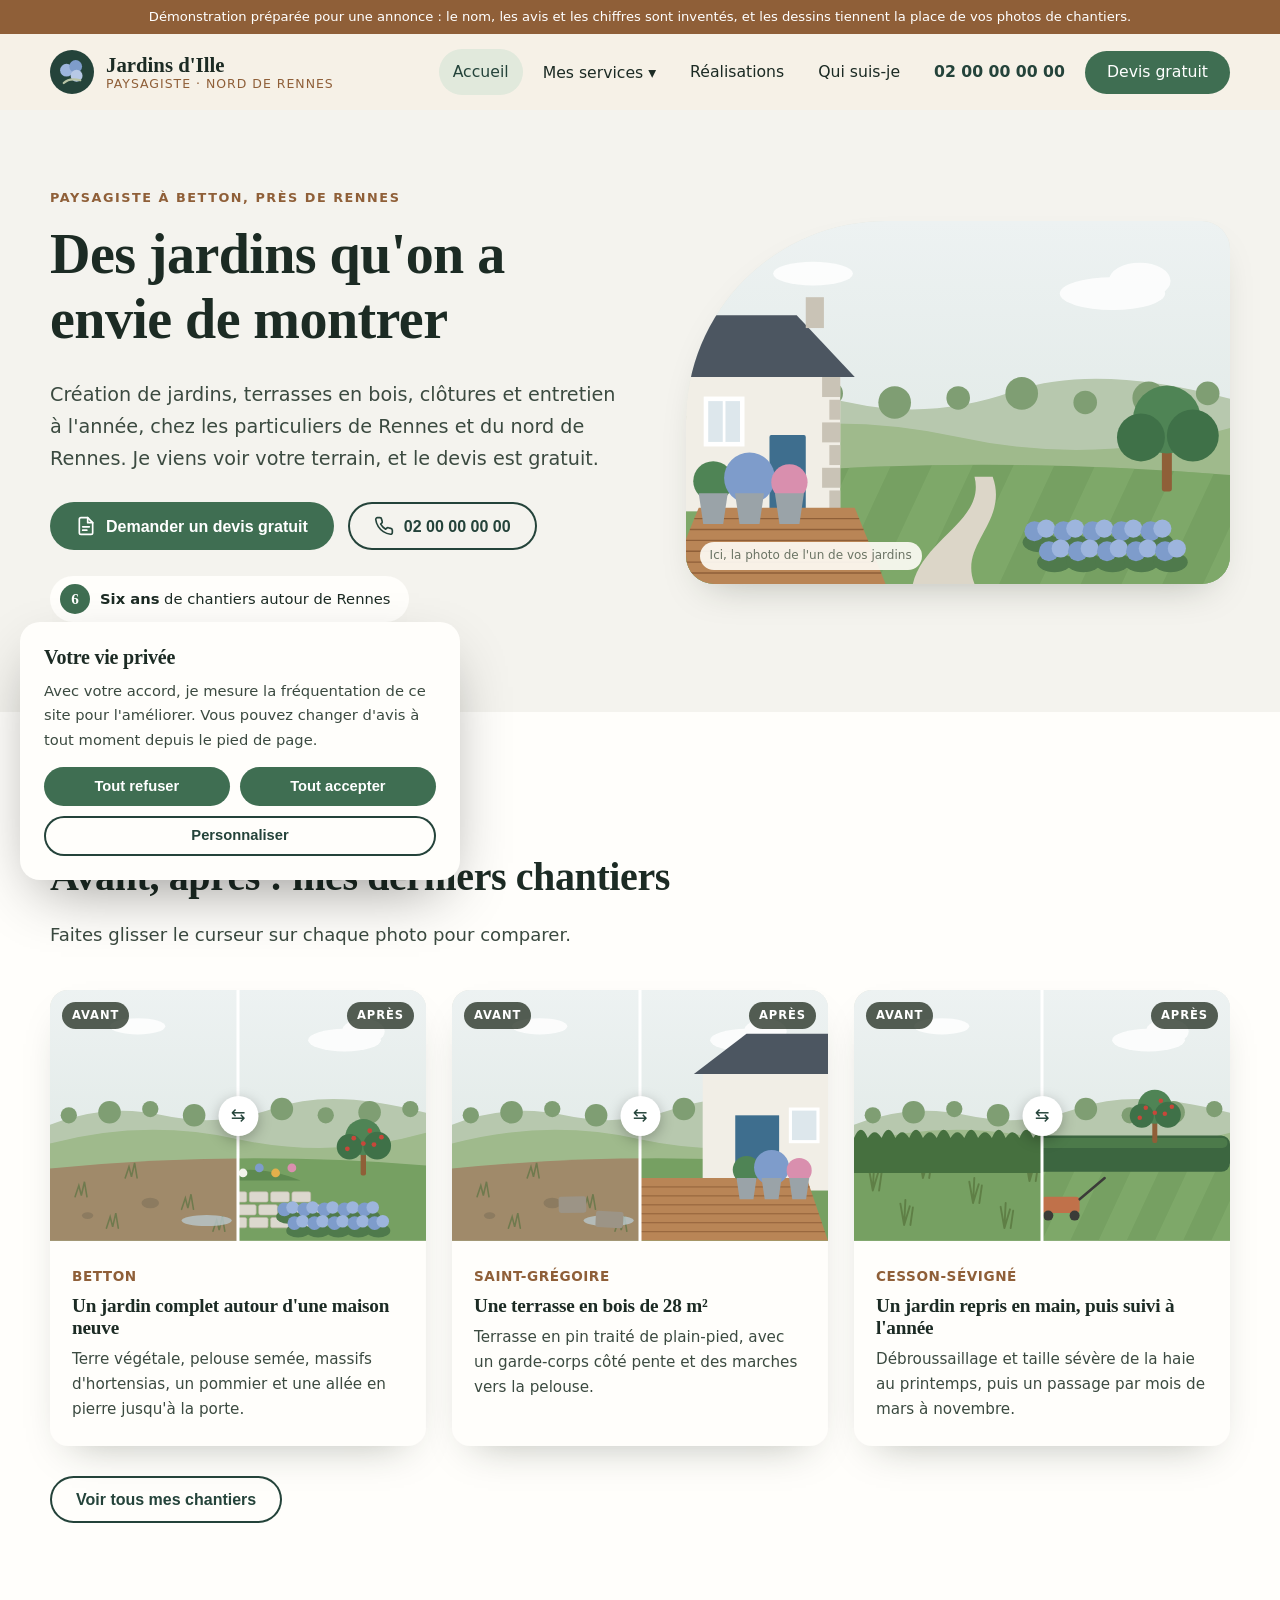
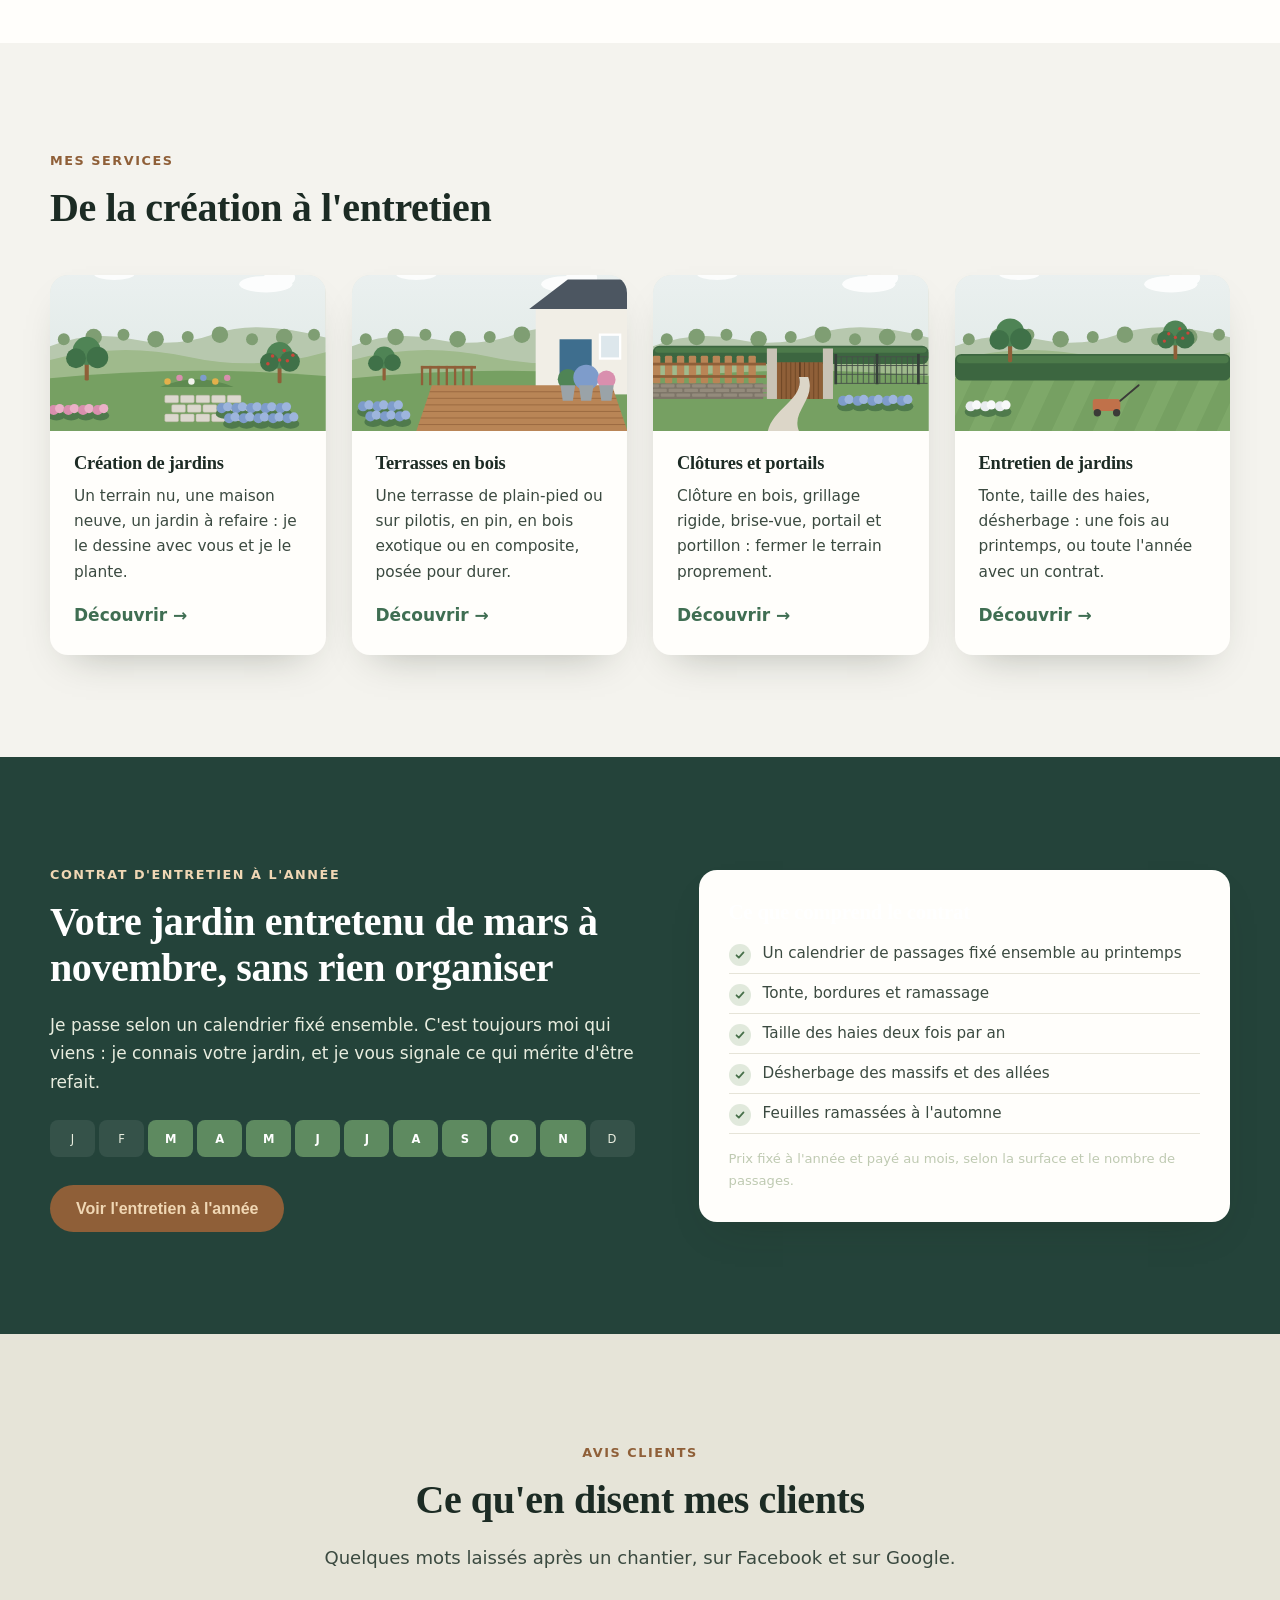
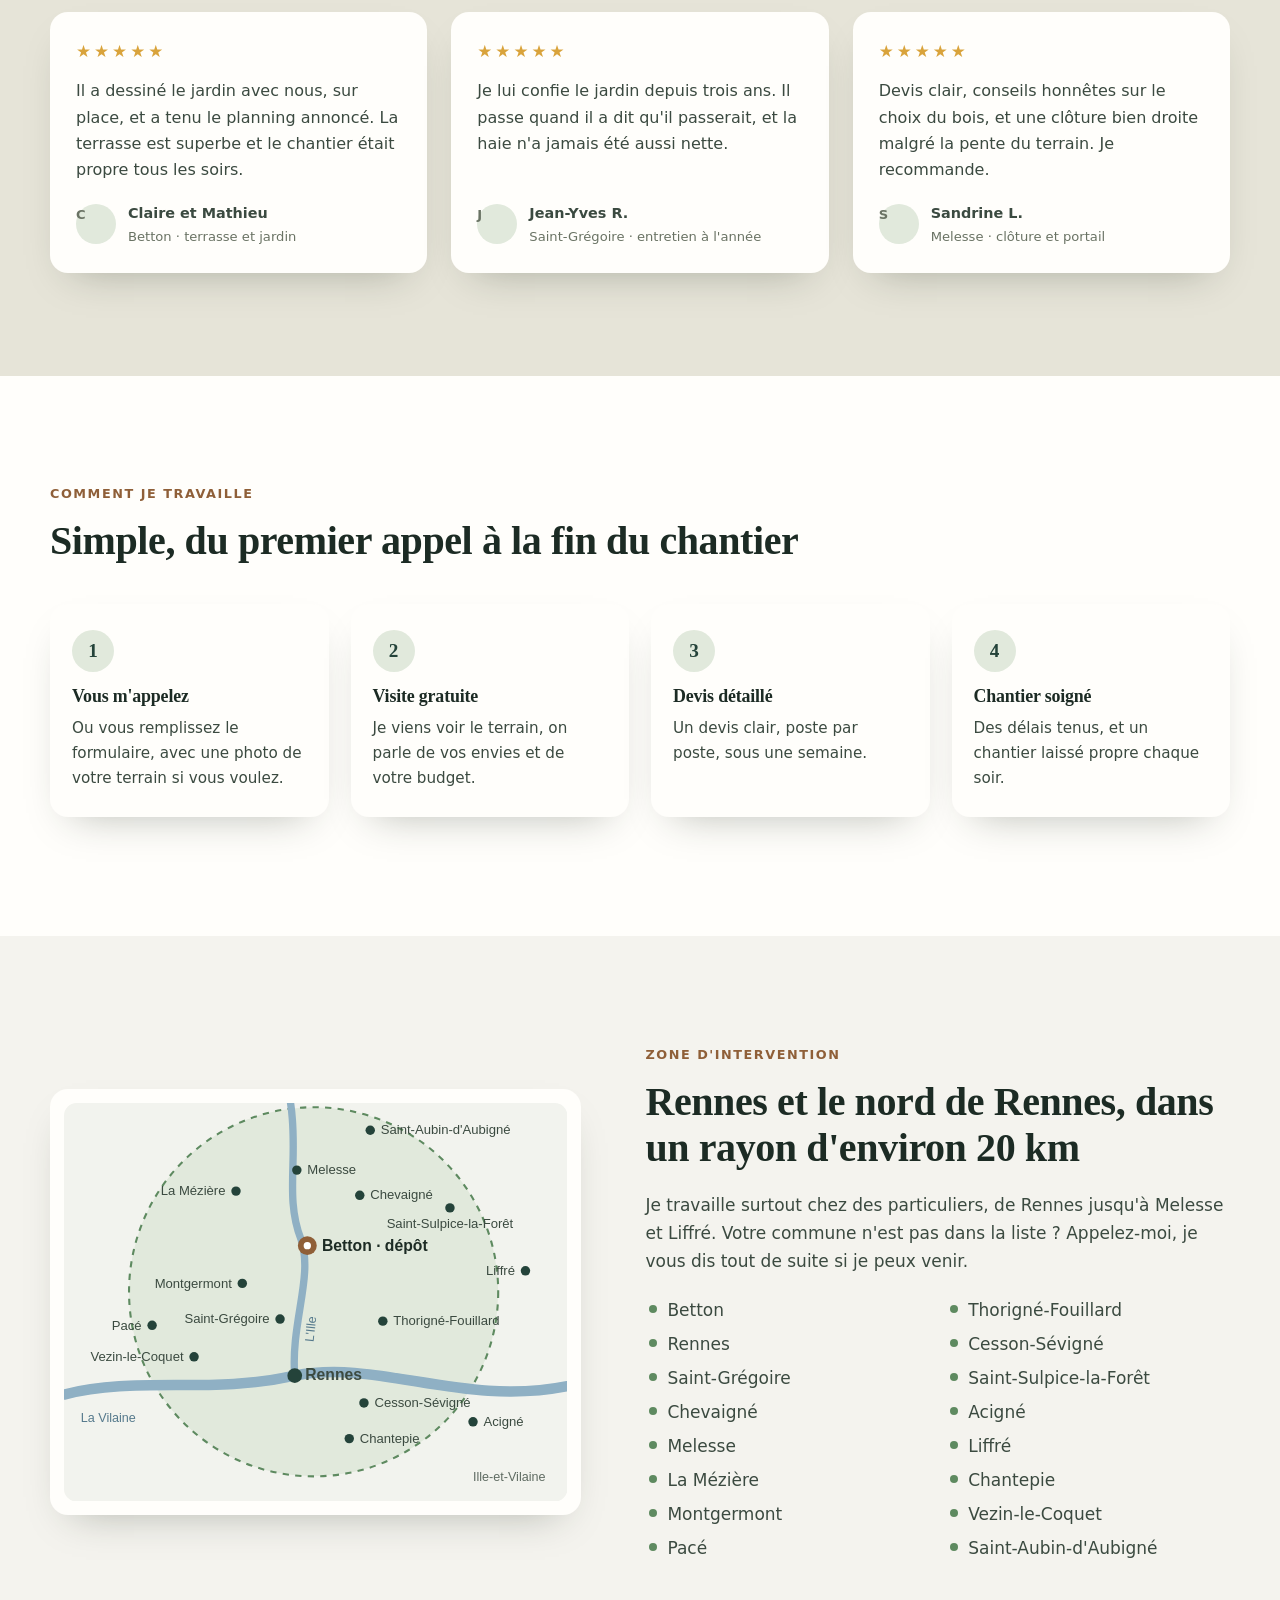
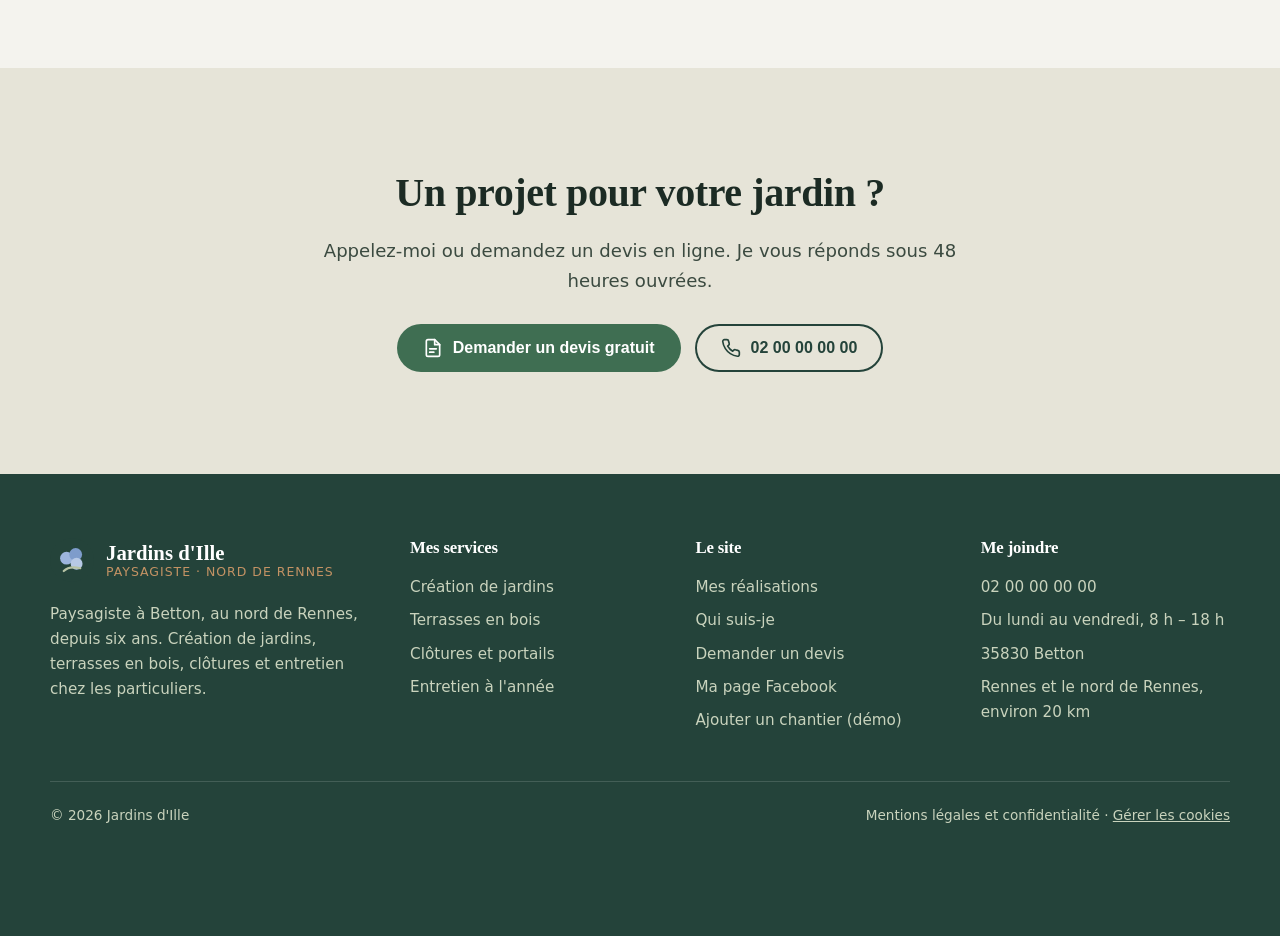
==== commit c26dba81: "Bandeau neutre et page qui ne saute plus au chargement" ====
--- a/index.html
+++ b/index.html
@@ -18,7 +18,7 @@
   <script type="application/ld+json">{"@context":"https://schema.org","@type":"LocalBusiness","name":"Jardins d'Ille","description":"Paysagiste à Betton, au nord de Rennes : création de jardins, terrasses en bois, clôtures et entretien.","telephone":"+33200000000","address":{"@type":"PostalAddress","addressLocality":"Betton","postalCode":"35830","addressRegion":"Ille-et-Vilaine","addressCountry":"FR"},"areaServed":[{"@type":"City","name":"Betton"},{"@type":"City","name":"Rennes"},{"@type":"City","name":"Saint-Grégoire"},{"@type":"City","name":"Chevaigné"},{"@type":"City","name":"Melesse"},{"@type":"City","name":"La Mézière"},{"@type":"City","name":"Montgermont"},{"@type":"City","name":"Pacé"},{"@type":"City","name":"Thorigné-Fouillard"},{"@type":"City","name":"Cesson-Sévigné"},{"@type":"City","name":"Saint-Sulpice-la-Forêt"},{"@type":"City","name":"Acigné"},{"@type":"City","name":"Liffré"},{"@type":"City","name":"Chantepie"},{"@type":"City","name":"Vezin-le-Coquet"},{"@type":"City","name":"Saint-Aubin-d'Aubigné"}],"openingHours":"Mo-Fr 08:00-18:00","priceRange":"Devis gratuit"}</script>
 </head>
 <body>
-  <div class="bandeau-demo">Démonstration préparée pour votre annonce : le nom, les avis et les chiffres sont inventés, et les dessins tiennent la place de vos photos de chantiers.</div>
+  <div class="bandeau-demo">Démonstration préparée pour une annonce : le nom, les avis et les chiffres sont inventés, et les dessins tiennent la place de vos photos de chantiers.</div>
   <header class="entete">
     <div class="conteneur">
       <a class="marque" href="index.html" aria-label="Jardins d'Ille, accueil"><svg viewBox="0 0 48 48" aria-hidden="true"><circle cx="24" cy="24" r="24" fill="#24433A"/><circle cx="18" cy="22" r="7" fill="#9DB5DD"/><circle cx="28" cy="18" r="7" fill="#7E9CCB"/><circle cx="29" cy="28" r="6.5" fill="#B7C9E6"/><path d="M15 36c4-4 10-5 18-3" stroke="#B7C3A5" stroke-width="2.4" fill="none" stroke-linecap="round"/></svg><span class="marque-nom"><strong>Jardins d'Ille</strong><span>Paysagiste · Nord de Rennes</span></span></a>
@@ -199,7 +199,7 @@
           <span class="surtitre" style="color:#F0D7B4">Contrat d'entretien à l'année</span>
           <h2>Votre jardin entretenu de mars à novembre, sans rien organiser</h2>
           <p>Je passe selon un calendrier fixé ensemble. C'est toujours moi qui viens : je connais votre jardin, et je vous signale ce qui mérite d'être refait.</p>
-          <div class="calendrier" aria-label="Passages de mars à novembre"><span class="">J</span><span class="">F</span><span class="actif">M</span><span class="actif">A</span><span class="actif">M</span><span class="actif">J</span><span class="actif">J</span><span class="actif">A</span><span class="actif">S</span><span class="actif">O</span><span class="actif">N</span><span class="">D</span></div>
+          <div class="calendrier" role="img" aria-label="Passages de mars à novembre"><span class="">J</span><span class="">F</span><span class="actif">M</span><span class="actif">A</span><span class="actif">M</span><span class="actif">J</span><span class="actif">J</span><span class="actif">A</span><span class="actif">S</span><span class="actif">O</span><span class="actif">N</span><span class="">D</span></div>
           <div class="boutons"><a class="bouton bouton-bois" href="entretien-jardin.html">Voir l'entretien à l'année</a></div>
         </div>
         
@@ -223,9 +223,9 @@
         <h2>Ce qu'en disent mes clients</h2>
         <p class="intro">Quelques mots laissés après un chantier, sur Facebook et sur Google.</p>
         <div class="grille-avis" style="text-align:left">
-          <figure class="avis" style="margin:0"><div class="etoiles" aria-label="5 étoiles sur 5">★★★★★</div><blockquote>Il a dessiné le jardin avec nous, sur place, et a tenu le planning annoncé. La terrasse est superbe et le chantier était propre tous les soirs.</blockquote><figcaption class="auteur"><span class="initiale">C</span><div><strong>Claire et Mathieu</strong><span>Betton · terrasse et jardin</span></div></figcaption></figure>
-          <figure class="avis" style="margin:0"><div class="etoiles" aria-label="5 étoiles sur 5">★★★★★</div><blockquote>Je lui confie le jardin depuis trois ans. Il passe quand il a dit qu'il passerait, et la haie n'a jamais été aussi nette.</blockquote><figcaption class="auteur"><span class="initiale">J</span><div><strong>Jean-Yves R.</strong><span>Saint-Grégoire · entretien à l'année</span></div></figcaption></figure>
-          <figure class="avis" style="margin:0"><div class="etoiles" aria-label="5 étoiles sur 5">★★★★★</div><blockquote>Devis clair, conseils honnêtes sur le choix du bois, et une clôture bien droite malgré la pente du terrain. Je recommande.</blockquote><figcaption class="auteur"><span class="initiale">S</span><div><strong>Sandrine L.</strong><span>Melesse · clôture et portail</span></div></figcaption></figure>
+          <figure class="avis" style="margin:0"><div class="etoiles" role="img" aria-label="5 étoiles sur 5">★★★★★</div><blockquote>Il a dessiné le jardin avec nous, sur place, et a tenu le planning annoncé. La terrasse est superbe et le chantier était propre tous les soirs.</blockquote><figcaption class="auteur"><span class="initiale">C</span><div><strong>Claire et Mathieu</strong><span>Betton · terrasse et jardin</span></div></figcaption></figure>
+          <figure class="avis" style="margin:0"><div class="etoiles" role="img" aria-label="5 étoiles sur 5">★★★★★</div><blockquote>Je lui confie le jardin depuis trois ans. Il passe quand il a dit qu'il passerait, et la haie n'a jamais été aussi nette.</blockquote><figcaption class="auteur"><span class="initiale">J</span><div><strong>Jean-Yves R.</strong><span>Saint-Grégoire · entretien à l'année</span></div></figcaption></figure>
+          <figure class="avis" style="margin:0"><div class="etoiles" role="img" aria-label="5 étoiles sur 5">★★★★★</div><blockquote>Devis clair, conseils honnêtes sur le choix du bois, et une clôture bien droite malgré la pente du terrain. Je recommande.</blockquote><figcaption class="auteur"><span class="initiale">S</span><div><strong>Sandrine L.</strong><span>Melesse · clôture et portail</span></div></figcaption></figure>
         </div>
       </div>
     </section></div>
--- a/assets/style.css
+++ b/assets/style.css
@@ -336,3 +336,13 @@
   .boutons .bouton { flex: 1 1 100%; justify-content: center; }
 }
 @media (prefers-reduced-motion: reduce) { * { transition: none !important; scroll-behavior: auto !important; } }
+
+/* Menu sur une ligne entre le téléphone et l'ordinateur, plus serré et sans le numéro, repris ailleurs dans la page (06/11) */
+@media (min-width: 901px) and (max-width: 1180px) {
+  .entete:not(.entete-rideau) > .conteneur { gap: 14px; }
+  .entete:not(.entete-rideau) .marque-nom :is(strong, span) { white-space: nowrap; }
+  .entete:not(.entete-rideau) .nav :is(a, .ouvrir-sous-menu) { white-space: nowrap; }
+  .entete:not(.entete-rideau) .nav li > :is(a:not(.bouton), .ouvrir-sous-menu) { padding-inline: 8px; margin-inline: 0; font-size: .93rem; }
+  .entete:not(.entete-rideau) .nav .bouton, .entete:not(.entete-rideau) .nav .bouton:hover { padding: 10px 14px; font-size: .93rem; }
+  .entete:not(.entete-rideau, .entete-deux-etages) .nav a[href^="tel:"]:not(.bouton) { display: none; }
+}
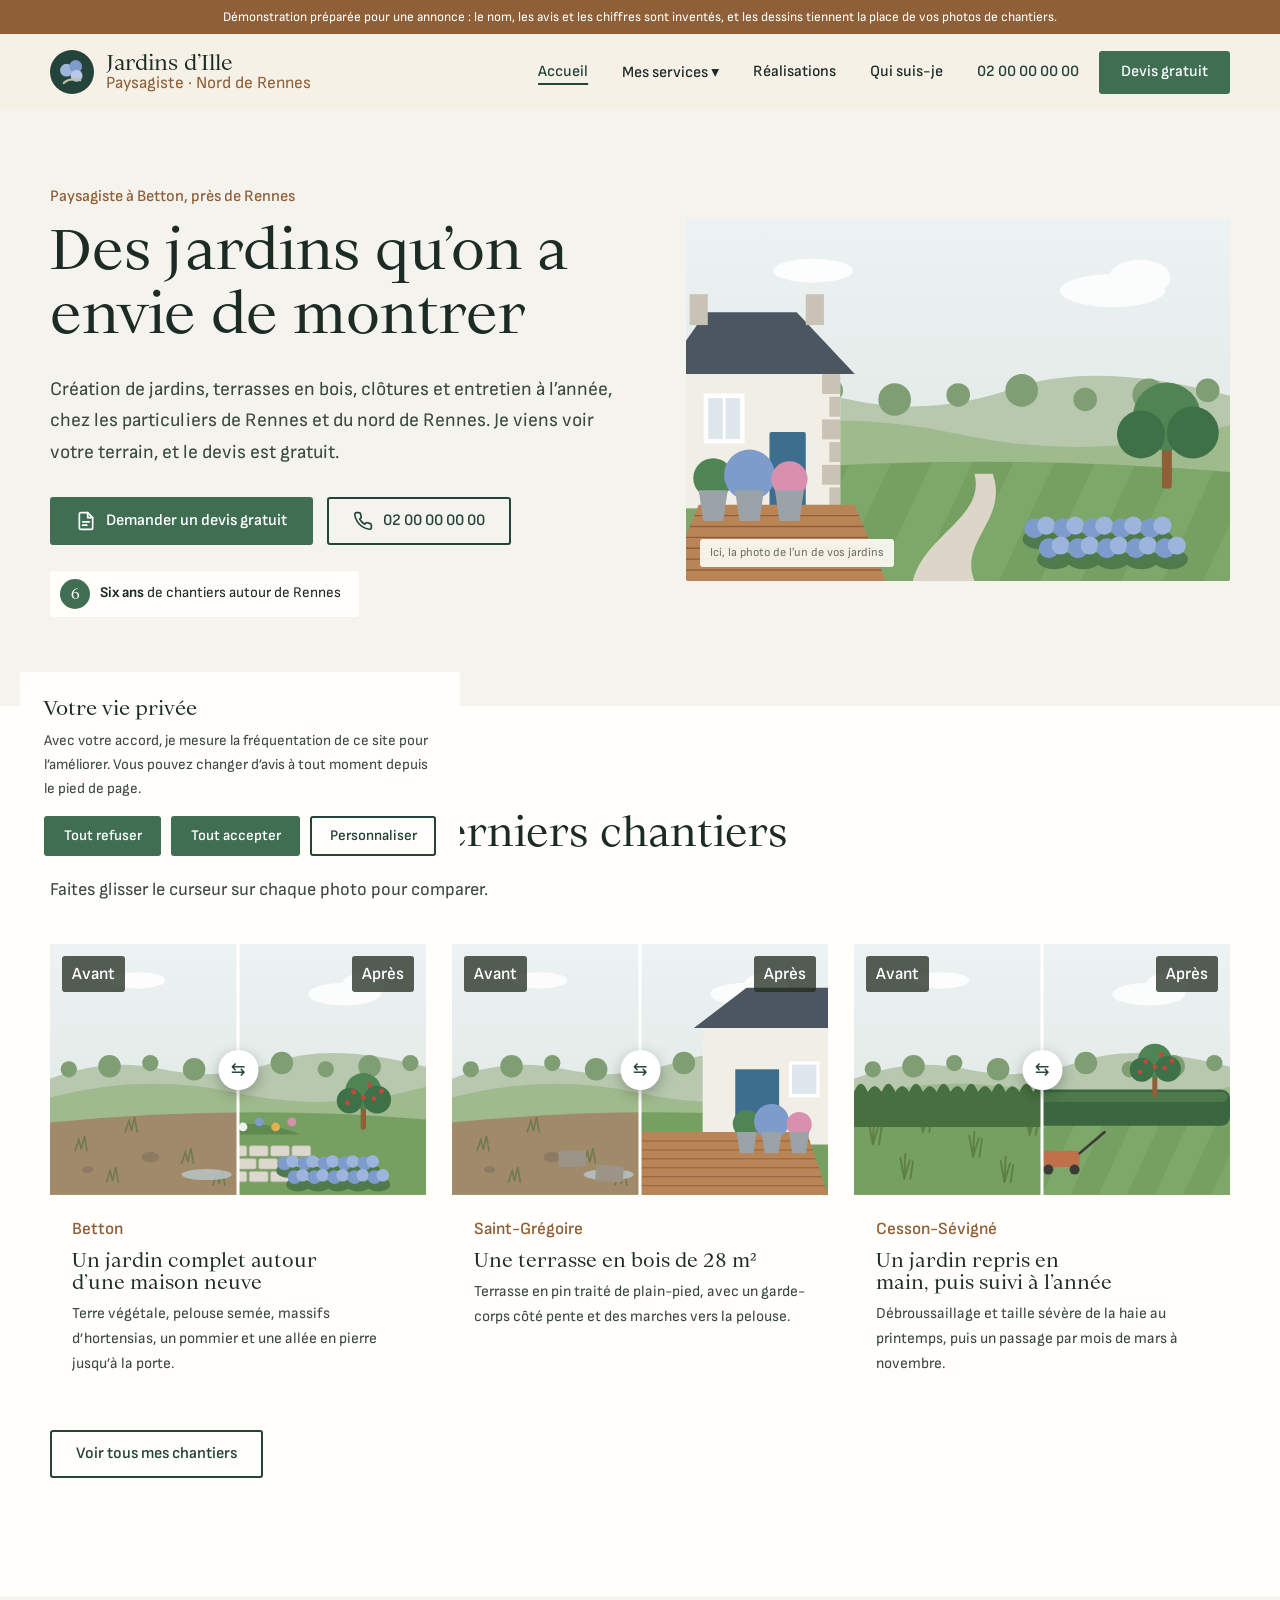
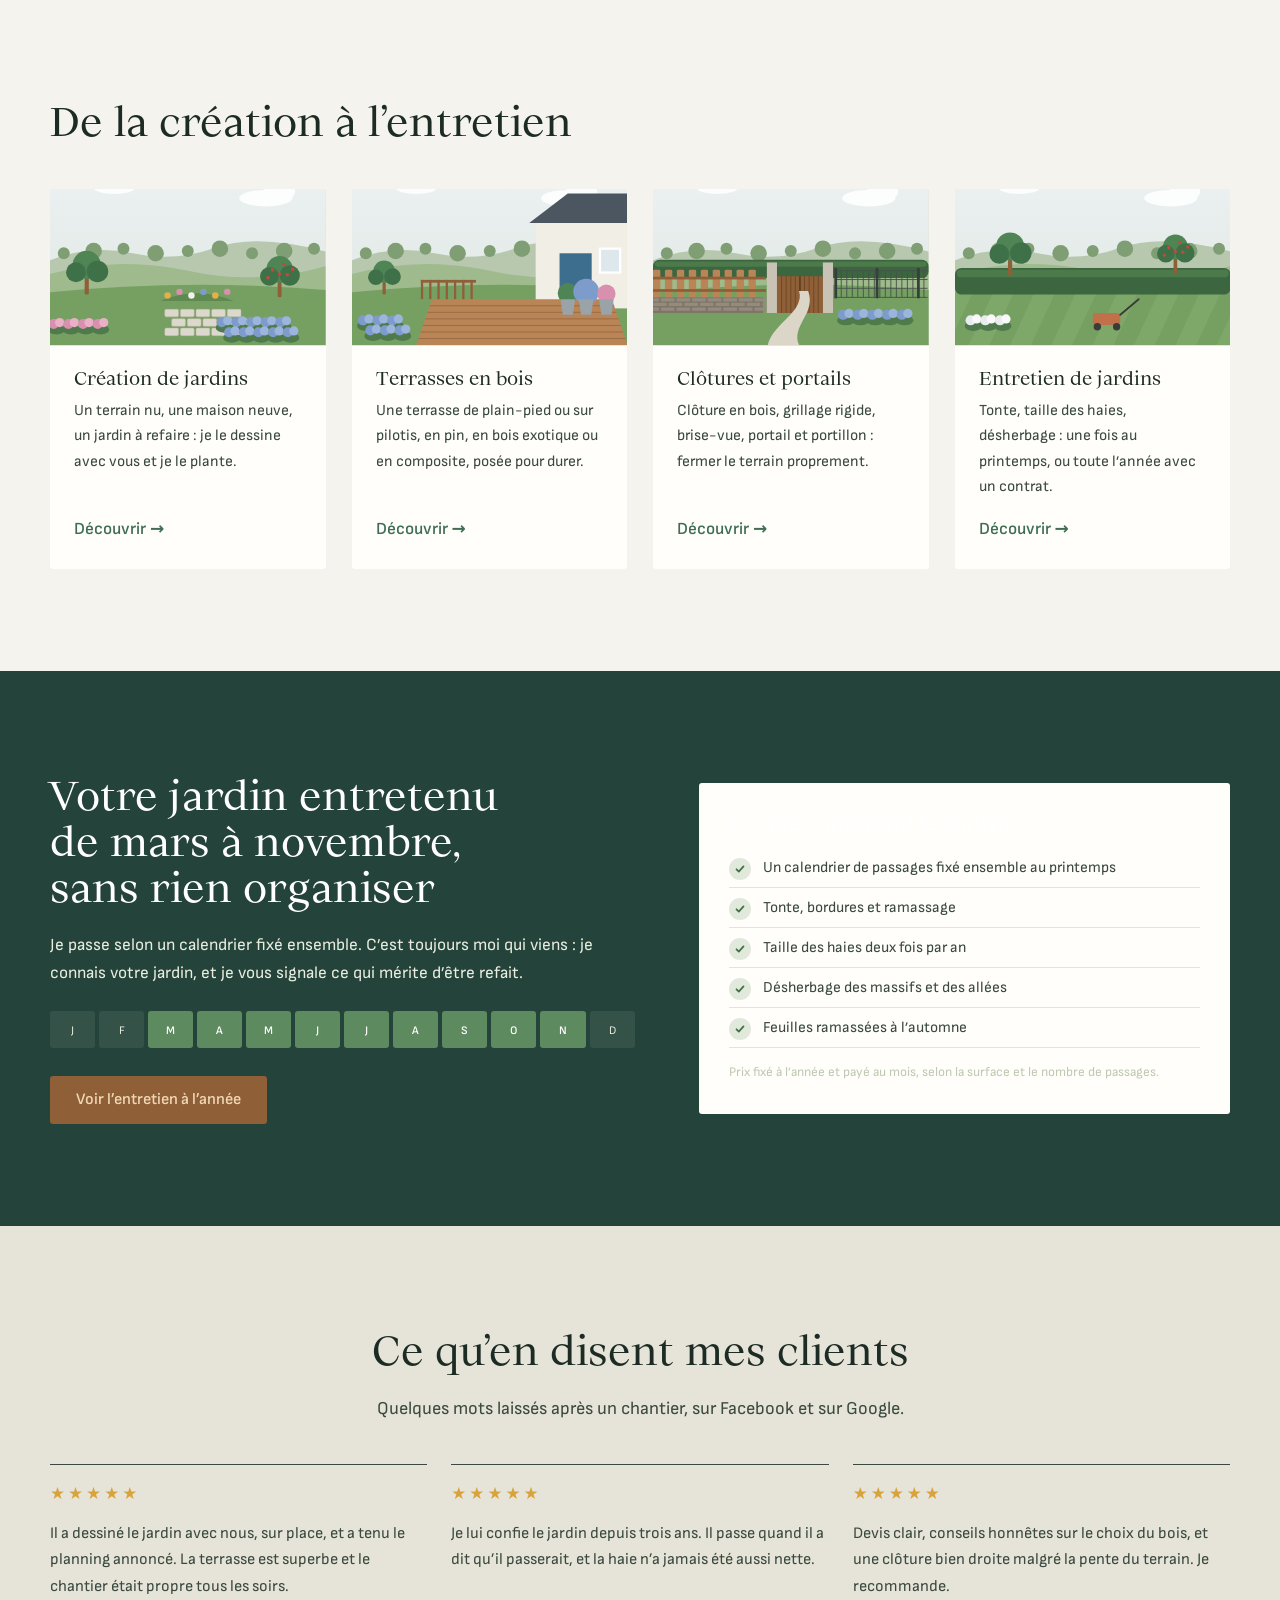
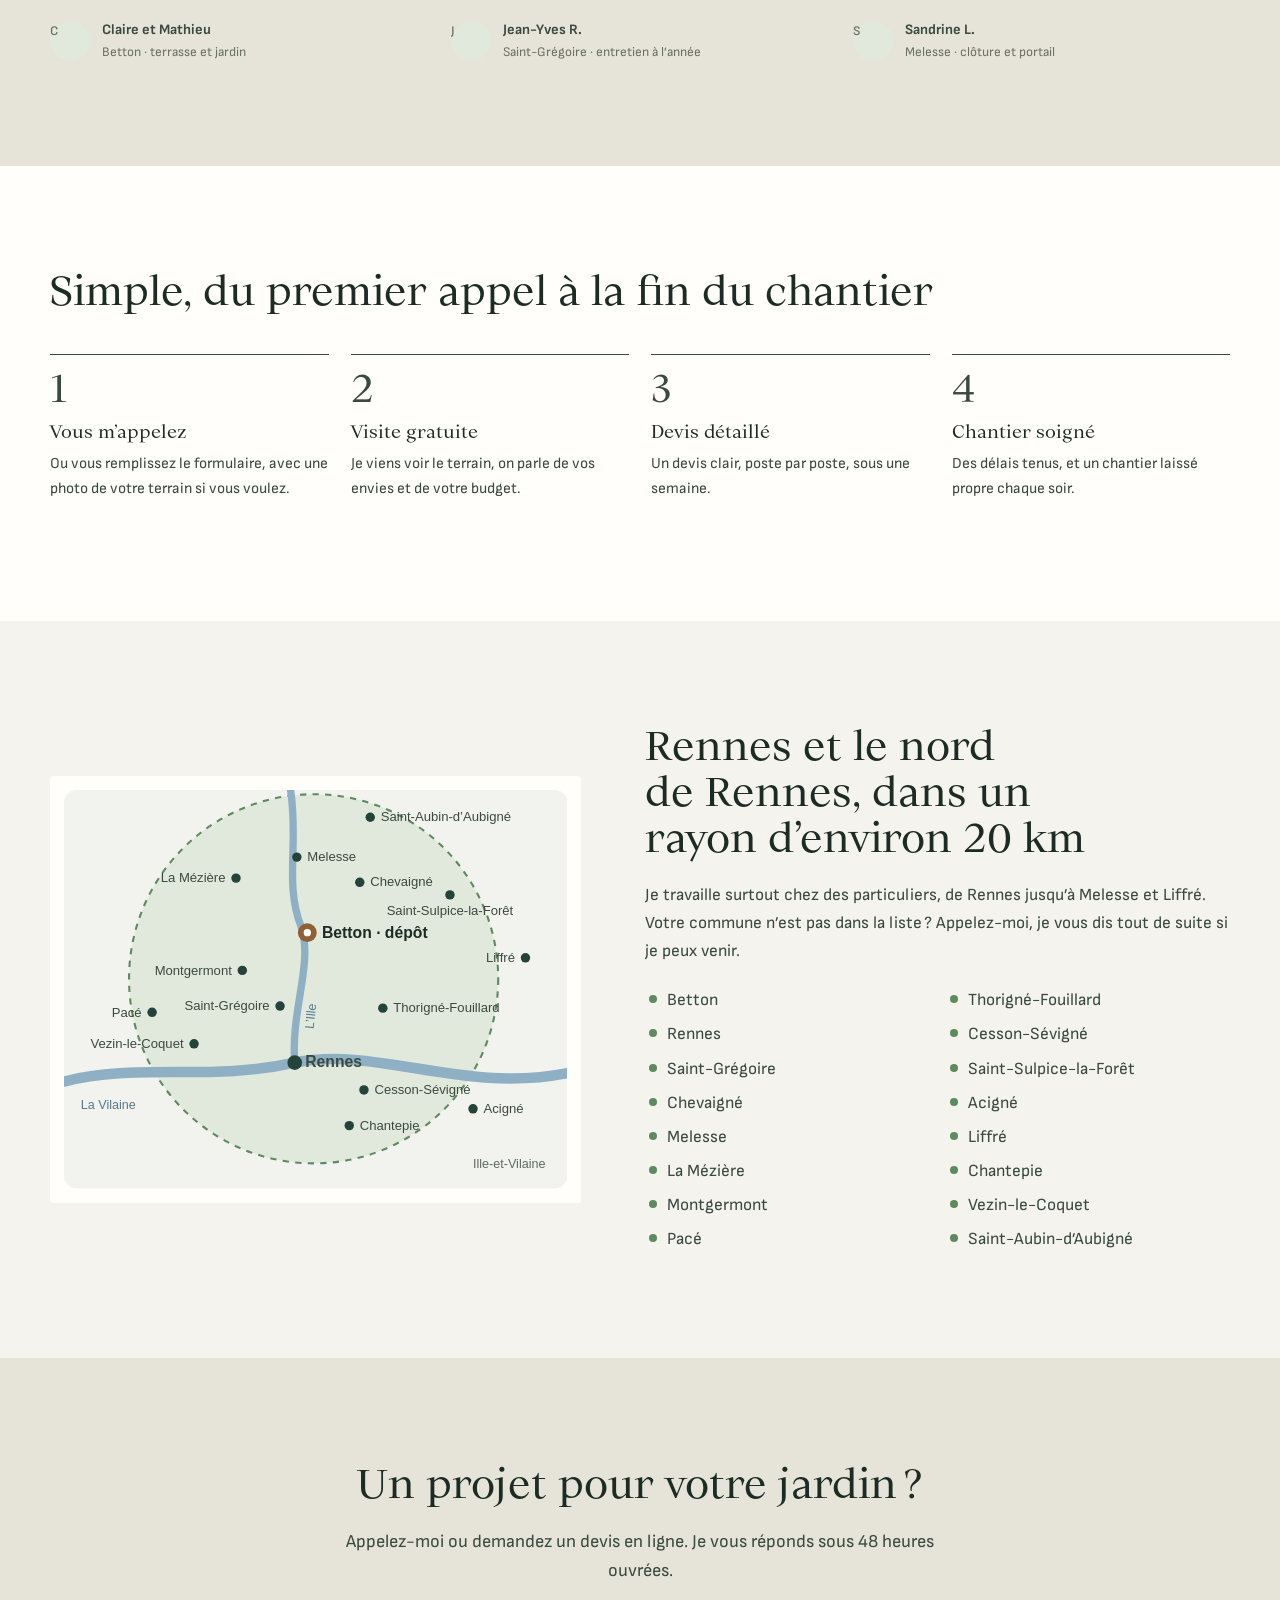
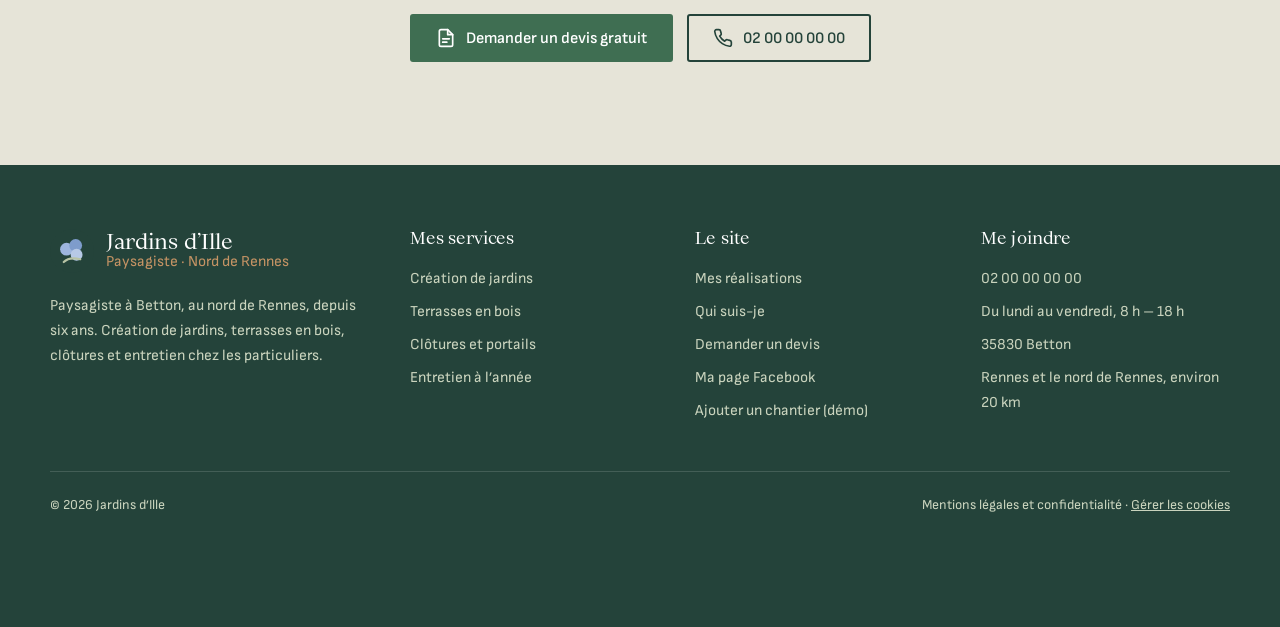
==== commit 5cdcdcbb: "Reprise : polices, typographie, filets" ====
--- a/index.html
+++ b/index.html
@@ -3,7 +3,7 @@
 <head>
   <meta charset="utf-8">
   <meta name="viewport" content="width=device-width, initial-scale=1">
-  <title>Paysagiste à Rennes et au nord de Rennes | Jardins d'Ille</title>
+  <title>Paysagiste à Rennes et au nord de Rennes | Jardins d’Ille</title>
   <meta name="description" content="Paysagiste à Betton, près de Rennes : création de jardins, terrasses en bois, clôtures et entretien à l'année. Devis gratuit.">
   <!-- Démonstration : hors des moteurs de recherche. Le vrai site sera indexé. -->
   <meta name="robots" content="noindex, nofollow">
@@ -13,15 +13,19 @@
   <meta property="og:description" content="Paysagiste à Betton, près de Rennes : création de jardins, terrasses en bois, clôtures et entretien à l'année. Devis gratuit.">
   <meta name="theme-color" content="#24433A">
   <link rel="icon" href="data:image/svg+xml,%3Csvg%20xmlns%3D%22http%3A%2F%2Fwww.w3.org%2F2000%2Fsvg%22%20viewBox%3D%220%200%2048%2048%22%20aria-hidden%3D%22true%22%3E%3Ccircle%20cx%3D%2224%22%20cy%3D%2224%22%20r%3D%2224%22%20fill%3D%22%2324433A%22%2F%3E%3Ccircle%20cx%3D%2218%22%20cy%3D%2222%22%20r%3D%227%22%20fill%3D%22%239DB5DD%22%2F%3E%3Ccircle%20cx%3D%2228%22%20cy%3D%2218%22%20r%3D%227%22%20fill%3D%22%237E9CCB%22%2F%3E%3Ccircle%20cx%3D%2229%22%20cy%3D%2228%22%20r%3D%226.5%22%20fill%3D%22%23B7C9E6%22%2F%3E%3Cpath%20d%3D%22M15%2036c4-4%2010-5%2018-3%22%20stroke%3D%22%23B7C3A5%22%20stroke-width%3D%222.4%22%20fill%3D%22none%22%20stroke-linecap%3D%22round%22%2F%3E%3C%2Fsvg%3E">
-  <link rel="preload" href="assets/fonts/fraunces.woff2" as="font" type="font/woff2" crossorigin>
+
+  <link rel="preload" href="assets/fonts/ortica.woff2" as="font" type="font/woff2" crossorigin>
+  <link rel="preload" href="assets/fonts/sofia-sans.woff2" as="font" type="font/woff2" crossorigin>
   <link rel="stylesheet" href="assets/style.css">
-  <script type="application/ld+json">{"@context":"https://schema.org","@type":"LocalBusiness","name":"Jardins d'Ille","description":"Paysagiste à Betton, au nord de Rennes : création de jardins, terrasses en bois, clôtures et entretien.","telephone":"+33200000000","address":{"@type":"PostalAddress","addressLocality":"Betton","postalCode":"35830","addressRegion":"Ille-et-Vilaine","addressCountry":"FR"},"areaServed":[{"@type":"City","name":"Betton"},{"@type":"City","name":"Rennes"},{"@type":"City","name":"Saint-Grégoire"},{"@type":"City","name":"Chevaigné"},{"@type":"City","name":"Melesse"},{"@type":"City","name":"La Mézière"},{"@type":"City","name":"Montgermont"},{"@type":"City","name":"Pacé"},{"@type":"City","name":"Thorigné-Fouillard"},{"@type":"City","name":"Cesson-Sévigné"},{"@type":"City","name":"Saint-Sulpice-la-Forêt"},{"@type":"City","name":"Acigné"},{"@type":"City","name":"Liffré"},{"@type":"City","name":"Chantepie"},{"@type":"City","name":"Vezin-le-Coquet"},{"@type":"City","name":"Saint-Aubin-d'Aubigné"}],"openingHours":"Mo-Fr 08:00-18:00","priceRange":"Devis gratuit"}</script>
+  <link rel="stylesheet" href="assets/reprise.css">
+
+  <script type="application/ld+json">{"@context":"https://schema.org","@type":"LocalBusiness","name":"Jardins d’Ille","description":"Paysagiste à Betton, au nord de Rennes : création de jardins, terrasses en bois, clôtures et entretien.","telephone":"+33200000000","address":{"@type":"PostalAddress","addressLocality":"Betton","postalCode":"35830","addressRegion":"Ille-et-Vilaine","addressCountry":"FR"},"areaServed":[{"@type":"City","name":"Betton"},{"@type":"City","name":"Rennes"},{"@type":"City","name":"Saint-Grégoire"},{"@type":"City","name":"Chevaigné"},{"@type":"City","name":"Melesse"},{"@type":"City","name":"La Mézière"},{"@type":"City","name":"Montgermont"},{"@type":"City","name":"Pacé"},{"@type":"City","name":"Thorigné-Fouillard"},{"@type":"City","name":"Cesson-Sévigné"},{"@type":"City","name":"Saint-Sulpice-la-Forêt"},{"@type":"City","name":"Acigné"},{"@type":"City","name":"Liffré"},{"@type":"City","name":"Chantepie"},{"@type":"City","name":"Vezin-le-Coquet"},{"@type":"City","name":"Saint-Aubin-d’Aubigné"}],"openingHours":"Mo-Fr 08:00-18:00","priceRange":"Devis gratuit"}</script>
 </head>
 <body>
-  <div class="bandeau-demo">Démonstration préparée pour une annonce : le nom, les avis et les chiffres sont inventés, et les dessins tiennent la place de vos photos de chantiers.</div>
+  <div class="bandeau-demo">Démonstration préparée pour une annonce : le nom, les avis et les chiffres sont inventés, et les dessins tiennent la place de vos photos de chantiers.</div>
   <header class="entete">
     <div class="conteneur">
-      <a class="marque" href="index.html" aria-label="Jardins d'Ille, accueil"><svg viewBox="0 0 48 48" aria-hidden="true"><circle cx="24" cy="24" r="24" fill="#24433A"/><circle cx="18" cy="22" r="7" fill="#9DB5DD"/><circle cx="28" cy="18" r="7" fill="#7E9CCB"/><circle cx="29" cy="28" r="6.5" fill="#B7C9E6"/><path d="M15 36c4-4 10-5 18-3" stroke="#B7C3A5" stroke-width="2.4" fill="none" stroke-linecap="round"/></svg><span class="marque-nom"><strong>Jardins d'Ille</strong><span>Paysagiste · Nord de Rennes</span></span></a>
+      <a class="marque" href="index.html" aria-label="Jardins d'Ille, accueil"><svg viewBox="0 0 48 48" aria-hidden="true"><circle cx="24" cy="24" r="24" fill="#24433A"/><circle cx="18" cy="22" r="7" fill="#9DB5DD"/><circle cx="28" cy="18" r="7" fill="#7E9CCB"/><circle cx="29" cy="28" r="6.5" fill="#B7C9E6"/><path d="M15 36c4-4 10-5 18-3" stroke="#B7C3A5" stroke-width="2.4" fill="none" stroke-linecap="round"/></svg><span class="marque-nom"><strong>Jardins d’Ille</strong><span>Paysagiste · Nord de Rennes</span></span></a>
       <button class="bouton-menu" aria-label="Ouvrir le menu" aria-expanded="false" aria-controls="navigation"><span></span><span></span><span></span></button>
       <nav class="nav" id="navigation" aria-label="Navigation principale">
         <ul>
@@ -48,8 +52,8 @@
       <div class="conteneur">
         <div>
           <span class="surtitre">Paysagiste à Betton, près de Rennes</span>
-          <h1>Des jardins qu'on a envie de montrer</h1>
-          <p class="intro">Création de jardins, terrasses en bois, clôtures et entretien à l'année, chez les particuliers de Rennes et du nord de Rennes. Je viens voir votre terrain, et le devis est gratuit.</p>
+          <h1>Des jardins qu’on a envie de montrer</h1>
+          <p class="intro">Création de jardins, terrasses en bois, clôtures et entretien à l’année, chez les particuliers de Rennes et du nord de Rennes. Je viens voir votre terrain, et le devis est gratuit.</p>
           <div class="boutons"><a class="bouton" href="contact.html"><svg viewBox="0 0 24 24" fill="none" stroke="currentColor" stroke-width="2" stroke-linecap="round" stroke-linejoin="round" aria-hidden="true"><path d="M14 2H6a2 2 0 0 0-2 2v16a2 2 0 0 0 2 2h12a2 2 0 0 0 2-2V8z"/><path d="M14 2v6h6M8 13h8M8 17h5"/></svg>Demander un devis gratuit</a><a class="bouton bouton-ligne" href="tel:+33200000000"><svg viewBox="0 0 24 24" fill="none" stroke="currentColor" stroke-width="2" stroke-linecap="round" stroke-linejoin="round" aria-hidden="true"><path d="M22 16.9v3a2 2 0 0 1-2.2 2 19.8 19.8 0 0 1-8.6-3.1 19.5 19.5 0 0 1-6-6A19.8 19.8 0 0 1 2.1 4.2 2 2 0 0 1 4.1 2h3a2 2 0 0 1 2 1.7c.1.9.4 1.8.7 2.7a2 2 0 0 1-.5 2.1L8 9.8a16 16 0 0 0 6 6l1.3-1.3a2 2 0 0 1 2.1-.4c.9.3 1.8.6 2.7.7a2 2 0 0 1 1.7 2z"/></svg>02 00 00 00 00</a></div>
           <a class="note-google" href="#realisations"><span class="pastille-ronde" aria-hidden="true">6</span><span><strong>Six ans</strong> de chantiers autour de Rennes</span></a>
         </div>
@@ -61,13 +65,13 @@
   <path d="M0 215 Q90 180 180 200 T360 188 T600 196 V400 H0Z" fill="#B7C8AE"/>
   <g fill="#7F9E73"><circle cx="30" cy="200" r="13"/><circle cx="95" cy="195" r="18"/><circle cx="160" cy="190" r="13"/><circle cx="230" cy="200" r="18"/><circle cx="300" cy="195" r="13"/><circle cx="370" cy="190" r="18"/><circle cx="440" cy="200" r="13"/><circle cx="510" cy="195" r="18"/><circle cx="575" cy="190" r="13"/></g>
   <path d="M0 245 Q150 205 300 238 T600 228 V400 H0Z" fill="#9FBA8C"/>
-  <path d="M0 285 Q300 255 600 280 V400 H0Z" fill="#76A062"/><g clip-path="url(#sol19)" fill="#86B070" opacity=".55"><path d="M-60 400 L10 250 L55 250 L-15 400Z"/><path d="M30 400 L100 250 L145 250 L75 400Z"/><path d="M120 400 L190 250 L235 250 L165 400Z"/><path d="M210 400 L280 250 L325 250 L255 400Z"/><path d="M300 400 L370 250 L415 250 L345 400Z"/><path d="M390 400 L460 250 L505 250 L435 400Z"/><path d="M480 400 L550 250 L595 250 L525 400Z"/><path d="M570 400 L640 250 L685 250 L615 400Z"/></g><rect x="-10" y="168" width="180" height="152" fill="#F1EEE6"/><path d="M-26 172 L22 104 L122 104 L186 172Z" fill="#4C5661"/><rect x="4" y="84" width="20" height="34" fill="#C9C3B6"/><rect x="132" y="84" width="20" height="34" fill="#C9C3B6"/><rect x="150" y="172" width="20" height="22" fill="#C9C3B6"/><rect x="158" y="197" width="12" height="22" fill="#C9C3B6"/><rect x="150" y="222" width="20" height="22" fill="#C9C3B6"/><rect x="158" y="247" width="12" height="22" fill="#C9C3B6"/><rect x="150" y="272" width="20" height="22" fill="#C9C3B6"/><rect x="158" y="297" width="12" height="22" fill="#C9C3B6"/><rect x="22" y="196" width="40" height="50" fill="#DDE7EC" stroke="#fff" stroke-width="5"/><line x1="42" y1="196" x2="42" y2="246" stroke="#fff" stroke-width="3"/><rect x="92" y="236" width="40" height="84" rx="2" fill="#3E6E8E"/><rect x="524.5" y="247.4" width="11" height="50.6" rx="3" fill="#8F5F38"/><circle cx="530" cy="218.8" r="37.400000000000006" fill="#4F8455"/><circle cx="501.4" cy="238.6" r="26.400000000000002" fill="#3F7148"/><circle cx="558.6" cy="236.39999999999998" r="28.6" fill="#3F7148"/><path d="M250 400 C262 350 330 330 318 282 L338 282 C356 332 300 356 318 400Z" fill="#DCD6C8"/><path d="M-20 400 L220 400 L186 316 L14 316Z" fill="#B98556"/><path d="M9.142857142857146 328 L190.85714285714286 328" stroke="#8F5F38" stroke-width="1.5"/><path d="M4.285714285714285 340 L195.71428571428572 340" stroke="#8F5F38" stroke-width="1.5"/><path d="M-0.571428571428573 352 L200.57142857142858 352" stroke="#8F5F38" stroke-width="1.5"/><path d="M-5.428571428571427 364 L205.42857142857142 364" stroke="#8F5F38" stroke-width="1.5"/><path d="M-10.285714285714286 376 L210.28571428571428 376" stroke="#8F5F38" stroke-width="1.5"/><path d="M-15.142857142857142 388 L215.14285714285714 388" stroke="#8F5F38" stroke-width="1.5"/><circle cx="30" cy="286.8" r="22" fill="#4F8455"/><path d="M14 300 L46 300 L41 334 L19 334Z" fill="#9AA3A8"/><circle cx="70" cy="283.2" r="28" fill="#7E9CCB"/><path d="M54 300 L86 300 L81 334 L59 334Z" fill="#9AA3A8"/><circle cx="114" cy="288" r="20" fill="#D98FAE"/><path d="M98 300 L130 300 L125 334 L103 334Z" fill="#9AA3A8"/><ellipse cx="390" cy="354" rx="19" ry="11" fill="#4F7A4C"/><circle cx="384" cy="342" r="11" fill="#7E9CCB"/><circle cx="397" cy="339" r="10" fill="#9DB5DD"/><ellipse cx="422" cy="354" rx="19" ry="11" fill="#4F7A4C"/><circle cx="416" cy="342" r="11" fill="#7E9CCB"/><circle cx="429" cy="339" r="10" fill="#9DB5DD"/><ellipse cx="454" cy="354" rx="19" ry="11" fill="#4F7A4C"/><circle cx="448" cy="342" r="11" fill="#7E9CCB"/><circle cx="461" cy="339" r="10" fill="#9DB5DD"/><ellipse cx="486" cy="354" rx="19" ry="11" fill="#4F7A4C"/><circle cx="480" cy="342" r="11" fill="#7E9CCB"/><circle cx="493" cy="339" r="10" fill="#9DB5DD"/><ellipse cx="518" cy="354" rx="19" ry="11" fill="#4F7A4C"/><circle cx="512" cy="342" r="11" fill="#7E9CCB"/><circle cx="525" cy="339" r="10" fill="#9DB5DD"/><ellipse cx="406" cy="376" rx="19" ry="11" fill="#4F7A4C"/><circle cx="400" cy="364" r="11" fill="#7E9CCB"/><circle cx="413" cy="361" r="10" fill="#9DB5DD"/><ellipse cx="438" cy="376" rx="19" ry="11" fill="#4F7A4C"/><circle cx="432" cy="364" r="11" fill="#7E9CCB"/><circle cx="445" cy="361" r="10" fill="#9DB5DD"/><ellipse cx="470" cy="376" rx="19" ry="11" fill="#4F7A4C"/><circle cx="464" cy="364" r="11" fill="#7E9CCB"/><circle cx="477" cy="361" r="10" fill="#9DB5DD"/><ellipse cx="502" cy="376" rx="19" ry="11" fill="#4F7A4C"/><circle cx="496" cy="364" r="11" fill="#7E9CCB"/><circle cx="509" cy="361" r="10" fill="#9DB5DD"/><ellipse cx="534" cy="376" rx="19" ry="11" fill="#4F7A4C"/><circle cx="528" cy="364" r="11" fill="#7E9CCB"/><circle cx="541" cy="361" r="10" fill="#9DB5DD"/></svg><span class="legende-photo">Ici, la photo de l'un de vos jardins</span></div>
+  <path d="M0 285 Q300 255 600 280 V400 H0Z" fill="#76A062"/><g clip-path="url(#sol19)" fill="#86B070" opacity=".55"><path d="M-60 400 L10 250 L55 250 L-15 400Z"/><path d="M30 400 L100 250 L145 250 L75 400Z"/><path d="M120 400 L190 250 L235 250 L165 400Z"/><path d="M210 400 L280 250 L325 250 L255 400Z"/><path d="M300 400 L370 250 L415 250 L345 400Z"/><path d="M390 400 L460 250 L505 250 L435 400Z"/><path d="M480 400 L550 250 L595 250 L525 400Z"/><path d="M570 400 L640 250 L685 250 L615 400Z"/></g><rect x="-10" y="168" width="180" height="152" fill="#F1EEE6"/><path d="M-26 172 L22 104 L122 104 L186 172Z" fill="#4C5661"/><rect x="4" y="84" width="20" height="34" fill="#C9C3B6"/><rect x="132" y="84" width="20" height="34" fill="#C9C3B6"/><rect x="150" y="172" width="20" height="22" fill="#C9C3B6"/><rect x="158" y="197" width="12" height="22" fill="#C9C3B6"/><rect x="150" y="222" width="20" height="22" fill="#C9C3B6"/><rect x="158" y="247" width="12" height="22" fill="#C9C3B6"/><rect x="150" y="272" width="20" height="22" fill="#C9C3B6"/><rect x="158" y="297" width="12" height="22" fill="#C9C3B6"/><rect x="22" y="196" width="40" height="50" fill="#DDE7EC" stroke="#fff" stroke-width="5"/><line x1="42" y1="196" x2="42" y2="246" stroke="#fff" stroke-width="3"/><rect x="92" y="236" width="40" height="84" rx="2" fill="#3E6E8E"/><rect x="524.5" y="247.4" width="11" height="50.6" rx="3" fill="#8F5F38"/><circle cx="530" cy="218.8" r="37.400000000000006" fill="#4F8455"/><circle cx="501.4" cy="238.6" r="26.400000000000002" fill="#3F7148"/><circle cx="558.6" cy="236.39999999999998" r="28.6" fill="#3F7148"/><path d="M250 400 C262 350 330 330 318 282 L338 282 C356 332 300 356 318 400Z" fill="#DCD6C8"/><path d="M-20 400 L220 400 L186 316 L14 316Z" fill="#B98556"/><path d="M9.142857142857146 328 L190.85714285714286 328" stroke="#8F5F38" stroke-width="1.5"/><path d="M4.285714285714285 340 L195.71428571428572 340" stroke="#8F5F38" stroke-width="1.5"/><path d="M-0.571428571428573 352 L200.57142857142858 352" stroke="#8F5F38" stroke-width="1.5"/><path d="M-5.428571428571427 364 L205.42857142857142 364" stroke="#8F5F38" stroke-width="1.5"/><path d="M-10.285714285714286 376 L210.28571428571428 376" stroke="#8F5F38" stroke-width="1.5"/><path d="M-15.142857142857142 388 L215.14285714285714 388" stroke="#8F5F38" stroke-width="1.5"/><circle cx="30" cy="286.8" r="22" fill="#4F8455"/><path d="M14 300 L46 300 L41 334 L19 334Z" fill="#9AA3A8"/><circle cx="70" cy="283.2" r="28" fill="#7E9CCB"/><path d="M54 300 L86 300 L81 334 L59 334Z" fill="#9AA3A8"/><circle cx="114" cy="288" r="20" fill="#D98FAE"/><path d="M98 300 L130 300 L125 334 L103 334Z" fill="#9AA3A8"/><ellipse cx="390" cy="354" rx="19" ry="11" fill="#4F7A4C"/><circle cx="384" cy="342" r="11" fill="#7E9CCB"/><circle cx="397" cy="339" r="10" fill="#9DB5DD"/><ellipse cx="422" cy="354" rx="19" ry="11" fill="#4F7A4C"/><circle cx="416" cy="342" r="11" fill="#7E9CCB"/><circle cx="429" cy="339" r="10" fill="#9DB5DD"/><ellipse cx="454" cy="354" rx="19" ry="11" fill="#4F7A4C"/><circle cx="448" cy="342" r="11" fill="#7E9CCB"/><circle cx="461" cy="339" r="10" fill="#9DB5DD"/><ellipse cx="486" cy="354" rx="19" ry="11" fill="#4F7A4C"/><circle cx="480" cy="342" r="11" fill="#7E9CCB"/><circle cx="493" cy="339" r="10" fill="#9DB5DD"/><ellipse cx="518" cy="354" rx="19" ry="11" fill="#4F7A4C"/><circle cx="512" cy="342" r="11" fill="#7E9CCB"/><circle cx="525" cy="339" r="10" fill="#9DB5DD"/><ellipse cx="406" cy="376" rx="19" ry="11" fill="#4F7A4C"/><circle cx="400" cy="364" r="11" fill="#7E9CCB"/><circle cx="413" cy="361" r="10" fill="#9DB5DD"/><ellipse cx="438" cy="376" rx="19" ry="11" fill="#4F7A4C"/><circle cx="432" cy="364" r="11" fill="#7E9CCB"/><circle cx="445" cy="361" r="10" fill="#9DB5DD"/><ellipse cx="470" cy="376" rx="19" ry="11" fill="#4F7A4C"/><circle cx="464" cy="364" r="11" fill="#7E9CCB"/><circle cx="477" cy="361" r="10" fill="#9DB5DD"/><ellipse cx="502" cy="376" rx="19" ry="11" fill="#4F7A4C"/><circle cx="496" cy="364" r="11" fill="#7E9CCB"/><circle cx="509" cy="361" r="10" fill="#9DB5DD"/><ellipse cx="534" cy="376" rx="19" ry="11" fill="#4F7A4C"/><circle cx="528" cy="364" r="11" fill="#7E9CCB"/><circle cx="541" cy="361" r="10" fill="#9DB5DD"/></svg><span class="legende-photo">Ici, la photo de l’un de vos jardins</span></div>
       </div>
     </section>
     <section class="fond-blanc" id="realisations">
       <div class="conteneur">
         <span class="surtitre">Réalisations</span>
-        <h2>Avant, après : mes derniers chantiers</h2>
+        <h2>Avant, après : mes derniers chantiers</h2>
         <p class="intro">Faites glisser le curseur sur chaque photo pour comparer.</p>
         <div class="grille-realisations" data-ajouts data-max="3">
         <article class="realisation" data-type="creation-jardin">
@@ -93,7 +97,7 @@
             <span class="poignee"></span><span class="etiquette g">Avant</span><span class="etiquette d">Après</span>
             <input type="range" min="0" max="100" value="50" aria-label="Comparer avant et après : Un jardin complet autour d'une maison neuve">
           </div>
-          <div class="corps"><span class="lieu">Betton</span><h3>Un jardin complet autour d'une maison neuve</h3><p>Terre végétale, pelouse semée, massifs d'hortensias, un pommier et une allée en pierre jusqu'à la porte.</p></div>
+          <div class="corps"><span class="lieu">Betton</span><h3>Un jardin complet autour d’une maison neuve</h3><p>Terre végétale, pelouse semée, massifs d’hortensias, un pommier et une allée en pierre jusqu’à la porte.</p></div>
         </article>
         <article class="realisation" data-type="terrasses-bois">
           <div class="avant-apres">
@@ -143,7 +147,7 @@
             <span class="poignee"></span><span class="etiquette g">Avant</span><span class="etiquette d">Après</span>
             <input type="range" min="0" max="100" value="50" aria-label="Comparer avant et après : Un jardin repris en main, puis suivi à l'année">
           </div>
-          <div class="corps"><span class="lieu">Cesson-Sévigné</span><h3>Un jardin repris en main, puis suivi à l'année</h3><p>Débroussaillage et taille sévère de la haie au printemps, puis un passage par mois de mars à novembre.</p></div>
+          <div class="corps"><span class="lieu">Cesson-Sévigné</span><h3>Un jardin repris en main, puis suivi à l’année</h3><p>Débroussaillage et taille sévère de la haie au printemps, puis un passage par mois de mars à novembre.</p></div>
         </article>
         </div>
         <p style="margin-top:30px"><a class="bouton bouton-ligne" href="realisations.html">Voir tous mes chantiers</a></p>
@@ -152,7 +156,7 @@
     <section id="services">
       <div class="conteneur">
         <span class="surtitre">Mes services</span>
-        <h2>De la création à l'entretien</h2>
+        <h2>De la création à l’entretien</h2>
         <div class="grille-services quatre">
           <a class="carte-service" href="creation-jardin.html"><div class="illustration" style="border-radius:0;box-shadow:none"><svg viewBox="0 60 600 340" role="img" aria-label="Jardin créé : massifs, dallage, pommier et hortensias" preserveAspectRatio="xMidYMid slice">
   <defs><linearGradient id="ciel26" x1="0" y1="0" x2="0" y2="1"><stop offset="0" stop-color="#EDF2F2"/><stop offset="1" stop-color="#DCE6E2"/></linearGradient>
@@ -162,7 +166,7 @@
   <path d="M0 215 Q90 180 180 200 T360 188 T600 196 V400 H0Z" fill="#B7C8AE"/>
   <g fill="#7F9E73"><circle cx="30" cy="200" r="13"/><circle cx="95" cy="195" r="18"/><circle cx="160" cy="190" r="13"/><circle cx="230" cy="200" r="18"/><circle cx="300" cy="195" r="13"/><circle cx="370" cy="190" r="18"/><circle cx="440" cy="200" r="13"/><circle cx="510" cy="195" r="18"/><circle cx="575" cy="190" r="13"/></g>
   <path d="M0 245 Q150 205 300 238 T600 228 V400 H0Z" fill="#9FBA8C"/>
-  <path d="M0 285 Q300 255 600 280 V400 H0Z" fill="#76A062"/><rect x="75.5" y="248.6" width="9" height="41.4" rx="3" fill="#8F5F38"/><circle cx="80" cy="225.2" r="30.6" fill="#4F8455"/><circle cx="56.599999999999994" cy="241.4" r="21.6" fill="#3F7148"/><circle cx="103.4" cy="239.6" r="23.400000000000002" fill="#3F7148"/><rect x="495.75" y="256.9" width="8.5" height="39.1" rx="3" fill="#8F5F38"/><circle cx="500" cy="234.8" r="28.9" fill="#4F8455"/><circle cx="477.9" cy="250.1" r="20.4" fill="#3F7148"/><circle cx="522.1" cy="248.4" r="22.099999999999998" fill="#3F7148"/><circle cx="484.7" cy="236.5" r="3.8249999999999997" fill="#C8473A"/><circle cx="510.2" cy="224.60000000000002" r="3.8249999999999997" fill="#C8473A"/><circle cx="517" cy="246.7" r="3.8249999999999997" fill="#C8473A"/><circle cx="474.5" cy="253.5" r="3.8249999999999997" fill="#C8473A"/><circle cx="500" cy="245" r="3.8249999999999997" fill="#C8473A"/><circle cx="528.9" cy="234.8" r="3.8249999999999997" fill="#C8473A"/><path d="M240 304 Q320 270 400 304 Z" fill="#5E8A50"/><circle cx="256" cy="292" r="7" fill="#E3B04B"/><circle cx="282" cy="284" r="7" fill="#D98FAE"/><circle cx="308" cy="292" r="7" fill="#F2F2EC"/><circle cx="334" cy="284" r="7" fill="#7E9CCB"/><circle cx="360" cy="292" r="7" fill="#E3B04B"/><circle cx="386" cy="284" r="7" fill="#D98FAE"/><rect x="250" y="322" width="30" height="16.5" rx="3" fill="#DCD8CE" stroke="#BDB6A6"/><rect x="284" y="322" width="30" height="16.5" rx="3" fill="#DCD8CE" stroke="#BDB6A6"/><rect x="318" y="322" width="30" height="16.5" rx="3" fill="#DCD8CE" stroke="#BDB6A6"/><rect x="352" y="322" width="30" height="16.5" rx="3" fill="#DCD8CE" stroke="#BDB6A6"/><rect x="386" y="322" width="30" height="16.5" rx="3" fill="#DCD8CE" stroke="#BDB6A6"/><rect x="265" y="342.5" width="30" height="16.5" rx="3" fill="#DCD8CE" stroke="#BDB6A6"/><rect x="299" y="342.5" width="30" height="16.5" rx="3" fill="#DCD8CE" stroke="#BDB6A6"/><rect x="333" y="342.5" width="30" height="16.5" rx="3" fill="#DCD8CE" stroke="#BDB6A6"/><rect x="367" y="342.5" width="30" height="16.5" rx="3" fill="#DCD8CE" stroke="#BDB6A6"/><rect x="401" y="342.5" width="30" height="16.5" rx="3" fill="#DCD8CE" stroke="#BDB6A6"/><rect x="250" y="363" width="30" height="16.5" rx="3" fill="#DCD8CE" stroke="#BDB6A6"/><rect x="284" y="363" width="30" height="16.5" rx="3" fill="#DCD8CE" stroke="#BDB6A6"/><rect x="318" y="363" width="30" height="16.5" rx="3" fill="#DCD8CE" stroke="#BDB6A6"/><rect x="352" y="363" width="30" height="16.5" rx="3" fill="#DCD8CE" stroke="#BDB6A6"/><rect x="386" y="363" width="30" height="16.5" rx="3" fill="#DCD8CE" stroke="#BDB6A6"/><ellipse cx="380" cy="362" rx="19" ry="11" fill="#4F7A4C"/><circle cx="374" cy="350" r="11" fill="#7E9CCB"/><circle cx="387" cy="347" r="10" fill="#9DB5DD"/><ellipse cx="412" cy="362" rx="19" ry="11" fill="#4F7A4C"/><circle cx="406" cy="350" r="11" fill="#7E9CCB"/><circle cx="419" cy="347" r="10" fill="#9DB5DD"/><ellipse cx="444" cy="362" rx="19" ry="11" fill="#4F7A4C"/><circle cx="438" cy="350" r="11" fill="#7E9CCB"/><circle cx="451" cy="347" r="10" fill="#9DB5DD"/><ellipse cx="476" cy="362" rx="19" ry="11" fill="#4F7A4C"/><circle cx="470" cy="350" r="11" fill="#7E9CCB"/><circle cx="483" cy="347" r="10" fill="#9DB5DD"/><ellipse cx="508" cy="362" rx="19" ry="11" fill="#4F7A4C"/><circle cx="502" cy="350" r="11" fill="#7E9CCB"/><circle cx="515" cy="347" r="10" fill="#9DB5DD"/><ellipse cx="396" cy="384" rx="19" ry="11" fill="#4F7A4C"/><circle cx="390" cy="372" r="11" fill="#7E9CCB"/><circle cx="403" cy="369" r="10" fill="#9DB5DD"/><ellipse cx="428" cy="384" rx="19" ry="11" fill="#4F7A4C"/><circle cx="422" cy="372" r="11" fill="#7E9CCB"/><circle cx="435" cy="369" r="10" fill="#9DB5DD"/><ellipse cx="460" cy="384" rx="19" ry="11" fill="#4F7A4C"/><circle cx="454" cy="372" r="11" fill="#7E9CCB"/><circle cx="467" cy="369" r="10" fill="#9DB5DD"/><ellipse cx="492" cy="384" rx="19" ry="11" fill="#4F7A4C"/><circle cx="486" cy="372" r="11" fill="#7E9CCB"/><circle cx="499" cy="369" r="10" fill="#9DB5DD"/><ellipse cx="524" cy="384" rx="19" ry="11" fill="#4F7A4C"/><circle cx="518" cy="372" r="11" fill="#7E9CCB"/><circle cx="531" cy="369" r="10" fill="#9DB5DD"/><ellipse cx="14" cy="366" rx="19" ry="11" fill="#4F7A4C"/><circle cx="8" cy="354" r="11" fill="#D98FAE"/><circle cx="21" cy="351" r="10" fill="#EBB0C7"/><ellipse cx="46" cy="366" rx="19" ry="11" fill="#4F7A4C"/><circle cx="40" cy="354" r="11" fill="#D98FAE"/><circle cx="53" cy="351" r="10" fill="#EBB0C7"/><ellipse cx="78" cy="366" rx="19" ry="11" fill="#4F7A4C"/><circle cx="72" cy="354" r="11" fill="#D98FAE"/><circle cx="85" cy="351" r="10" fill="#EBB0C7"/><ellipse cx="110" cy="366" rx="19" ry="11" fill="#4F7A4C"/><circle cx="104" cy="354" r="11" fill="#D98FAE"/><circle cx="117" cy="351" r="10" fill="#EBB0C7"/></svg></div><div class="corps"><h3>Création de jardins</h3><p>Un terrain nu, une maison neuve, un jardin à refaire : je le dessine avec vous et je le plante.</p><span class="suite">Découvrir →</span></div></a>
+  <path d="M0 285 Q300 255 600 280 V400 H0Z" fill="#76A062"/><rect x="75.5" y="248.6" width="9" height="41.4" rx="3" fill="#8F5F38"/><circle cx="80" cy="225.2" r="30.6" fill="#4F8455"/><circle cx="56.599999999999994" cy="241.4" r="21.6" fill="#3F7148"/><circle cx="103.4" cy="239.6" r="23.400000000000002" fill="#3F7148"/><rect x="495.75" y="256.9" width="8.5" height="39.1" rx="3" fill="#8F5F38"/><circle cx="500" cy="234.8" r="28.9" fill="#4F8455"/><circle cx="477.9" cy="250.1" r="20.4" fill="#3F7148"/><circle cx="522.1" cy="248.4" r="22.099999999999998" fill="#3F7148"/><circle cx="484.7" cy="236.5" r="3.8249999999999997" fill="#C8473A"/><circle cx="510.2" cy="224.60000000000002" r="3.8249999999999997" fill="#C8473A"/><circle cx="517" cy="246.7" r="3.8249999999999997" fill="#C8473A"/><circle cx="474.5" cy="253.5" r="3.8249999999999997" fill="#C8473A"/><circle cx="500" cy="245" r="3.8249999999999997" fill="#C8473A"/><circle cx="528.9" cy="234.8" r="3.8249999999999997" fill="#C8473A"/><path d="M240 304 Q320 270 400 304 Z" fill="#5E8A50"/><circle cx="256" cy="292" r="7" fill="#E3B04B"/><circle cx="282" cy="284" r="7" fill="#D98FAE"/><circle cx="308" cy="292" r="7" fill="#F2F2EC"/><circle cx="334" cy="284" r="7" fill="#7E9CCB"/><circle cx="360" cy="292" r="7" fill="#E3B04B"/><circle cx="386" cy="284" r="7" fill="#D98FAE"/><rect x="250" y="322" width="30" height="16.5" rx="3" fill="#DCD8CE" stroke="#BDB6A6"/><rect x="284" y="322" width="30" height="16.5" rx="3" fill="#DCD8CE" stroke="#BDB6A6"/><rect x="318" y="322" width="30" height="16.5" rx="3" fill="#DCD8CE" stroke="#BDB6A6"/><rect x="352" y="322" width="30" height="16.5" rx="3" fill="#DCD8CE" stroke="#BDB6A6"/><rect x="386" y="322" width="30" height="16.5" rx="3" fill="#DCD8CE" stroke="#BDB6A6"/><rect x="265" y="342.5" width="30" height="16.5" rx="3" fill="#DCD8CE" stroke="#BDB6A6"/><rect x="299" y="342.5" width="30" height="16.5" rx="3" fill="#DCD8CE" stroke="#BDB6A6"/><rect x="333" y="342.5" width="30" height="16.5" rx="3" fill="#DCD8CE" stroke="#BDB6A6"/><rect x="367" y="342.5" width="30" height="16.5" rx="3" fill="#DCD8CE" stroke="#BDB6A6"/><rect x="401" y="342.5" width="30" height="16.5" rx="3" fill="#DCD8CE" stroke="#BDB6A6"/><rect x="250" y="363" width="30" height="16.5" rx="3" fill="#DCD8CE" stroke="#BDB6A6"/><rect x="284" y="363" width="30" height="16.5" rx="3" fill="#DCD8CE" stroke="#BDB6A6"/><rect x="318" y="363" width="30" height="16.5" rx="3" fill="#DCD8CE" stroke="#BDB6A6"/><rect x="352" y="363" width="30" height="16.5" rx="3" fill="#DCD8CE" stroke="#BDB6A6"/><rect x="386" y="363" width="30" height="16.5" rx="3" fill="#DCD8CE" stroke="#BDB6A6"/><ellipse cx="380" cy="362" rx="19" ry="11" fill="#4F7A4C"/><circle cx="374" cy="350" r="11" fill="#7E9CCB"/><circle cx="387" cy="347" r="10" fill="#9DB5DD"/><ellipse cx="412" cy="362" rx="19" ry="11" fill="#4F7A4C"/><circle cx="406" cy="350" r="11" fill="#7E9CCB"/><circle cx="419" cy="347" r="10" fill="#9DB5DD"/><ellipse cx="444" cy="362" rx="19" ry="11" fill="#4F7A4C"/><circle cx="438" cy="350" r="11" fill="#7E9CCB"/><circle cx="451" cy="347" r="10" fill="#9DB5DD"/><ellipse cx="476" cy="362" rx="19" ry="11" fill="#4F7A4C"/><circle cx="470" cy="350" r="11" fill="#7E9CCB"/><circle cx="483" cy="347" r="10" fill="#9DB5DD"/><ellipse cx="508" cy="362" rx="19" ry="11" fill="#4F7A4C"/><circle cx="502" cy="350" r="11" fill="#7E9CCB"/><circle cx="515" cy="347" r="10" fill="#9DB5DD"/><ellipse cx="396" cy="384" rx="19" ry="11" fill="#4F7A4C"/><circle cx="390" cy="372" r="11" fill="#7E9CCB"/><circle cx="403" cy="369" r="10" fill="#9DB5DD"/><ellipse cx="428" cy="384" rx="19" ry="11" fill="#4F7A4C"/><circle cx="422" cy="372" r="11" fill="#7E9CCB"/><circle cx="435" cy="369" r="10" fill="#9DB5DD"/><ellipse cx="460" cy="384" rx="19" ry="11" fill="#4F7A4C"/><circle cx="454" cy="372" r="11" fill="#7E9CCB"/><circle cx="467" cy="369" r="10" fill="#9DB5DD"/><ellipse cx="492" cy="384" rx="19" ry="11" fill="#4F7A4C"/><circle cx="486" cy="372" r="11" fill="#7E9CCB"/><circle cx="499" cy="369" r="10" fill="#9DB5DD"/><ellipse cx="524" cy="384" rx="19" ry="11" fill="#4F7A4C"/><circle cx="518" cy="372" r="11" fill="#7E9CCB"/><circle cx="531" cy="369" r="10" fill="#9DB5DD"/><ellipse cx="14" cy="366" rx="19" ry="11" fill="#4F7A4C"/><circle cx="8" cy="354" r="11" fill="#D98FAE"/><circle cx="21" cy="351" r="10" fill="#EBB0C7"/><ellipse cx="46" cy="366" rx="19" ry="11" fill="#4F7A4C"/><circle cx="40" cy="354" r="11" fill="#D98FAE"/><circle cx="53" cy="351" r="10" fill="#EBB0C7"/><ellipse cx="78" cy="366" rx="19" ry="11" fill="#4F7A4C"/><circle cx="72" cy="354" r="11" fill="#D98FAE"/><circle cx="85" cy="351" r="10" fill="#EBB0C7"/><ellipse cx="110" cy="366" rx="19" ry="11" fill="#4F7A4C"/><circle cx="104" cy="354" r="11" fill="#D98FAE"/><circle cx="117" cy="351" r="10" fill="#EBB0C7"/></svg></div><div class="corps"><h3>Création de jardins</h3><p>Un terrain nu, une maison neuve, un jardin à refaire : je le dessine avec vous et je le plante.</p><span class="suite">Découvrir →</span></div></a>
           <a class="carte-service" href="terrasses-bois.html"><div class="illustration" style="border-radius:0;box-shadow:none"><svg viewBox="0 60 600 340" role="img" aria-label="Terrasse en bois de plain-pied, avec garde-corps" preserveAspectRatio="xMidYMid slice">
   <defs><linearGradient id="ciel27" x1="0" y1="0" x2="0" y2="1"><stop offset="0" stop-color="#EDF2F2"/><stop offset="1" stop-color="#DCE6E2"/></linearGradient>
   <clipPath id="sol27"><path d="M0 285 Q300 255 600 280 V400 H0Z"/></clipPath></defs>
@@ -180,7 +184,7 @@
   <path d="M0 215 Q90 180 180 200 T360 188 T600 196 V400 H0Z" fill="#B7C8AE"/>
   <g fill="#7F9E73"><circle cx="30" cy="200" r="13"/><circle cx="95" cy="195" r="18"/><circle cx="160" cy="190" r="13"/><circle cx="230" cy="200" r="18"/><circle cx="300" cy="195" r="13"/><circle cx="370" cy="190" r="18"/><circle cx="440" cy="200" r="13"/><circle cx="510" cy="195" r="18"/><circle cx="575" cy="190" r="13"/></g>
   <path d="M0 245 Q150 205 300 238 T600 228 V400 H0Z" fill="#9FBA8C"/>
-  <path d="M0 285 Q300 255 600 280 V400 H0Z" fill="#76A062"/><rect x="0" y="214" width="600" height="40" rx="14" fill="#3C6640"/><rect x="4" y="218" width="592" height="11.200000000000001" rx="8" fill="#4C7A4A"/><rect x="0" y="296" width="240" height="34" fill="#7D7568"/><rect x="-17" y="298" width="30" height="7" rx="2" fill="#948B7C"/><rect x="17" y="298" width="30" height="7" rx="2" fill="#948B7C"/><rect x="51" y="298" width="30" height="7" rx="2" fill="#948B7C"/><rect x="85" y="298" width="30" height="7" rx="2" fill="#948B7C"/><rect x="119" y="298" width="30" height="7" rx="2" fill="#948B7C"/><rect x="153" y="298" width="30" height="7" rx="2" fill="#948B7C"/><rect x="187" y="298" width="30" height="7" rx="2" fill="#948B7C"/><rect x="221" y="298" width="30" height="7" rx="2" fill="#948B7C"/><rect x="0" y="308" width="30" height="7" rx="2" fill="#948B7C"/><rect x="34" y="308" width="30" height="7" rx="2" fill="#948B7C"/><rect x="68" y="308" width="30" height="7" rx="2" fill="#948B7C"/><rect x="102" y="308" width="30" height="7" rx="2" fill="#948B7C"/><rect x="136" y="308" width="30" height="7" rx="2" fill="#948B7C"/><rect x="170" y="308" width="30" height="7" rx="2" fill="#948B7C"/><rect x="204" y="308" width="30" height="7" rx="2" fill="#948B7C"/><rect x="238" y="308" width="30" height="7" rx="2" fill="#948B7C"/><rect x="-17" y="318" width="30" height="7" rx="2" fill="#948B7C"/><rect x="17" y="318" width="30" height="7" rx="2" fill="#948B7C"/><rect x="51" y="318" width="30" height="7" rx="2" fill="#948B7C"/><rect x="85" y="318" width="30" height="7" rx="2" fill="#948B7C"/><rect x="119" y="318" width="30" height="7" rx="2" fill="#948B7C"/><rect x="153" y="318" width="30" height="7" rx="2" fill="#948B7C"/><rect x="187" y="318" width="30" height="7" rx="2" fill="#948B7C"/><rect x="221" y="318" width="30" height="7" rx="2" fill="#948B7C"/><g fill="#B98556"><rect x="0" y="236" width="16" height="60" rx="3"/><rect x="26" y="236" width="16" height="60" rx="3"/><rect x="52" y="236" width="16" height="60" rx="3"/><rect x="78" y="236" width="16" height="60" rx="3"/><rect x="104" y="236" width="16" height="60" rx="3"/><rect x="130" y="236" width="16" height="60" rx="3"/><rect x="156" y="236" width="16" height="60" rx="3"/><rect x="182" y="236" width="16" height="60" rx="3"/><rect x="208" y="236" width="16" height="60" rx="3"/></g><rect x="-4" y="251" width="250" height="6" fill="#8F5F38"/><rect x="-4" y="278" width="250" height="6" fill="#8F5F38"/><rect x="248" y="220" width="22" height="110" fill="#C9C3B6"/><rect x="370" y="220" width="22" height="110" fill="#C9C3B6"/><path d="M270 330 V250 H370 V330Z" fill="#8F5F38"/><line x1="280" y1="250" x2="280" y2="330" stroke="#6F4726" stroke-width="2"/><line x1="290" y1="250" x2="290" y2="330" stroke="#6F4726" stroke-width="2"/><line x1="300" y1="250" x2="300" y2="330" stroke="#6F4726" stroke-width="2"/><line x1="310" y1="250" x2="310" y2="330" stroke="#6F4726" stroke-width="2"/><line x1="320" y1="250" x2="320" y2="330" stroke="#6F4726" stroke-width="2"/><line x1="330" y1="250" x2="330" y2="330" stroke="#6F4726" stroke-width="2"/><line x1="340" y1="250" x2="340" y2="330" stroke="#6F4726" stroke-width="2"/><line x1="350" y1="250" x2="350" y2="330" stroke="#6F4726" stroke-width="2"/><line x1="360" y1="250" x2="360" y2="330" stroke="#6F4726" stroke-width="2"/><line x1="320" y1="250" x2="320" y2="330" stroke="#5A3A1F" stroke-width="3"/><g stroke="#46524A" stroke-width="2"><line x1="398" y1="238" x2="398" y2="296"/><line x1="410" y1="238" x2="410" y2="296"/><line x1="422" y1="238" x2="422" y2="296"/><line x1="434" y1="238" x2="434" y2="296"/><line x1="446" y1="238" x2="446" y2="296"/><line x1="458" y1="238" x2="458" y2="296"/><line x1="470" y1="238" x2="470" y2="296"/><line x1="482" y1="238" x2="482" y2="296"/><line x1="494" y1="238" x2="494" y2="296"/><line x1="506" y1="238" x2="506" y2="296"/><line x1="518" y1="238" x2="518" y2="296"/><line x1="530" y1="238" x2="530" y2="296"/><line x1="542" y1="238" x2="542" y2="296"/><line x1="554" y1="238" x2="554" y2="296"/><line x1="566" y1="238" x2="566" y2="296"/><line x1="578" y1="238" x2="578" y2="296"/><line x1="590" y1="238" x2="590" y2="296"/><line x1="398" y1="238" x2="598" y2="238"/><line x1="398" y1="257.14" x2="598" y2="257.14"/><line x1="398" y1="276.28" x2="598" y2="276.28"/><line x1="398" y1="296" x2="598" y2="296"/></g><rect x="395" y="232" width="6" height="66" fill="#36403A"/><rect x="485" y="232" width="6" height="66" fill="#36403A"/><rect x="575" y="232" width="6" height="66" fill="#36403A"/><ellipse cx="420" cy="346" rx="19" ry="11" fill="#4F7A4C"/><circle cx="414" cy="334" r="11" fill="#7E9CCB"/><circle cx="427" cy="331" r="10" fill="#9DB5DD"/><ellipse cx="452" cy="346" rx="19" ry="11" fill="#4F7A4C"/><circle cx="446" cy="334" r="11" fill="#7E9CCB"/><circle cx="459" cy="331" r="10" fill="#9DB5DD"/><ellipse cx="484" cy="346" rx="19" ry="11" fill="#4F7A4C"/><circle cx="478" cy="334" r="11" fill="#7E9CCB"/><circle cx="491" cy="331" r="10" fill="#9DB5DD"/><ellipse cx="516" cy="346" rx="19" ry="11" fill="#4F7A4C"/><circle cx="510" cy="334" r="11" fill="#7E9CCB"/><circle cx="523" cy="331" r="10" fill="#9DB5DD"/><ellipse cx="548" cy="346" rx="19" ry="11" fill="#4F7A4C"/><circle cx="542" cy="334" r="11" fill="#7E9CCB"/><circle cx="555" cy="331" r="10" fill="#9DB5DD"/><path d="M250 400 C262 350 330 330 318 282 L338 282 C356 332 300 356 318 400Z" fill="#DCD6C8"/></svg></div><div class="corps"><h3>Clôtures et portails</h3><p>Clôture en bois, grillage rigide, brise-vue, portail et portillon : fermer le terrain proprement.</p><span class="suite">Découvrir →</span></div></a>
+  <path d="M0 285 Q300 255 600 280 V400 H0Z" fill="#76A062"/><rect x="0" y="214" width="600" height="40" rx="14" fill="#3C6640"/><rect x="4" y="218" width="592" height="11.200000000000001" rx="8" fill="#4C7A4A"/><rect x="0" y="296" width="240" height="34" fill="#7D7568"/><rect x="-17" y="298" width="30" height="7" rx="2" fill="#948B7C"/><rect x="17" y="298" width="30" height="7" rx="2" fill="#948B7C"/><rect x="51" y="298" width="30" height="7" rx="2" fill="#948B7C"/><rect x="85" y="298" width="30" height="7" rx="2" fill="#948B7C"/><rect x="119" y="298" width="30" height="7" rx="2" fill="#948B7C"/><rect x="153" y="298" width="30" height="7" rx="2" fill="#948B7C"/><rect x="187" y="298" width="30" height="7" rx="2" fill="#948B7C"/><rect x="221" y="298" width="30" height="7" rx="2" fill="#948B7C"/><rect x="0" y="308" width="30" height="7" rx="2" fill="#948B7C"/><rect x="34" y="308" width="30" height="7" rx="2" fill="#948B7C"/><rect x="68" y="308" width="30" height="7" rx="2" fill="#948B7C"/><rect x="102" y="308" width="30" height="7" rx="2" fill="#948B7C"/><rect x="136" y="308" width="30" height="7" rx="2" fill="#948B7C"/><rect x="170" y="308" width="30" height="7" rx="2" fill="#948B7C"/><rect x="204" y="308" width="30" height="7" rx="2" fill="#948B7C"/><rect x="238" y="308" width="30" height="7" rx="2" fill="#948B7C"/><rect x="-17" y="318" width="30" height="7" rx="2" fill="#948B7C"/><rect x="17" y="318" width="30" height="7" rx="2" fill="#948B7C"/><rect x="51" y="318" width="30" height="7" rx="2" fill="#948B7C"/><rect x="85" y="318" width="30" height="7" rx="2" fill="#948B7C"/><rect x="119" y="318" width="30" height="7" rx="2" fill="#948B7C"/><rect x="153" y="318" width="30" height="7" rx="2" fill="#948B7C"/><rect x="187" y="318" width="30" height="7" rx="2" fill="#948B7C"/><rect x="221" y="318" width="30" height="7" rx="2" fill="#948B7C"/><g fill="#B98556"><rect x="0" y="236" width="16" height="60" rx="3"/><rect x="26" y="236" width="16" height="60" rx="3"/><rect x="52" y="236" width="16" height="60" rx="3"/><rect x="78" y="236" width="16" height="60" rx="3"/><rect x="104" y="236" width="16" height="60" rx="3"/><rect x="130" y="236" width="16" height="60" rx="3"/><rect x="156" y="236" width="16" height="60" rx="3"/><rect x="182" y="236" width="16" height="60" rx="3"/><rect x="208" y="236" width="16" height="60" rx="3"/></g><rect x="-4" y="251" width="250" height="6" fill="#8F5F38"/><rect x="-4" y="278" width="250" height="6" fill="#8F5F38"/><rect x="248" y="220" width="22" height="110" fill="#C9C3B6"/><rect x="370" y="220" width="22" height="110" fill="#C9C3B6"/><path d="M270 330 V250 H370 V330Z" fill="#8F5F38"/><line x1="280" y1="250" x2="280" y2="330" stroke="#6F4726" stroke-width="2"/><line x1="290" y1="250" x2="290" y2="330" stroke="#6F4726" stroke-width="2"/><line x1="300" y1="250" x2="300" y2="330" stroke="#6F4726" stroke-width="2"/><line x1="310" y1="250" x2="310" y2="330" stroke="#6F4726" stroke-width="2"/><line x1="320" y1="250" x2="320" y2="330" stroke="#6F4726" stroke-width="2"/><line x1="330" y1="250" x2="330" y2="330" stroke="#6F4726" stroke-width="2"/><line x1="340" y1="250" x2="340" y2="330" stroke="#6F4726" stroke-width="2"/><line x1="350" y1="250" x2="350" y2="330" stroke="#6F4726" stroke-width="2"/><line x1="360" y1="250" x2="360" y2="330" stroke="#6F4726" stroke-width="2"/><line x1="320" y1="250" x2="320" y2="330" stroke="#5A3A1F" stroke-width="3"/><g stroke="#46524A" stroke-width="2"><line x1="398" y1="238" x2="398" y2="296"/><line x1="410" y1="238" x2="410" y2="296"/><line x1="422" y1="238" x2="422" y2="296"/><line x1="434" y1="238" x2="434" y2="296"/><line x1="446" y1="238" x2="446" y2="296"/><line x1="458" y1="238" x2="458" y2="296"/><line x1="470" y1="238" x2="470" y2="296"/><line x1="482" y1="238" x2="482" y2="296"/><line x1="494" y1="238" x2="494" y2="296"/><line x1="506" y1="238" x2="506" y2="296"/><line x1="518" y1="238" x2="518" y2="296"/><line x1="530" y1="238" x2="530" y2="296"/><line x1="542" y1="238" x2="542" y2="296"/><line x1="554" y1="238" x2="554" y2="296"/><line x1="566" y1="238" x2="566" y2="296"/><line x1="578" y1="238" x2="578" y2="296"/><line x1="590" y1="238" x2="590" y2="296"/><line x1="398" y1="238" x2="598" y2="238"/><line x1="398" y1="257.14" x2="598" y2="257.14"/><line x1="398" y1="276.28" x2="598" y2="276.28"/><line x1="398" y1="296" x2="598" y2="296"/></g><rect x="395" y="232" width="6" height="66" fill="#36403A"/><rect x="485" y="232" width="6" height="66" fill="#36403A"/><rect x="575" y="232" width="6" height="66" fill="#36403A"/><ellipse cx="420" cy="346" rx="19" ry="11" fill="#4F7A4C"/><circle cx="414" cy="334" r="11" fill="#7E9CCB"/><circle cx="427" cy="331" r="10" fill="#9DB5DD"/><ellipse cx="452" cy="346" rx="19" ry="11" fill="#4F7A4C"/><circle cx="446" cy="334" r="11" fill="#7E9CCB"/><circle cx="459" cy="331" r="10" fill="#9DB5DD"/><ellipse cx="484" cy="346" rx="19" ry="11" fill="#4F7A4C"/><circle cx="478" cy="334" r="11" fill="#7E9CCB"/><circle cx="491" cy="331" r="10" fill="#9DB5DD"/><ellipse cx="516" cy="346" rx="19" ry="11" fill="#4F7A4C"/><circle cx="510" cy="334" r="11" fill="#7E9CCB"/><circle cx="523" cy="331" r="10" fill="#9DB5DD"/><ellipse cx="548" cy="346" rx="19" ry="11" fill="#4F7A4C"/><circle cx="542" cy="334" r="11" fill="#7E9CCB"/><circle cx="555" cy="331" r="10" fill="#9DB5DD"/><path d="M250 400 C262 350 330 330 318 282 L338 282 C356 332 300 356 318 400Z" fill="#DCD6C8"/></svg></div><div class="corps"><h3>Clôtures et portails</h3><p>Clôture en bois, grillage rigide, brise-vue, portail et portillon : fermer le terrain proprement.</p><span class="suite">Découvrir →</span></div></a>
           <a class="carte-service" href="entretien-jardin.html"><div class="illustration" style="border-radius:0;box-shadow:none"><svg viewBox="0 60 600 340" role="img" aria-label="Pelouse tondue et haie taillée" preserveAspectRatio="xMidYMid slice">
   <defs><linearGradient id="ciel29" x1="0" y1="0" x2="0" y2="1"><stop offset="0" stop-color="#EDF2F2"/><stop offset="1" stop-color="#DCE6E2"/></linearGradient>
   <clipPath id="sol29"><path d="M0 285 Q300 255 600 280 V400 H0Z"/></clipPath></defs>
@@ -189,18 +193,18 @@
   <path d="M0 215 Q90 180 180 200 T360 188 T600 196 V400 H0Z" fill="#B7C8AE"/>
   <g fill="#7F9E73"><circle cx="30" cy="200" r="13"/><circle cx="95" cy="195" r="18"/><circle cx="160" cy="190" r="13"/><circle cx="230" cy="200" r="18"/><circle cx="300" cy="195" r="13"/><circle cx="370" cy="190" r="18"/><circle cx="440" cy="200" r="13"/><circle cx="510" cy="195" r="18"/><circle cx="575" cy="190" r="13"/></g>
   <path d="M0 245 Q150 205 300 238 T600 228 V400 H0Z" fill="#9FBA8C"/>
-  <path d="M0 285 Q300 255 600 280 V400 H0Z" fill="#76A062"/><g clip-path="url(#sol29)" fill="#86B070" opacity=".55"><path d="M-60 400 L10 250 L55 250 L-15 400Z"/><path d="M30 400 L100 250 L145 250 L75 400Z"/><path d="M120 400 L190 250 L235 250 L165 400Z"/><path d="M210 400 L280 250 L325 250 L255 400Z"/><path d="M300 400 L370 250 L415 250 L345 400Z"/><path d="M390 400 L460 250 L505 250 L435 400Z"/><path d="M480 400 L550 250 L595 250 L525 400Z"/><path d="M570 400 L640 250 L685 250 L615 400Z"/></g><rect x="0" y="232" width="600" height="58" rx="14" fill="#3C6640"/><rect x="4" y="236" width="592" height="16.240000000000002" rx="8" fill="#4C7A4A"/><rect x="115.5" y="208.6" width="9" height="41.4" rx="3" fill="#8F5F38"/><circle cx="120" cy="185.2" r="30.6" fill="#4F8455"/><circle cx="96.6" cy="201.4" r="21.6" fill="#3F7148"/><circle cx="143.4" cy="199.6" r="23.400000000000002" fill="#3F7148"/><rect x="476" y="207.2" width="8" height="36.800000000000004" rx="3" fill="#8F5F38"/><circle cx="480" cy="186.4" r="27.200000000000003" fill="#4F8455"/><circle cx="459.2" cy="200.8" r="19.200000000000003" fill="#3F7148"/><circle cx="500.8" cy="199.2" r="20.8" fill="#3F7148"/><circle cx="465.6" cy="188" r="3.6" fill="#C8473A"/><circle cx="489.6" cy="176.8" r="3.6" fill="#C8473A"/><circle cx="496" cy="197.6" r="3.6" fill="#C8473A"/><circle cx="456" cy="204" r="3.6" fill="#C8473A"/><circle cx="480" cy="196" r="3.6" fill="#C8473A"/><circle cx="507.2" cy="186.4" r="3.6" fill="#C8473A"/><g><rect x="300" y="330" width="60" height="26" rx="6" fill="#C0714A"/><circle cx="310" cy="360" r="8" fill="#3B3B38"/><circle cx="352" cy="360" r="8" fill="#3B3B38"/><path d="M360 334 L400 300" stroke="#3B3B38" stroke-width="4" stroke-linecap="round"/></g><ellipse cx="40" cy="358" rx="19" ry="11" fill="#4F7A4C"/><circle cx="34" cy="346" r="11" fill="#E9ECEF"/><circle cx="47" cy="343" r="10" fill="#F8F9FA"/><ellipse cx="72" cy="358" rx="19" ry="11" fill="#4F7A4C"/><circle cx="66" cy="346" r="11" fill="#E9ECEF"/><circle cx="79" cy="343" r="10" fill="#F8F9FA"/><ellipse cx="104" cy="358" rx="19" ry="11" fill="#4F7A4C"/><circle cx="98" cy="346" r="11" fill="#E9ECEF"/><circle cx="111" cy="343" r="10" fill="#F8F9FA"/></svg></div><div class="corps"><h3>Entretien de jardins</h3><p>Tonte, taille des haies, désherbage : une fois au printemps, ou toute l'année avec un contrat.</p><span class="suite">Découvrir →</span></div></a>
+  <path d="M0 285 Q300 255 600 280 V400 H0Z" fill="#76A062"/><g clip-path="url(#sol29)" fill="#86B070" opacity=".55"><path d="M-60 400 L10 250 L55 250 L-15 400Z"/><path d="M30 400 L100 250 L145 250 L75 400Z"/><path d="M120 400 L190 250 L235 250 L165 400Z"/><path d="M210 400 L280 250 L325 250 L255 400Z"/><path d="M300 400 L370 250 L415 250 L345 400Z"/><path d="M390 400 L460 250 L505 250 L435 400Z"/><path d="M480 400 L550 250 L595 250 L525 400Z"/><path d="M570 400 L640 250 L685 250 L615 400Z"/></g><rect x="0" y="232" width="600" height="58" rx="14" fill="#3C6640"/><rect x="4" y="236" width="592" height="16.240000000000002" rx="8" fill="#4C7A4A"/><rect x="115.5" y="208.6" width="9" height="41.4" rx="3" fill="#8F5F38"/><circle cx="120" cy="185.2" r="30.6" fill="#4F8455"/><circle cx="96.6" cy="201.4" r="21.6" fill="#3F7148"/><circle cx="143.4" cy="199.6" r="23.400000000000002" fill="#3F7148"/><rect x="476" y="207.2" width="8" height="36.800000000000004" rx="3" fill="#8F5F38"/><circle cx="480" cy="186.4" r="27.200000000000003" fill="#4F8455"/><circle cx="459.2" cy="200.8" r="19.200000000000003" fill="#3F7148"/><circle cx="500.8" cy="199.2" r="20.8" fill="#3F7148"/><circle cx="465.6" cy="188" r="3.6" fill="#C8473A"/><circle cx="489.6" cy="176.8" r="3.6" fill="#C8473A"/><circle cx="496" cy="197.6" r="3.6" fill="#C8473A"/><circle cx="456" cy="204" r="3.6" fill="#C8473A"/><circle cx="480" cy="196" r="3.6" fill="#C8473A"/><circle cx="507.2" cy="186.4" r="3.6" fill="#C8473A"/><g><rect x="300" y="330" width="60" height="26" rx="6" fill="#C0714A"/><circle cx="310" cy="360" r="8" fill="#3B3B38"/><circle cx="352" cy="360" r="8" fill="#3B3B38"/><path d="M360 334 L400 300" stroke="#3B3B38" stroke-width="4" stroke-linecap="round"/></g><ellipse cx="40" cy="358" rx="19" ry="11" fill="#4F7A4C"/><circle cx="34" cy="346" r="11" fill="#E9ECEF"/><circle cx="47" cy="343" r="10" fill="#F8F9FA"/><ellipse cx="72" cy="358" rx="19" ry="11" fill="#4F7A4C"/><circle cx="66" cy="346" r="11" fill="#E9ECEF"/><circle cx="79" cy="343" r="10" fill="#F8F9FA"/><ellipse cx="104" cy="358" rx="19" ry="11" fill="#4F7A4C"/><circle cx="98" cy="346" r="11" fill="#E9ECEF"/><circle cx="111" cy="343" r="10" fill="#F8F9FA"/></svg></div><div class="corps"><h3>Entretien de jardins</h3><p>Tonte, taille des haies, désherbage : une fois au printemps, ou toute l’année avec un contrat.</p><span class="suite">Découvrir →</span></div></a>
         </div>
       </div>
     </section>
     <section class="fond-foret">
       <div class="conteneur bloc-entretien">
         <div>
-          <span class="surtitre" style="color:#F0D7B4">Contrat d'entretien à l'année</span>
+          <span class="surtitre" style="color:#F0D7B4">Contrat d’entretien à l’année</span>
           <h2>Votre jardin entretenu de mars à novembre, sans rien organiser</h2>
-          <p>Je passe selon un calendrier fixé ensemble. C'est toujours moi qui viens : je connais votre jardin, et je vous signale ce qui mérite d'être refait.</p>
+          <p>Je passe selon un calendrier fixé ensemble. C’est toujours moi qui viens : je connais votre jardin, et je vous signale ce qui mérite d’être refait.</p>
           <div class="calendrier" role="img" aria-label="Passages de mars à novembre"><span class="">J</span><span class="">F</span><span class="actif">M</span><span class="actif">A</span><span class="actif">M</span><span class="actif">J</span><span class="actif">J</span><span class="actif">A</span><span class="actif">S</span><span class="actif">O</span><span class="actif">N</span><span class="">D</span></div>
-          <div class="boutons"><a class="bouton bouton-bois" href="entretien-jardin.html">Voir l'entretien à l'année</a></div>
+          <div class="boutons"><a class="bouton bouton-bois" href="entretien-jardin.html">Voir l’entretien à l’année</a></div>
         </div>
         
         <div class="encadre">
@@ -210,9 +214,9 @@
             <li>Tonte, bordures et ramassage</li>
             <li>Taille des haies deux fois par an</li>
             <li>Désherbage des massifs et des allées</li>
-            <li>Feuilles ramassées à l'automne</li>
+            <li>Feuilles ramassées à l’automne</li>
           </ul>
-          <p class="petit" style="margin:14px 0 0">Prix fixé à l'année et payé au mois, selon la surface et le nombre de passages.</p>
+          <p class="petit" style="margin:14px 0 0">Prix fixé à l’année et payé au mois, selon la surface et le nombre de passages.</p>
         </div>
       </div>
     </section>
@@ -220,11 +224,11 @@
     <section class="fond-sable">
       <div class="conteneur centre">
         <span class="surtitre">Avis clients</span>
-        <h2>Ce qu'en disent mes clients</h2>
+        <h2>Ce qu’en disent mes clients</h2>
         <p class="intro">Quelques mots laissés après un chantier, sur Facebook et sur Google.</p>
         <div class="grille-avis" style="text-align:left">
           <figure class="avis" style="margin:0"><div class="etoiles" role="img" aria-label="5 étoiles sur 5">★★★★★</div><blockquote>Il a dessiné le jardin avec nous, sur place, et a tenu le planning annoncé. La terrasse est superbe et le chantier était propre tous les soirs.</blockquote><figcaption class="auteur"><span class="initiale">C</span><div><strong>Claire et Mathieu</strong><span>Betton · terrasse et jardin</span></div></figcaption></figure>
-          <figure class="avis" style="margin:0"><div class="etoiles" role="img" aria-label="5 étoiles sur 5">★★★★★</div><blockquote>Je lui confie le jardin depuis trois ans. Il passe quand il a dit qu'il passerait, et la haie n'a jamais été aussi nette.</blockquote><figcaption class="auteur"><span class="initiale">J</span><div><strong>Jean-Yves R.</strong><span>Saint-Grégoire · entretien à l'année</span></div></figcaption></figure>
+          <figure class="avis" style="margin:0"><div class="etoiles" role="img" aria-label="5 étoiles sur 5">★★★★★</div><blockquote>Je lui confie le jardin depuis trois ans. Il passe quand il a dit qu’il passerait, et la haie n’a jamais été aussi nette.</blockquote><figcaption class="auteur"><span class="initiale">J</span><div><strong>Jean-Yves R.</strong><span>Saint-Grégoire · entretien à l’année</span></div></figcaption></figure>
           <figure class="avis" style="margin:0"><div class="etoiles" role="img" aria-label="5 étoiles sur 5">★★★★★</div><blockquote>Devis clair, conseils honnêtes sur le choix du bois, et une clôture bien droite malgré la pente du terrain. Je recommande.</blockquote><figcaption class="auteur"><span class="initiale">S</span><div><strong>Sandrine L.</strong><span>Melesse · clôture et portail</span></div></figcaption></figure>
         </div>
       </div>
@@ -234,7 +238,7 @@
         <span class="surtitre">Comment je travaille</span>
         <h2>Simple, du premier appel à la fin du chantier</h2>
         <ol class="etapes">
-          <li><h3>Vous m'appelez</h3><p>Ou vous remplissez le formulaire, avec une photo de votre terrain si vous voulez.</p></li>
+          <li><h3>Vous m’appelez</h3><p>Ou vous remplissez le formulaire, avec une photo de votre terrain si vous voulez.</p></li>
           <li><h3>Visite gratuite</h3><p>Je viens voir le terrain, on parle de vos envies et de votre budget.</p></li>
           <li><h3>Devis détaillé</h3><p>Un devis clair, poste par poste, sous une semaine.</p></li>
           <li><h3>Chantier soigné</h3><p>Des délais tenus, et un chantier laissé propre chaque soir.</p></li>
@@ -249,22 +253,22 @@
     <circle cx="318" cy="220" r="176" fill="#E1E9DC" stroke="#5E8A60" stroke-width="2" stroke-dasharray="6 6"/>
     <path d="M296 40 C304 90 290 130 306 170 C318 205 296 250 300 300" fill="none" stroke="#8FB0C4" stroke-width="7" stroke-linecap="round"/>
     <path d="M80 318 C150 300 220 318 300 300 C380 284 460 330 560 310" fill="none" stroke="#8FB0C4" stroke-width="10" stroke-linecap="round"/>
-    <text x="318" y="268" font-size="12" fill="#55798C" transform="rotate(-84 318 268)">L'Ille</text>
+    <text x="318" y="268" font-size="12" fill="#55798C" transform="rotate(-84 318 268)">L’Ille</text>
     <text x="96" y="344" font-size="12" fill="#55798C">La Vilaine</text>
     <text x="470" y="400" font-size="12" fill="#5F6B62">Ille-et-Vilaine</text>
-    <g><circle cx="300" cy="300" r="7" fill="#24433A"/><text x="310" y="304" font-size="15" font-weight="700" text-anchor="start" fill="#3B4A40">Rennes</text></g><g><circle cx="286" cy="246" r="4.5" fill="#24433A"/><text x="276" y="250" font-size="12.5"  text-anchor="end" fill="#3B4A40">Saint-Grégoire</text></g><g><circle cx="302" cy="104" r="4.5" fill="#24433A"/><text x="312" y="108" font-size="12.5"  text-anchor="start" fill="#3B4A40">Melesse</text></g><g><circle cx="244" cy="124" r="4.5" fill="#24433A"/><text x="234" y="128" font-size="12.5"  text-anchor="end" fill="#3B4A40">La Mézière</text></g><g><circle cx="362" cy="128" r="4.5" fill="#24433A"/><text x="372" y="132" font-size="12.5"  text-anchor="start" fill="#3B4A40">Chevaigné</text></g><g><circle cx="250" cy="212" r="4.5" fill="#24433A"/><text x="240" y="216" font-size="12.5"  text-anchor="end" fill="#3B4A40">Montgermont</text></g><g><circle cx="164" cy="252" r="4.5" fill="#24433A"/><text x="154" y="256" font-size="12.5"  text-anchor="end" fill="#3B4A40">Pacé</text></g><g><circle cx="204" cy="282" r="4.5" fill="#24433A"/><text x="194" y="286" font-size="12.5"  text-anchor="end" fill="#3B4A40">Vezin-le-Coquet</text></g><g><circle cx="384" cy="248" r="4.5" fill="#24433A"/><text x="394" y="252" font-size="12.5"  text-anchor="start" fill="#3B4A40">Thorigné-Fouillard</text></g><g><circle cx="366" cy="326" r="4.5" fill="#24433A"/><text x="376" y="330" font-size="12.5"  text-anchor="start" fill="#3B4A40">Cesson-Sévigné</text></g><g><circle cx="352" cy="360" r="4.5" fill="#24433A"/><text x="362" y="364" font-size="12.5"  text-anchor="start" fill="#3B4A40">Chantepie</text></g><g><circle cx="470" cy="344" r="4.5" fill="#24433A"/><text x="480" y="348" font-size="12.5"  text-anchor="start" fill="#3B4A40">Acigné</text></g><g><circle cx="448" cy="140" r="4.5" fill="#24433A"/><text x="448" y="159" font-size="12.5"  text-anchor="middle" fill="#3B4A40">Saint-Sulpice-la-Forêt</text></g><g><circle cx="520" cy="200" r="4.5" fill="#24433A"/><text x="510" y="204" font-size="12.5"  text-anchor="end" fill="#3B4A40">Liffré</text></g><g><circle cx="372" cy="66" r="4.5" fill="#24433A"/><text x="382" y="70" font-size="12.5"  text-anchor="start" fill="#3B4A40">Saint-Aubin-d'Aubigné</text></g><g><circle cx="312" cy="176" r="9" fill="#8F5F38"/><circle cx="312" cy="176" r="3.5" fill="#fff"/><text x="326" y="181" font-size="15" font-weight="700" fill="#1C2B24">Betton · dépôt</text></g>
+    <g><circle cx="300" cy="300" r="7" fill="#24433A"/><text x="310" y="304" font-size="15" font-weight="700" text-anchor="start" fill="#3B4A40">Rennes</text></g><g><circle cx="286" cy="246" r="4.5" fill="#24433A"/><text x="276" y="250" font-size="12.5"  text-anchor="end" fill="#3B4A40">Saint-Grégoire</text></g><g><circle cx="302" cy="104" r="4.5" fill="#24433A"/><text x="312" y="108" font-size="12.5"  text-anchor="start" fill="#3B4A40">Melesse</text></g><g><circle cx="244" cy="124" r="4.5" fill="#24433A"/><text x="234" y="128" font-size="12.5"  text-anchor="end" fill="#3B4A40">La Mézière</text></g><g><circle cx="362" cy="128" r="4.5" fill="#24433A"/><text x="372" y="132" font-size="12.5"  text-anchor="start" fill="#3B4A40">Chevaigné</text></g><g><circle cx="250" cy="212" r="4.5" fill="#24433A"/><text x="240" y="216" font-size="12.5"  text-anchor="end" fill="#3B4A40">Montgermont</text></g><g><circle cx="164" cy="252" r="4.5" fill="#24433A"/><text x="154" y="256" font-size="12.5"  text-anchor="end" fill="#3B4A40">Pacé</text></g><g><circle cx="204" cy="282" r="4.5" fill="#24433A"/><text x="194" y="286" font-size="12.5"  text-anchor="end" fill="#3B4A40">Vezin-le-Coquet</text></g><g><circle cx="384" cy="248" r="4.5" fill="#24433A"/><text x="394" y="252" font-size="12.5"  text-anchor="start" fill="#3B4A40">Thorigné-Fouillard</text></g><g><circle cx="366" cy="326" r="4.5" fill="#24433A"/><text x="376" y="330" font-size="12.5"  text-anchor="start" fill="#3B4A40">Cesson-Sévigné</text></g><g><circle cx="352" cy="360" r="4.5" fill="#24433A"/><text x="362" y="364" font-size="12.5"  text-anchor="start" fill="#3B4A40">Chantepie</text></g><g><circle cx="470" cy="344" r="4.5" fill="#24433A"/><text x="480" y="348" font-size="12.5"  text-anchor="start" fill="#3B4A40">Acigné</text></g><g><circle cx="448" cy="140" r="4.5" fill="#24433A"/><text x="448" y="159" font-size="12.5"  text-anchor="middle" fill="#3B4A40">Saint-Sulpice-la-Forêt</text></g><g><circle cx="520" cy="200" r="4.5" fill="#24433A"/><text x="510" y="204" font-size="12.5"  text-anchor="end" fill="#3B4A40">Liffré</text></g><g><circle cx="372" cy="66" r="4.5" fill="#24433A"/><text x="382" y="70" font-size="12.5"  text-anchor="start" fill="#3B4A40">Saint-Aubin-d’Aubigné</text></g><g><circle cx="312" cy="176" r="9" fill="#8F5F38"/><circle cx="312" cy="176" r="3.5" fill="#fff"/><text x="326" y="181" font-size="15" font-weight="700" fill="#1C2B24">Betton · dépôt</text></g>
   </svg></div>
         <div>
-          <span class="surtitre">Zone d'intervention</span>
-          <h2>Rennes et le nord de Rennes, dans un rayon d'environ 20 km</h2>
-          <p>Je travaille surtout chez des particuliers, de Rennes jusqu'à Melesse et Liffré. Votre commune n'est pas dans la liste ? Appelez-moi, je vous dis tout de suite si je peux venir.</p>
-          <ul class="communes"><li>Betton</li><li>Rennes</li><li>Saint-Grégoire</li><li>Chevaigné</li><li>Melesse</li><li>La Mézière</li><li>Montgermont</li><li>Pacé</li><li>Thorigné-Fouillard</li><li>Cesson-Sévigné</li><li>Saint-Sulpice-la-Forêt</li><li>Acigné</li><li>Liffré</li><li>Chantepie</li><li>Vezin-le-Coquet</li><li>Saint-Aubin-d'Aubigné</li></ul>
+          <span class="surtitre">Zone d’intervention</span>
+          <h2>Rennes et le nord de Rennes, dans un rayon d’environ 20 km</h2>
+          <p>Je travaille surtout chez des particuliers, de Rennes jusqu’à Melesse et Liffré. Votre commune n’est pas dans la liste ? Appelez-moi, je vous dis tout de suite si je peux venir.</p>
+          <ul class="communes"><li>Betton</li><li>Rennes</li><li>Saint-Grégoire</li><li>Chevaigné</li><li>Melesse</li><li>La Mézière</li><li>Montgermont</li><li>Pacé</li><li>Thorigné-Fouillard</li><li>Cesson-Sévigné</li><li>Saint-Sulpice-la-Forêt</li><li>Acigné</li><li>Liffré</li><li>Chantepie</li><li>Vezin-le-Coquet</li><li>Saint-Aubin-d’Aubigné</li></ul>
         </div>
       </div>
     </section>
     <section class="fond-sable appel">
       <div class="conteneur">
-        <h2>Un projet pour votre jardin ?</h2>
+        <h2>Un projet pour votre jardin ?</h2>
         <p class="intro" style="margin-inline:auto">Appelez-moi ou demandez un devis en ligne. Je vous réponds sous 48 heures ouvrées.</p>
         <div class="boutons"><a class="bouton" href="contact.html"><svg viewBox="0 0 24 24" fill="none" stroke="currentColor" stroke-width="2" stroke-linecap="round" stroke-linejoin="round" aria-hidden="true"><path d="M14 2H6a2 2 0 0 0-2 2v16a2 2 0 0 0 2 2h12a2 2 0 0 0 2-2V8z"/><path d="M14 2v6h6M8 13h8M8 17h5"/></svg>Demander un devis gratuit</a><a class="bouton bouton-ligne" href="tel:+33200000000"><svg viewBox="0 0 24 24" fill="none" stroke="currentColor" stroke-width="2" stroke-linecap="round" stroke-linejoin="round" aria-hidden="true"><path d="M22 16.9v3a2 2 0 0 1-2.2 2 19.8 19.8 0 0 1-8.6-3.1 19.5 19.5 0 0 1-6-6A19.8 19.8 0 0 1 2.1 4.2 2 2 0 0 1 4.1 2h3a2 2 0 0 1 2 1.7c.1.9.4 1.8.7 2.7a2 2 0 0 1-.5 2.1L8 9.8a16 16 0 0 0 6 6l1.3-1.3a2 2 0 0 1 2.1-.4c.9.3 1.8.6 2.7.7a2 2 0 0 1 1.7 2z"/></svg>02 00 00 00 00</a></div>
       </div>
@@ -274,12 +278,12 @@
     <div class="conteneur">
       <div class="grille">
         <div>
-          <a class="marque" href="index.html" aria-label="Accueil"><svg viewBox="0 0 48 48" aria-hidden="true"><circle cx="24" cy="24" r="24" fill="#24433A"/><circle cx="18" cy="22" r="7" fill="#9DB5DD"/><circle cx="28" cy="18" r="7" fill="#7E9CCB"/><circle cx="29" cy="28" r="6.5" fill="#B7C9E6"/><path d="M15 36c4-4 10-5 18-3" stroke="#B7C3A5" stroke-width="2.4" fill="none" stroke-linecap="round"/></svg><span class="marque-nom"><strong>Jardins d'Ille</strong><span>Paysagiste · Nord de Rennes</span></span></a>
+          <a class="marque" href="index.html" aria-label="Accueil"><svg viewBox="0 0 48 48" aria-hidden="true"><circle cx="24" cy="24" r="24" fill="#24433A"/><circle cx="18" cy="22" r="7" fill="#9DB5DD"/><circle cx="28" cy="18" r="7" fill="#7E9CCB"/><circle cx="29" cy="28" r="6.5" fill="#B7C9E6"/><path d="M15 36c4-4 10-5 18-3" stroke="#B7C3A5" stroke-width="2.4" fill="none" stroke-linecap="round"/></svg><span class="marque-nom"><strong>Jardins d’Ille</strong><span>Paysagiste · Nord de Rennes</span></span></a>
           <p style="margin-top:20px;max-width:330px">Paysagiste à Betton, au nord de Rennes, depuis six ans. Création de jardins, terrasses en bois, clôtures et entretien chez les particuliers.</p>
         </div>
         <div>
           <h4>Mes services</h4>
-          <ul><li><a href="creation-jardin.html">Création de jardins</a></li><li><a href="terrasses-bois.html">Terrasses en bois</a></li><li><a href="clotures-portails.html">Clôtures et portails</a></li><li><a href="entretien-jardin.html">Entretien à l'année</a></li></ul>
+          <ul><li><a href="creation-jardin.html">Création de jardins</a></li><li><a href="terrasses-bois.html">Terrasses en bois</a></li><li><a href="clotures-portails.html">Clôtures et portails</a></li><li><a href="entretien-jardin.html">Entretien à l’année</a></li></ul>
         </div>
         <div>
           <h4>Le site</h4>
@@ -291,7 +295,7 @@
         </div>
       </div>
       <div class="pied-bas">
-        <span>© <span data-annee>2026</span> Jardins d'Ille</span>
+        <span>© <span data-annee>2026</span> Jardins d’Ille</span>
         <span><a href="mentions-legales.html">Mentions légales et confidentialité</a> · <button class="lien-bouton" data-gerer-cookies>Gérer les cookies</button></span>
       </div>
     </div>
@@ -302,7 +306,7 @@
   </div>
   <div class="cookies" role="dialog" aria-labelledby="cookies-titre">
     <h2 id="cookies-titre">Votre vie privée</h2>
-    <p>Avec votre accord, je mesure la fréquentation de ce site pour l'améliorer. Vous pouvez changer d'avis à tout moment depuis le pied de page.</p>
+    <p>Avec votre accord, je mesure la fréquentation de ce site pour l’améliorer. Vous pouvez changer d’avis à tout moment depuis le pied de page.</p>
     <div class="cookies-actions">
       <button class="bouton" data-cookies="refuser">Tout refuser</button>
       <button class="bouton" data-cookies="accepter">Tout accepter</button>
@@ -310,7 +314,7 @@
     </div>
     <div class="cookies-detail">
       <div class="categorie"><div><strong>Nécessaires</strong><span>Mémorisent votre choix pendant six mois. Toujours actifs.</span></div><input type="checkbox" class="interrupteur" checked disabled aria-label="Cookies nécessaires, toujours actifs"></div>
-      <div class="categorie"><div><strong>Mesure d'audience</strong><span>Statistiques de fréquentation, sans publicité ni revente.</span></div><input type="checkbox" class="interrupteur" id="mesure-audience" aria-label="Mesure d'audience"></div>
+      <div class="categorie"><div><strong>Mesure d’audience</strong><span>Statistiques de fréquentation, sans publicité ni revente.</span></div><input type="checkbox" class="interrupteur" id="mesure-audience" aria-label="Mesure d'audience"></div>
       <div class="cookies-actions"><button class="bouton" data-cookies="enregistrer">Enregistrer mes choix</button></div>
     </div>
   </div>
--- a/assets/style.css
+++ b/assets/style.css
@@ -1,6 +1,4 @@
 /* Démo paysagiste près de Rennes : vert bocage, gris ardoise, bois, photos mises en avant, appel et devis à portée de pouce */
-@font-face { font-family: "Fraunces"; src: url("fonts/fraunces.woff2") format("woff2"); font-weight: 400 700; font-display: swap; }
-@font-face { font-family: "Inter"; src: url("fonts/inter.woff2") format("woff2"); font-weight: 100 900; font-display: swap; }
 
 :root {
   --foret: #24433A;
@@ -22,11 +20,11 @@
 
 *, *::before, *::after { box-sizing: border-box; }
 html { scroll-behavior: smooth; -webkit-text-size-adjust: 100%; }
-body { margin: 0; font-family: "Inter", system-ui, sans-serif; font-size: 17px; line-height: 1.65; color: var(--texte); background: var(--beige); }
+body { margin: 0; font-family: var(--police-texte); font-size: 17px; line-height: 1.65; color: var(--texte); background: var(--beige); }
 img, svg { display: block; max-width: 100%; }
 a { color: var(--vert); text-underline-offset: 3px; }
 a:hover { color: var(--foret); }
-h1, h2, h3, h4 { font-family: "Fraunces", Georgia, serif; color: var(--encre); line-height: 1.15; margin: 0 0 .5em; font-weight: 600; letter-spacing: -.01em; }
+h1, h2, h3, h4 { font-family: var(--police-titre); color: var(--encre); line-height: 1.15; margin: 0 0 .5em; font-weight: 600; letter-spacing: -.01em; }
 h1 { font-size: clamp(2.1rem, 5vw, 3.5rem); }
 h2 { font-size: clamp(1.7rem, 3.4vw, 2.5rem); }
 h3 { font-size: 1.3rem; }
@@ -48,7 +46,7 @@
 .bandeau-demo { background: var(--bois); color: #fff; font-size: .82rem; text-align: center; padding: 8px 16px; line-height: 1.4; }
 
 /* Boutons */
-.bouton { display: inline-flex; align-items: center; gap: 10px; background: var(--vert); color: #fff; border: 0; border-radius: 999px; padding: 14px 26px; font: 600 1rem/1.2 "Inter", sans-serif; text-decoration: none; cursor: pointer; transition: background .2s, transform .2s; }
+.bouton { display: inline-flex; align-items: center; gap: 10px; background: var(--vert); color: #fff; border: 0; border-radius: 999px; padding: 14px 26px; font: 600 1rem/1.2 var(--police-texte); text-decoration: none; cursor: pointer; transition: background .2s, transform .2s; }
 .bouton:hover { background: var(--foret); color: #fff; transform: translateY(-1px); }
 .bouton svg { width: 20px; height: 20px; flex: none; }
 .bouton-bois { background: var(--bois); }
@@ -66,7 +64,7 @@
 .marque { display: flex; align-items: center; gap: 12px; text-decoration: none; color: var(--encre); }
 .marque svg { width: 44px; height: 44px; }
 .marque-nom { display: flex; flex-direction: column; line-height: 1.1; }
-.marque-nom strong { font-family: "Fraunces", serif; font-size: 1.3rem; font-weight: 600; }
+.marque-nom strong { font-family: var(--police-titre); font-size: 1.3rem; font-weight: 600; }
 .marque-nom span { font-size: .78rem; letter-spacing: .08em; text-transform: uppercase; color: var(--bois); }
 .nav ul { list-style: none; margin: 0; padding: 0; display: flex; align-items: center; gap: 6px; }
 .nav a, .nav .ouvrir-sous-menu { display: block; padding: 10px 14px; border-radius: 999px; color: var(--encre); text-decoration: none; font-weight: 500; font-size: .98rem; background: none; border: 0; font-family: inherit; cursor: pointer; }
@@ -109,7 +107,7 @@
 .calendrier span { text-align: center; font-size: .72rem; padding: 10px 0 8px; border-radius: 8px; background: rgba(255, 255, 255, .08); }
 .calendrier span.actif { background: var(--feuille); color: #fff; font-weight: 600; }
 .encadre, .credit-impot { background: var(--blanc); color: var(--texte); border-radius: var(--rayon); padding: 30px; box-shadow: var(--ombre); }
-.credit-impot .gros { font-family: "Fraunces", serif; font-size: 4rem; line-height: 1; color: var(--vert); font-weight: 600; }
+.credit-impot .gros { font-family: var(--police-titre); font-size: 4rem; line-height: 1; color: var(--vert); font-weight: 600; }
 .credit-impot h3 { margin-top: 10px; }
 .petit { font-size: .82rem; color: var(--discret); }
 .fond-foret .petit { color: #BFCAB2; }
@@ -118,7 +116,7 @@
 /* Étapes */
 .etapes { display: grid; grid-template-columns: repeat(4, 1fr); gap: 22px; margin-top: 40px; counter-reset: etape; list-style: none; padding: 0; }
 .etapes li { background: var(--blanc); border-radius: var(--rayon); padding: 26px 22px; position: relative; box-shadow: var(--ombre); }
-.etapes li::before { counter-increment: etape; content: counter(etape); display: grid; place-items: center; width: 42px; height: 42px; border-radius: 50%; background: var(--sauge-pale); color: var(--foret); font: 600 1.2rem "Fraunces", serif; margin-bottom: 14px; }
+.etapes li::before { counter-increment: etape; content: counter(etape); display: grid; place-items: center; width: 42px; height: 42px; border-radius: 50%; background: var(--sauge-pale); color: var(--foret); font: 600 1.2rem var(--police-titre); margin-bottom: 14px; }
 .etapes h3 { font-size: 1.12rem; }
 .etapes p { font-size: .95rem; margin: 0; }
 
@@ -141,7 +139,7 @@
 .avant-apres .etiquette.g { left: 12px; }
 .avant-apres .etiquette.d { right: 12px; }
 .filtres { display: flex; flex-wrap: wrap; gap: 10px; margin-top: 30px; }
-.filtre { border: 0; background: var(--blanc); color: var(--foret); border-radius: 999px; padding: 10px 18px; font: 500 .95rem "Inter", sans-serif; cursor: pointer; box-shadow: inset 0 0 0 1.5px var(--sauge); }
+.filtre { border: 0; background: var(--blanc); color: var(--foret); border-radius: 999px; padding: 10px 18px; font: 500 .95rem var(--police-texte); cursor: pointer; box-shadow: inset 0 0 0 1.5px var(--sauge); }
 .filtre[aria-pressed="true"] { background: var(--foret); color: #fff; box-shadow: none; }
 .encart { background: var(--sauge-pale); border-radius: var(--rayon); padding: 22px 26px; margin-top: 36px; display: flex; gap: 18px; align-items: flex-start; }
 .encart svg { width: 34px; height: 34px; flex: none; color: var(--vert); }
@@ -202,10 +200,10 @@
 .coordonnees { list-style: none; padding: 0; margin: 0 0 24px; }
 .coordonnees li { padding: 14px 0; border-bottom: 1px solid var(--sable); }
 .coordonnees strong { display: block; font-size: .78rem; letter-spacing: .1em; text-transform: uppercase; color: var(--bois); }
-.coordonnees .tel-gros { font: 600 1.6rem "Fraunces", serif; color: var(--foret); text-decoration: none; }
+.coordonnees .tel-gros { font: 600 1.6rem var(--police-titre); color: var(--foret); text-decoration: none; }
 form { background: var(--blanc); border-radius: 24px; padding: clamp(22px, 4vw, 40px); box-shadow: var(--ombre); }
 fieldset { border: 0; padding: 0; margin: 0 0 26px; }
-legend { font: 600 1.25rem "Fraunces", serif; color: var(--encre); margin-bottom: 14px; padding: 0; }
+legend { font: 600 1.25rem var(--police-titre); color: var(--encre); margin-bottom: 14px; padding: 0; }
 .champs { display: grid; grid-template-columns: 1fr 1fr; gap: 16px 18px; }
 .champ { display: flex; flex-direction: column; gap: 6px; }
 .champ.plein { grid-column: 1 / -1; }
@@ -275,7 +273,7 @@
 /* Accueil : quatre services, repère d'ancienneté */
 .grille-services.quatre { grid-template-columns: repeat(4, 1fr); }
 .grille-services.quatre .corps h3 { font-size: 1.15rem; }
-.pastille-ronde { width: 30px; height: 30px; border-radius: 50%; background: var(--vert); color: #fff; display: grid; place-items: center; font: 600 .95rem "Fraunces", serif; }
+.pastille-ronde { width: 30px; height: 30px; border-radius: 50%; background: var(--vert); color: #fff; display: grid; place-items: center; font: 600 .95rem var(--police-titre); }
 .encadre .liste-coches li { padding: 7px 0 7px 34px; font-size: .95rem; }
 .encadre .liste-coches li::before { top: 10px; }
 .encart > div p { margin: 0; }
@@ -290,7 +288,7 @@
 .bloc-ecran { display: grid; grid-template-columns: minmax(0, 1.1fr) minmax(0, .9fr); gap: clamp(28px, 5vw, 56px); align-items: start; }
 .bloc-ecran form { max-width: 620px; padding-top: 0; overflow: hidden; }
 .ecran-barre { display: flex; justify-content: space-between; align-items: center; margin: 0 calc(-1 * clamp(22px, 4vw, 40px)) 22px; padding: 14px clamp(22px, 4vw, 40px); background: var(--foret); color: #DCE6DE; font-size: .9rem; }
-.ecran-barre strong { color: #fff; font-family: "Fraunces", serif; font-size: 1.05rem; }
+.ecran-barre strong { color: #fff; font-family: var(--police-titre); font-size: 1.05rem; }
 .depot-photo { position: relative; padding: 0; aspect-ratio: 3 / 2; display: grid; place-items: center; overflow: hidden; }
 .depot-photo .vide { padding: 14px; }
 .depot-photo img { position: absolute; inset: 0; width: 100%; height: 100%; object-fit: cover; }
--- a/assets/reprise.css
+++ b/assets/reprise.css
@@ -0,0 +1,81 @@
+/* Reprise du 06/11 (outils/demo/reprendre.mjs) */
+/* Police : Ortica, de Ben Bovani (Collletttivo), licence SIL OFL */
+@font-face { font-family: "Ortica Linear"; src: url("fonts/ortica.woff2") format("woff2"); font-weight: 400; font-display: optional; }
+@font-face { font-family: "Sofia Sans"; src: url("fonts/sofia-sans.woff2") format("woff2"); font-weight: 1 1000; font-display: optional; }
+:root { --police-titre: "Ortica Linear", Georgia, serif; --police-texte: "Sofia Sans", system-ui, sans-serif; }
+svg text[font-family] { font-family: var(--police-texte); }
+:root { --rayon: 3px; --rayon-bouton: 3px; --ombre: none; }
+body { font-synthesis: none; }
+h1, h2, h3, legend { letter-spacing: 0; text-wrap: balance; }
+h1, h2, h3, legend, .marque-nom strong { font-weight: 400; }
+.credit-polices { font-size: .9rem; color: var(--discret); }
+
+/* La petite ligne au-dessus des titres : gardée dans le premier bloc de la page (elle y dit le métier et le lieu), retirée ailleurs */
+.surtitre { display: none; }
+main > :first-child .surtitre { display: inline-block; font-size: 1rem; font-weight: 500; letter-spacing: 0; text-transform: none; margin-bottom: 6px; }
+.bouton { border-radius: var(--rayon-bouton); }
+
+/* En-tête : lien actif souligné, pas de pastille */
+.nav a, .nav .ouvrir-sous-menu { border-radius: 0; }
+.entete:not(.entete-deux-etages) .nav a:not(.bouton):is(:hover, [aria-current="page"]), .entete:not(.entete-deux-etages) .nav .ouvrir-sous-menu:hover { background: none; text-decoration: underline; text-decoration-thickness: 2px; text-underline-offset: 7px; }
+.nav a.bouton[aria-current="page"], .nav a.bouton[aria-current="page"]:hover { background: var(--accent); color: var(--sur-accent); }
+.bouton-menu { background: none; box-shadow: inset 0 0 0 1px var(--bord); border-radius: var(--rayon-bouton); }
+.sous-menu ul { border: 1px solid var(--bord); border-radius: var(--rayon); box-shadow: none; }
+
+/* Avis et étapes : un filet, le numéro en grand, pas de carte ni de rond */
+.avis { background: none; border-top: 1px solid currentColor; border-radius: 0; box-shadow: none; padding: 16px 0 0; }
+.avis .initiale, .auteur .initiale { display: none; }
+.etapes li { background: none; border-top: 1px solid currentColor; border-radius: 0; box-shadow: none; padding: 14px 0 0; }
+.etapes li::before { display: block; width: auto; height: auto; background: none; border-radius: 0; color: var(--accent); font: 400 2.4rem/1 var(--police-titre); margin-bottom: 14px; }
+
+/* Formulaires et bannière */
+form[data-formulaire], .succes, .cookies { border: 1px solid var(--bord); border-radius: var(--rayon); box-shadow: none; }
+
+/* Relevé dans les feuilles de la démo : coins arrondis */
+.bouton,
+.nav a, .nav .ouvrir-sous-menu,
+.sous-menu ul,
+.sous-menu ul a,
+.bouton-menu,
+.note-google,
+.illustration,
+.illustration .legende-photo,
+.heros .illustration,
+.calendrier span,
+.avant-apres .etiquette,
+.filtre,
+.formule .pastille,
+.autres-services a,
+form,
+input[type=text], input[type=email], input[type=tel], select, textarea,
+.puces span,
+.depot,
+.apercu img,
+.suggestions,
+.suggestions li,
+.succes,
+.cookies,
+.realisation .nouveau { border-radius: var(--rayon); }
+
+/* Relevé : ombres */
+.note-google,
+.illustration,
+.carte-service,
+.encadre, .credit-impot,
+.etapes li,
+.realisation,
+.avis,
+.carte-zone,
+.formule,
+.membre,
+form,
+input:focus, select:focus, textarea:focus,
+.succes,
+.ecran-aide { box-shadow: none; }
+
+/* Relevé : petites capitales espacées */
+.surtitre,
+.marque-nom span,
+.realisation .lieu,
+.avant-apres .etiquette,
+.coordonnees strong { text-transform: none; letter-spacing: 0; font-size: max(.85rem, 1em); }
